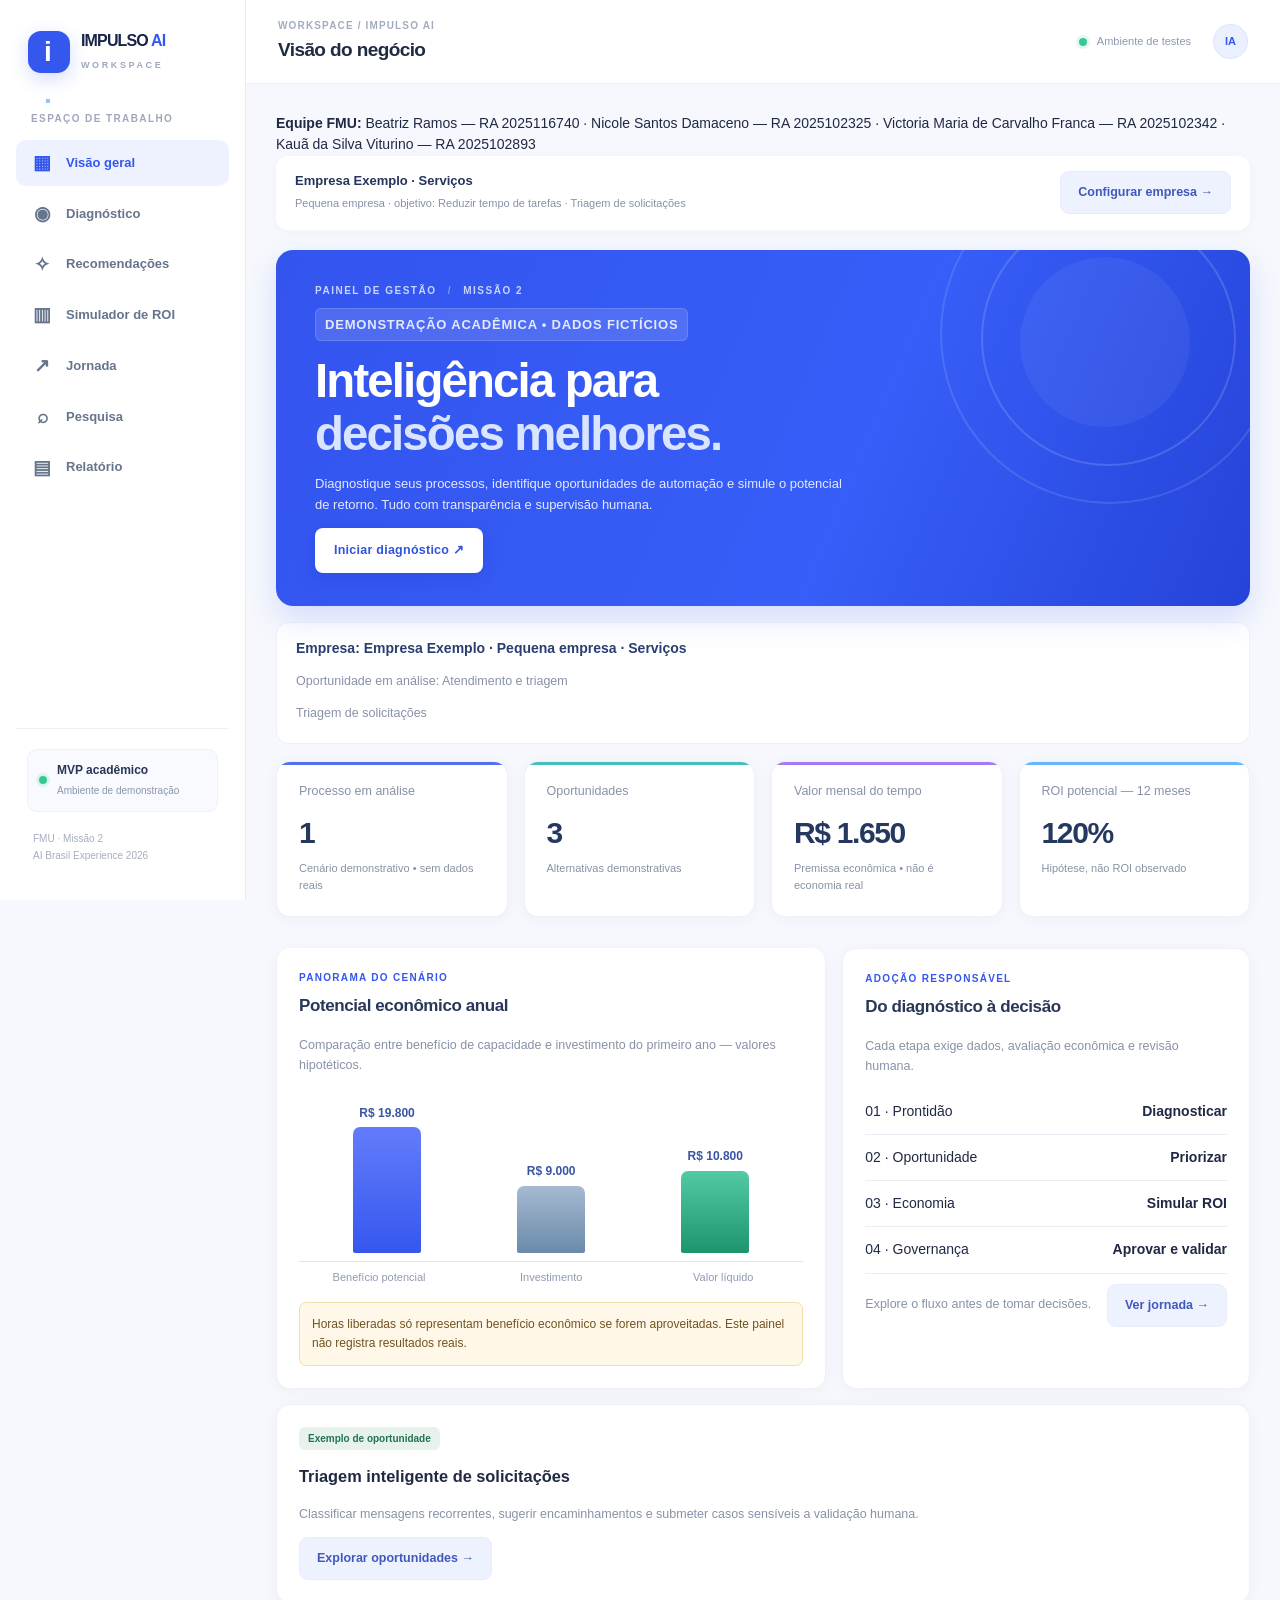
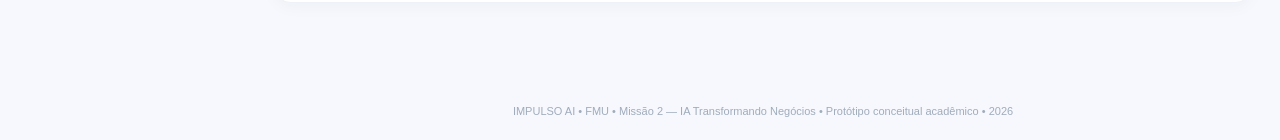
==== index.html @ 7d59ab61 "docs: finaliza RA de Kauã em todos os artefatos" ====
<!doctype html>
<html lang="pt-BR"><head><meta charset="utf-8"><meta name="viewport" content="width=device-width,initial-scale=1"><title>IMPULSO AI — Da intenção à implementação</title><meta name="description" content="MVP conceitual FMU — Missão 2 AI Brasil Experience 2026"><link rel="stylesheet" href="./css/style.css"></head><body>
<div class="app-shell"><aside class="app-sidebar"><div class="sidebar-brand"><div class="brand-symbol" aria-hidden="true">i<span>.</span></div><div class="brand-words"><strong>IMPULSO <span>AI</span></strong><small>WORKSPACE</small></div></div><div class="sidebar-caption">ESPAÇO DE TRABALHO</div><nav aria-label="Navegação principal"><button class="active" data-tab="inicio"><span class="nav-icon" aria-hidden="true">▦</span><span class="nav-label">Visão geral</span></button><button data-tab="diagnostico"><span class="nav-icon" aria-hidden="true">◉</span><span class="nav-label">Diagnóstico</span></button><button data-tab="recomendacoes"><span class="nav-icon" aria-hidden="true">✧</span><span class="nav-label">Recomendações</span></button><button data-tab="roi"><span class="nav-icon" aria-hidden="true">▥</span><span class="nav-label">Simulador de ROI</span></button><button data-tab="jornada"><span class="nav-icon" aria-hidden="true">↗</span><span class="nav-label">Jornada</span></button><button data-tab="pesquisa"><span class="nav-icon" aria-hidden="true">⌕</span><span class="nav-label">Pesquisa</span></button><button data-tab="relatorio"><span class="nav-icon" aria-hidden="true">▤</span><span class="nav-label">Relatório</span></button></nav><div class="sidebar-bottom"><div class="sidebar-status"><span class="status-dot"></span><div><strong>MVP acadêmico</strong><small>Ambiente de demonstração</small></div></div><p>FMU · Missão 2<br>AI Brasil Experience 2026</p></div></aside><div class="app-main"><header class="app-topbar"><div><span class="topbar-kicker">WORKSPACE / IMPULSO AI</span><strong class="topbar-title">Visão do negócio</strong></div><div class="topbar-actions"><span class="topbar-dot"></span><span>Ambiente de testes</span><span class="topbar-avatar" aria-hidden="true">IA</span></div></header>
<main><div class="project-authors"><strong>Equipe FMU:</strong> Beatriz Ramos — RA 2025116740 · Nicole Santos Damaceno — RA 2025102325 · Victoria Maria de Carvalho Franca — RA 2025102342 · Kauã da Silva Viturino — RA 2025102893</div><div class="profile-strip"><div><strong id="profileLabel">Empresa demonstrativa</strong><p class="sub" id="profileSubtitle">Comece informando o contexto do negócio para personalizar as recomendações.</p></div><button class="ghost" data-go="diagnostico">Configurar empresa →</button></div><section class="screen active" id="inicio"><div class="hero"><div class="hero-decoration" aria-hidden="true"><span></span><span></span><span></span></div><div class="eyebrow">PAINEL DE GESTÃO <span class="hero-separator">/</span> MISSÃO 2</div><p class="demo-label">DEMONSTRAÇÃO ACADÊMICA • DADOS FICTÍCIOS</p><h2>Inteligência para<br><em>decisões melhores.</em></h2><p>Diagnostique seus processos, identifique oportunidades de automação e simule o potencial de retorno. Tudo com transparência e supervisão humana.</p><button class="primary" data-go="diagnostico">Iniciar diagnóstico <span aria-hidden="true">↗</span></button></div><div class="ready-summary"><strong id="dashboardContext">Empresa: Empresa Exemplo · Pequena empresa · Serviços</strong><p class="sub" id="dashboardOpportunity">Oportunidade em análise: Atendimento e triagem</p><p class="sub" id="dashboardProcess">Triagem de solicitações</p></div><div class="grid" style="margin-top:17px"><div class="card"><div class="sub">Processo em análise</div><div class="stat" id="kprocess">1</div><div class="sub">Cenário demonstrativo • sem dados reais</div></div><div class="card"><div class="sub">Oportunidades</div><div class="stat">3</div><div class="sub">Alternativas demonstrativas</div></div><div class="card"><div class="sub">Valor mensal do tempo</div><div class="stat" id="kvalue">R$ 1.650</div><div class="sub">Premissa econômica • não é economia real</div></div><div class="card"><div class="sub">ROI potencial — 12 meses</div><div class="stat" id="kroi">120%</div><div class="sub">Hipótese, não ROI observado</div></div></div><div class="analytics-layout"><div class="card"><div class="eyebrow">Panorama do cenário</div><h3>Potencial econômico anual</h3><p class="sub">Comparação entre benefício de capacidade e investimento do primeiro ano — valores hipotéticos.</p><div class="mini-chart" id="dashChart" aria-label="Gráfico de benefício e investimento anual"><div class="bar-col"><strong id="dashBenefit">R$ 19.800</strong><span id="dashBenefitBar" style="height:100%"></span></div><div class="bar-col"><strong id="dashCost">R$ 9.000</strong><span id="dashCostBar" style="height:45%;background:linear-gradient(180deg,#a6bad0,#6a8aab)"></span></div><div class="bar-col"><strong id="dashNet">R$ 10.800</strong><span id="dashNetBar" style="height:55%;background:linear-gradient(180deg,#52caa5,#1e946e)"></span></div></div><div class="mini-chart-labels"><span>Benefício potencial</span><span>Investimento</span><span>Valor líquido</span></div><div class="warning" style="margin-top:17px">Horas liberadas só representam benefício econômico se forem aproveitadas. Este painel não registra resultados reais.</div></div><div class="card"><div class="eyebrow">Adoção responsável</div><h3>Do diagnóstico à decisão</h3><p class="sub">Cada etapa exige dados, avaliação econômica e revisão humana.</p><div class="line"><span>01 · Prontidão</span><strong>Diagnosticar</strong></div><div class="line"><span>02 · Oportunidade</span><strong>Priorizar</strong></div><div class="line"><span>03 · Economia</span><strong>Simular ROI</strong></div><div class="line"><span>04 · Governança</span><strong>Aprovar e validar</strong></div><div class="quick-action"><div class="sub">Explore o fluxo antes de tomar decisões.</div><button class="ghost" data-go="jornada">Ver jornada →</button></div></div></div><div class="card"><span class="tag">Exemplo de oportunidade</span><h3>Triagem inteligente de solicitações</h3><p class="sub">Classificar mensagens recorrentes, sugerir encaminhamentos e submeter casos sensíveis a validação humana.</p><button class="ghost" data-go="recomendacoes">Explorar oportunidades →</button></div></section>
<section class="screen" id="diagnostico"><div class="eyebrow">01 / Prontidão</div><h2 class="title">Diagnóstico empresarial <span class="pill">4 dimensões</span></h2><p class="sub">Avaliação demonstrativa por critérios. Os dados iniciais são fictícios e não são enviados a modelos externos.</p><div class="two"><div class="card"><div class="eyebrow">Etapa 1 · Contexto da empresa</div><div class="profile-grid"><label class="label">Empresa ou projeto<input id="empresaNome" value="Empresa Exemplo" maxlength="80" placeholder="Nome da empresa"></label><label class="label">Setor<select id="empresaSetor"><option value="Serviços" selected>Serviços</option><option value="Comércio">Comércio</option><option value="Indústria">Indústria</option><option value="Educação">Educação</option><option value="Outro">Outro</option></select></label><label class="label">Porte<select id="empresaPorte"><option value="Microempresa">Microempresa</option><option value="Pequena empresa" selected>Pequena empresa</option><option value="Média empresa">Média empresa</option></select></label><label class="label">Objetivo prioritário<select id="empresaObjetivo"><option value="Reduzir tempo de tarefas" selected>Reduzir tempo de tarefas</option><option value="Melhorar atendimento">Melhorar atendimento</option><option value="Organizar dados e documentos">Organizar dados e documentos</option><option value="Aumentar conversão comercial">Aumentar conversão comercial</option></select></label></div><div class="eyebrow" style="margin-top:19px">Etapa 2 · Processo avaliado</div><label class="label">Nome do processo<input id="proc" value="Triagem de solicitações"></label><label class="label">Descrição da atividade<textarea id="desc" rows="4">Nossa equipe lê, classifica e encaminha manualmente mensagens recebidas.</textarea></label><label class="label">Solicitações por dia<input id="vol" type="number" value="40" min="1"></label><label class="label">Qualidade e organização dos dados<select id="dados"><option value="20">Boa</option><option value="10" selected>Parcial</option><option value="0">Insuficiente</option></select></label><label class="label">Preparo dos funcionários<select id="equipe"><option value="20">Preparados</option><option value="10" selected>Parcial</option><option value="0">Sem treinamento</option></select></label><label class="label">Integração com sistemas<select id="integracao"><option value="20">Não necessária</option><option value="10" selected>Planejada</option><option value="0">Não planejada</option></select></label><label class="label">Privacidade e segurança<select id="seguranca"><option value="20">Controles definidos</option><option value="10" selected>Em avaliação</option><option value="0">Sem controles</option></select></label><button class="primary" id="analisar">Gerar diagnóstico ✧</button></div><div class="card"><div class="sub">Índice ilustrativo de prontidão</div><div class="stat" style="font-size:52px"><span id="score">60</span><span style="font-size:17px;color:#99acc1"> / 100</span></div><div class="bar"><div id="progress"></div></div><strong id="nivel">Prontidão intermediária</strong><div class="sub" id="feedback" style="margin-top:18px">Verifique a organização dos dados, a capacitação e os controles de segurança.</div><div style="margin-top:23px;border-top:1px solid var(--line);padding-top:12px"><h3>Prontidão por dimensão</h3><p class="sub">Pontuações qualitativas convertidas para um índice didático; nenhuma nota é certificação.</p><div id="readinessBreakdown" aria-live="polite"></div></div><div id="guardAlert" class="guard-alert" role="status"><b>Verificação de risco:</b> este diagnóstico exige supervisão e controles mínimos de dados.</div><div class="ready-summary"><strong>Plano de ação sugerido</strong><div id="actionPlan" class="action-list"></div></div><div class="warning" style="margin-top:18px">Índice acadêmico ilustrativo. Não é auditoria, certificação ou recomendação profissional.</div><button class="ghost" data-go="recomendacoes" style="margin-top:16px">Ver recomendações →</button></div></div></section>
<section class="screen" id="recomendacoes"><div class="eyebrow">02 / Oportunidades</div><h2 class="title">Recomendações inteligentes</h2><p class="sub">Compare aplicações possíveis, escolha uma oportunidade e avalie os riscos antes de propor um piloto.</p><div class="card"><div class="eyebrow">Comparativo de oportunidades</div><div class="reco-grid" id="opportunityCompare"></div><p class="small-note">Os perfis de complexidade e benefícios são qualitativos, definidos para fins acadêmicos; não são previsões financeiras.</p></div><div id="recitems"></div></section>
<section class="screen" id="roi"><div class="eyebrow">03 / Economia</div><h2 class="title">Simulador de ROI <span class="pill">Cenários em tempo real</span></h2><p class="sub">Insira as premissas de uma empresa para projetar benefícios, custos e prazo de retorno. Os resultados representam capacidade econômica potencial, não lucro comprovado.</p><div class="two"><div class="card"><h3>Parâmetros da simulação</h3><div class="grid" style="grid-template-columns:repeat(2,minmax(0,1fr))"><label class="label">Funcionários<input id="pessoas" type="number" min="1" value="10"></label><label class="label">Min/dia<input id="minutos" type="number" min="0" value="15"></label><label class="label">Custo/hora (R$)<input id="hora" type="number" min="0" value="30"></label><label class="label">Dias úteis/mês<input id="dias" type="number" min="1" max="31" value="22"></label><label class="label">Mensalidade (R$)<input id="mensal" type="number" min="0" value="600"></label><label class="label">Implantação (R$)<input id="implantacao" type="number" min="0" value="1800"></label><label class="label">Custos extras/ano<input id="extras" type="number" min="0" value="0"></label><label class="label">Realização (%)<input id="realizacao" type="number" min="0" max="100" value="100"></label></div><button class="ghost" id="reset">Restaurar cenário</button></div><div class="card"><div class="metric"><small>ROI ECONÔMICO POTENCIAL</small><b id="roiResult">120,0%</b><small>Projeção em 12 meses</small></div><div class="line"><span>Horas liberadas / mês</span><strong id="horasR">55 h</strong></div><div class="line"><span>Benefício anual</span><strong id="beneficioR">R$ 19.800</strong></div><div class="line"><span>Investimento anual</span><strong id="custoR">R$ 9.000</strong></div><div class="line"><span>Benefício líquido potencial</span><strong id="liquidoR">R$ 10.800</strong></div><div class="line"><span>Payback projetado</span><strong id="paybackR">—</strong></div><p class="sub">ROI = (benefício econômico − investimento) ÷ investimento × 100.</p><button class="primary" id="exportar">Exportar resultados (.txt) ↓</button></div></div><div class="card"><div class="eyebrow">Análise de sensibilidade</div><h3>Três cenários de aproveitamento</h3><div class="scenario-grid" id="threeScenarios" aria-live="polite"></div><p class="small-note">Conservador = 25%, moderado = 50%, otimista = 100% da capacidade projetada. O custo anual é mantido constante.</p></div><div class="card"><div class="eyebrow">Comparação visual</div><h3>Benefício e investimento em 12 meses</h3><div id="roiVisual" class="scenario-bars" aria-live="polite"></div><div id="roiInterpretation" class="scenario-summary"></div></div><div class="card"><strong>Sensibilidade do retorno</strong><p class="sub">Estimativa com diferentes níveis de aproveitamento do tempo liberado.</p><div id="sensibilidade"></div><div class="warning" style="margin-top:18px">Os valores são hipóteses acadêmicas. Tempo liberado não corresponde automaticamente a economia de caixa ou lucro.</div></div></section>
<section class="screen" id="jornada"><div class="eyebrow">04 / Supervisão humana</div><h2 class="title">Jornada do usuário</h2><p class="sub">Pontos de contato com IA, cálculos, decisões humanas e indicadores.</p><div id="flow"></div><div class="card" style="max-width:650px;margin:20px auto"><h3>Decisão simulada do gestor</h3><p class="sub">Nenhum sistema externo será ativado. A decisão altera apenas o status da demonstração.</p><button class="ghost" id="revisar">Solicitar revisão</button> <button class="primary" id="aprovar">Aprovar simulação</button><p id="status" class="sub" style="font-weight:750">Aguardando decisão</p><div id="decisionNote" class="small-note"></div></div></section>
<section class="screen" id="pesquisa"><div class="eyebrow">Fundamentação / FMU</div><h2 class="title">Pesquisa das seis empresas</h2><p class="sub">Síntese baseada nos registros do congresso e pesquisa pública complementar.</p><div class="grid" id="companies"></div><div class="warning">Importante: os desafios de Cilia e Leavo AI são análises técnicas plausíveis, não declarações confirmadas das empresas. O ROI da Digibee provém de estudo específico de impacto econômico e não garante resultados idênticos para outros clientes.</div><div class="card" style="margin-top:16px"><h3>Referências iniciais</h3><p class="sub"><a href="https://marketing.digibee.com/forrester-total-economic-impact-report-digibee-2022" target="_blank" rel="noopener noreferrer">Digibee — Estudo Forrester TEI</a></p><p class="sub"><a href="https://www.leavo.ai/" target="_blank" rel="noopener noreferrer">Leavo AI — Site institucional</a></p><p class="sub">Demais relatos: entrevistas e materiais do AI Brasil Experience 2026 (grupo FMU).</p></div></section><section class="screen" id="relatorio"><div class="eyebrow">05 / Síntese executiva</div><h2 class="title">Relatório do diagnóstico</h2><p class="sub">Um resumo local do contexto, das recomendações, do cenário financeiro e dos cuidados de governança.</p><div class="card"><div id="reportPreview"></div><div class="report-actions"><button class="primary" id="printReport">Imprimir / salvar PDF</button><button class="ghost" id="downloadReport">Baixar relatório HTML</button></div><p class="small-note">Este relatório reúne informações desta sessão e dados ilustrativos. Nenhum dado é enviado a servidor externo.</p></div></section></main></div></div><article id="reportPrint" aria-label="Relatório executivo imprimível"></article>
<footer>IMPULSO AI • FMU • Missão 2 — IA Transformando Negócios • Protótipo conceitual acadêmico • 2026</footer>
<script src="./js/app.js" defer></script></body></html>
---- css/style.css ----
:root{--dark:#102743;--blue:#2678df;--light:#f4f7fc;--line:#e5ebf3;--ink:#203850;--muted:#637b94}*{box-sizing:border-box}body{margin:0;font-family:Inter,system-ui,-apple-system,Segoe UI,sans-serif;background:var(--light);color:var(--ink)}button,input,textarea,select{font:inherit}button{cursor:pointer}header{background:var(--dark);color:white;padding:22px max(20px,calc((100vw - 1140px)/2))}header h1{font-size:24px;letter-spacing:-.9px;margin:0}header h1 span{color:#7bbaff}header small{color:#aac4df}nav{display:flex;gap:6px;overflow:auto;margin-top:22px;padding-bottom:2px}nav button{background:transparent;border:0;color:#b5cbe0;border-radius:10px;padding:11px 14px;white-space:nowrap;font-weight:650}nav button.active,nav button:hover{background:#244766;color:white}main{max-width:1140px;margin:auto;padding:26px 20px 70px}.screen{display:none}.screen.active{display:block}.hero{background:linear-gradient(125deg,#163756,#236fbe);color:white;padding:34px;border-radius:20px}.hero h2{font-size:34px;line-height:1.12;letter-spacing:-1px;margin:14px 0}.hero p{color:#d4e9fa;line-height:1.6;max-width:620px}.eyebrow{font-size:11px;letter-spacing:2px;text-transform:uppercase;font-weight:800;color:#247bdc}.hero .eyebrow{color:#a9d5ff}.grid{display:grid;grid-template-columns:repeat(auto-fit,minmax(210px,1fr));gap:15px}.two{display:grid;grid-template-columns:1.1fr 1fr;gap:16px}.card{background:white;border:1px solid var(--line);border-radius:15px;padding:22px;margin-bottom:15px;box-shadow:0 5px 18px #183e6610}.stat{font-size:28px;font-weight:850;color:#173d68;margin:10px 0 2px}.sub{color:var(--muted);font-size:13px;line-height:1.55}.title{font-size:27px;letter-spacing:-.9px;margin:8px 0}.primary{background:var(--blue);color:white;border:0;padding:12px 17px;border-radius:10px;font-weight:750}.ghost{background:#e8f2fe;color:#1e60a9;border:0;padding:12px 17px;border-radius:10px;font-weight:750}.label{display:block;color:#526d88;font-size:12px;font-weight:700;margin:16px 0}input,textarea,select{display:block;width:100%;background:white;color:#19344d;border:1px solid #cfdbeb;padding:11px;border-radius:9px;margin-top:6px}textarea{resize:vertical}.line{display:flex;gap:12px;justify-content:space-between;border-bottom:1px solid var(--line);padding:12px 0;font-size:14px}.line strong{text-align:right}.tag{font-size:11px;background:#e4f6ed;color:#18825a;padding:6px 9px;border-radius:20px;font-weight:750}.pill{font-size:11px;background:#e9f1ff;color:#2365a9;padding:5px 9px;border-radius:20px;font-weight:700}.flow{padding:17px 20px;border:1px solid #dce5f0;border-left:4px solid var(--blue);background:white;border-radius:11px;max-width:650px;margin:auto}.flow p{color:var(--muted);font-size:12px;margin:5px 0 0}.arrow{text-align:center;color:#7d9cba;margin:5px}.bar{height:12px;background:#e5ecf5;border-radius:8px;overflow:hidden;margin:13px 0}.bar>div{height:100%;background:var(--blue);width:60%;transition:width .25s}.warning{background:#fff7e7;padding:12px;border:1px solid #f3dfab;border-radius:10px;color:#715323;font-size:12px;line-height:1.55}.metric{background:#153d69;color:white;border-radius:13px;padding:23px}.metric small{color:#c3d9ef}.metric b{display:block;font-size:34px;margin-top:6px}.company{border-left:3px solid var(--blue)}footer{text-align:center;border-top:1px solid #dce5f0;padding:20px;color:#75879c;font-size:11px}@media(max-width:750px){.two{grid-template-columns:1fr}.hero{padding:22px}.hero h2{font-size:28px}header{padding:17px}nav button{padding:10px}main{padding:18px 14px 40px}.card{padding:17px}} 
/* V2: analytics dashboard, readiness breakdown and ROI scenario visualization */
:root{--focus:#2678df;--good:#19a776;--amber:#d49a35}
button:focus-visible,input:focus-visible,select:focus-visible,textarea:focus-visible{outline:3px solid #7bbaff;outline-offset:2px}
button{transition:transform .18s,box-shadow .18s,background .18s}button:hover{transform:translateY(-1px)}button:active{transform:translateY(0)}
.hero{position:relative;isolation:isolate;overflow:hidden;box-shadow:0 12px 32px #1d5d9f26}.hero:after{content:"";position:absolute;right:-90px;top:-160px;width:480px;height:480px;border-radius:50%;border:70px solid #ffffff12;z-index:-1}
.card{transition:box-shadow .2s,transform .2s}.card:hover{box-shadow:0 12px 24px #183e6618}
.stat{letter-spacing:-1px}.chart-legend{display:flex;gap:15px;flex-wrap:wrap;font-size:12px;color:var(--muted)}.legend-dot{display:inline-block;width:10px;height:10px;border-radius:50%;vertical-align:middle;margin-right:5px}
.analytics-layout{display:grid;grid-template-columns:1.35fr 1fr;gap:16px;margin-top:16px}
.mini-chart{display:flex;gap:12px;align-items:end;height:174px;padding:16px 12px 8px;border-bottom:1px solid #d9e5f1}
.mini-chart .bar-col{flex:1;display:flex;flex-direction:column;align-items:center;justify-content:end;height:100%;min-width:0}
.mini-chart .bar-col strong{font-size:12px;color:#244d76;margin-bottom:5px;white-space:nowrap}.mini-chart .bar-col span{display:block;width:min(68px,85%);border-radius:9px 9px 2px 2px;background:linear-gradient(180deg,#55a7ff,#236bc1);min-height:4px;transition:height .3s}
.mini-chart-labels{display:flex;gap:12px;margin-top:7px}.mini-chart-labels span{flex:1;text-align:center;font-size:11px;color:var(--muted)}
.readiness-row{margin:18px 0}.readiness-head{display:flex;justify-content:space-between;font-size:13px;font-weight:700}.readiness-track{height:8px;border-radius:99px;background:#e9eff7;overflow:hidden;margin-top:7px}.readiness-fill{height:100%;background:linear-gradient(90deg,#2b72c3,#58adff);width:0;transition:width .35s}
.scenario-bars{display:grid;gap:16px;margin:20px 0}.scenario-item>div:first-child{display:flex;justify-content:space-between;gap:10px;font-size:13px;font-weight:700;margin-bottom:7px}.scenario-track{background:#e5edf6;border-radius:8px;overflow:hidden;height:13px}.scenario-track>div{height:100%;background:linear-gradient(90deg,#2975cc,#6cb1fa);transition:width .3s}.scenario-item.cost .scenario-track>div{background:#88a7c6}
.scenario-summary{padding:14px 16px;background:#f0f6fe;border:1px solid #d9e6f8;border-radius:10px;font-size:13px;line-height:1.6}.screen-subtitle{max-width:770px}
.quick-action{display:flex;align-items:center;gap:12px;margin-top:10px}.quick-action>div{flex:1}.quick-action button{white-space:nowrap}
.step-badge{border-radius:30px;background:#e7f0fd;color:#275f9d;font-size:11px;padding:6px 11px;display:inline-block;margin-bottom:8px;font-weight:800}
@media(max-width:750px){.analytics-layout{grid-template-columns:1fr}.quick-action{flex-wrap:wrap}.mini-chart{height:145px}}
@media(prefers-reduced-motion:reduce){*,*:before,*:after{scroll-behavior:auto!important;transition:none!important;animation:none!important}}

/* v3 — integrated SME onboarding, risk gates, economic scenarios and executive output */
.profile-strip{display:flex;justify-content:space-between;gap:14px;align-items:center;background:#edf5ff;border:1px solid #d7e8fa;border-radius:13px;padding:15px 18px;margin-bottom:16px}.profile-strip strong{color:#173f71}.profile-strip .sub{margin:4px 0}
.profile-grid{display:grid;grid-template-columns:repeat(2,minmax(0,1fr));gap:0 16px}.profile-grid .label{margin:10px 0}
.action-list{display:grid;gap:10px;margin-top:16px}.action-item{padding:12px 14px;border:1px solid #d9e5f2;background:#f5f9ff;border-radius:9px;font-size:13px;line-height:1.55}.action-item.warn{background:#fff7e9;border-color:#e9ce93}.action-item b{display:block;color:#214a74;margin-bottom:3px}
.guard-alert{margin-top:16px;padding:16px;border:1px solid #e4b55a;background:#fff6e3;border-left:5px solid #c38625;border-radius:11px;font-size:13px;line-height:1.6}.guard-alert.good{border-color:#a7dcca;border-left-color:#15966d;background:#ecfaf5}
.scenario-grid{display:grid;grid-template-columns:repeat(3,minmax(0,1fr));gap:12px;margin-top:16px}.scenario-card{border:1px solid #d7e4f2;background:#f7faff;border-radius:13px;padding:17px}.scenario-card b{display:block;font-size:13px;color:#58728e}.scenario-card strong{display:block;font-size:27px;letter-spacing:-1px;margin:10px 0 6px;color:#194b80}.scenario-card span{font-size:12px;color:#647a92}.scenario-card.negative strong{color:#bc6b35}.scenario-card.positive strong{color:#16825e}
.reco-grid{display:grid;grid-template-columns:repeat(auto-fit,minmax(225px,1fr));gap:13px}.reco-choice{border:1px solid #d9e4f2;background:#f9fbfe;border-radius:12px;padding:16px}.reco-choice.selected{border:2px solid #2d80d9;background:#ecf5ff;padding:15px}.reco-choice h3{margin:8px 0}.reco-choice .sub{min-height:53px}.reco-choice button{width:100%;margin-top:9px}.reco-choice .pill{display:inline-block}
.small-note{font-size:11px;color:#617d98;line-height:1.6}.ready-summary{margin-top:15px;padding:14px 16px;border:1px solid #e0e9f2;border-radius:9px;background:#f8fbff}
.report-actions{display:flex;flex-wrap:wrap;gap:10px}
#reportPrint{display:none}
@media(max-width:700px){.profile-grid,.scenario-grid{grid-template-columns:1fr}.profile-strip{align-items:flex-start;flex-direction:column}.scenario-card strong{font-size:23px}}
@media print{header,main,footer{display:none!important}body{background:white;color:#203850}#reportPrint{display:block!important;max-width:850px;margin:0 auto;padding:28px;font-family:Arial,sans-serif;font-size:12px;line-height:1.6}#reportPrint h1{font-size:30px;color:#102743}#reportPrint h2{font-size:17px;border-bottom:1px solid #cdddee;padding-bottom:7px;margin-top:26px}#reportPrint .report-warning{padding:12px;background:#fff5e6;border-left:4px solid #c2862d;print-color-adjust:exact}#reportPrint table{width:100%;border-collapse:collapse}#reportPrint td,#reportPrint th{border:1px solid #cad8e8;padding:7px;text-align:left}@page{size:A4;margin:16mm}}

.demo-label{display:inline-block;font-size:10px;letter-spacing:1.1px;font-weight:800;border:1px solid #9dcfff80;border-radius:30px;padding:7px 10px;background:#ffffff13;color:#d8ecff;margin:10px 0 2px}.ready-summary .sub{margin-bottom:4px}.ready-summary strong{color:#17466f}


/* IMPULSO DESIGN SYSTEM — editorial, sober and distinct from generic AI dashboards */
:root{--dark:#111c30;--blue:#245bd7;--light:#f5f4f0;--line:#e5e6e4;--ink:#202b3d;--muted:#657184;--focus:#245bd7;--good:#178366}
body{font-family:"Segoe UI",Arial,Helvetica,sans-serif;background:var(--light);color:var(--ink);font-size:14px;line-height:1.52}
header{background:#111d31;padding-top:22px;padding-bottom:0;border-bottom:1px solid #2a3650}
header h1{font-size:21px;letter-spacing:-.85px;font-weight:760}
header h1 span{color:#91b6fa}header small{font-size:11px;letter-spacing:.04em;color:#b3bfce}
header .brand-mark{display:grid;place-items:center;width:43px;height:43px;background:#e8edfa!important;color:#183e84;border-radius:10px!important;font-family:Georgia,serif;font-weight:bold;font-size:25px!important;padding:0!important}
nav{gap:0;margin-top:17px;padding-bottom:0}nav button{border-radius:0!important;border-bottom:2px solid transparent;padding:13px 17px;color:#b9c5d2;font-size:12px;font-weight:650;letter-spacing:.01em}
nav button.active,nav button:hover{background:transparent!important;color:#fff;border-bottom-color:#91b6fa}nav button:hover{transform:none}
main{max-width:1190px;padding-top:31px}
.hero{background:#142640;border:1px solid #1b3455;border-radius:12px;box-shadow:none;padding:41px 47px;min-height:320px}
.hero:after{content:none}
.hero:before{content:"IMPULSO / 01";position:absolute;right:43px;top:42px;font-size:11px;letter-spacing:.2em;color:#8eadd6}
.hero h2{font-size:clamp(37px,4vw,53px);line-height:1.07;letter-spacing:-2.3px;font-weight:750;margin-top:18px}
.hero p{font-size:14px;line-height:1.8;color:#cad7e8;max-width:620px}
.eyebrow{font-size:10px;letter-spacing:.13em;font-weight:760;color:#3369c7}
.hero .eyebrow{color:#91b6fa}.demo-label{border:0;background:#ffffff10;border-left:2px solid #9fbfff;border-radius:2px;padding:7px 10px;color:#d3dfed;letter-spacing:.08em;font-size:9px}
.card{border:1px solid #e3e5e8;border-radius:10px;box-shadow:none;background:#fff;margin-bottom:15px;padding:23px}
.card:hover{box-shadow:none;transform:none;border-color:#cbd4e3}
.stat{font-size:31px;font-weight:750;letter-spacing:-1.35px;color:#142b4b}
.title{font-size:30px;font-weight:760;letter-spacing:-1.25px}
.sub{color:var(--muted);font-size:12.5px;line-height:1.64}
.primary{background:#1d53bb;border-radius:6px;font-weight:700;font-size:12.5px;letter-spacing:.02em;padding:12px 18px}
.primary:hover{background:#17469f}
.ghost{background:#eef2f8;color:#1b4d9a;border:1px solid #e1e8f3;border-radius:6px;font-size:12.5px;padding:11px 17px}
.ghost:hover{background:#e4ecf8}
button:hover{transform:none}
.profile-strip{background:transparent;border:0;border-bottom:1px solid #dddfe2;border-radius:0;padding:0 1px 18px;margin:0 0 24px}
.profile-strip strong{color:#243750;font-size:13px}
.ready-summary{background:#fff;border:1px solid #e2e5e7;border-radius:9px;padding:15px 19px}
.ready-summary strong{color:#243e63}
.grid{gap:13px}.analytics-layout{gap:13px}
#inicio>.grid>.card{border-top:2px solid #1e4eaa;padding-top:20px}
#inicio>.grid .sub:last-child{font-size:11px}
.metric{background:#142640;border-radius:9px}
.scenario-card,.reco-choice{background:#fff;border-color:#e0e4e8;border-radius:9px}
.reco-choice.selected{background:#f2f6fd;border-color:#315da8}
.pill{background:#ebeff6;color:#345880;border-radius:4px;font-size:10px}
.tag{background:#e7f2ec;color:#237251;border-radius:4px;font-size:10px}
.label{color:#48596f;font-size:12px}
input,textarea,select{border:1px solid #cfd6df;border-radius:6px;color:#243650}
input:focus,textarea:focus,select:focus{border-color:#4072d0}
.flow{border-radius:8px;border-left-width:3px}
.action-item{border-radius:7px;background:#f8f9fa}
.guard-alert,.warning{border-radius:7px}
.bar>div,.readiness-fill,.scenario-track>div,.mini-chart .bar-col span{background:#3163ba}
.mini-chart .bar-col span{border-radius:3px 3px 0 0}
footer{font-size:11px;color:#7b8693}
@media(max-width:750px){header{padding:15px 16px 0}header>div{flex-wrap:wrap}header nav{margin-top:12px}nav button{padding:12px 13px}.hero{padding:28px 25px;min-height:auto}.hero:before{right:24px;top:22px;font-size:9px}.hero h2{font-size:34px;letter-spacing:-1.4px}main{padding-top:21px}.card{padding:18px}.profile-strip{margin-bottom:18px}}


/* IMPULSO AI — dashboard UI kit direction: crisp blue, sidebar, rich data hierarchy */
:root{--blue:#3457ee;--light:#f6f8fd;--dark:#101b3c;--ink:#202943;--muted:#8390a6;--line:#e9edf5}
html{scroll-behavior:smooth}body{background:#f6f8fd;color:var(--ink);font-family:Inter,"Segoe UI",Arial,sans-serif}
.app-shell{min-height:100vh;display:grid;grid-template-columns:246px minmax(0,1fr)}
.app-sidebar{background:#fff;border-right:1px solid #e7ecf5;display:flex;flex-direction:column;position:sticky;top:0;height:100vh;z-index:10;padding:29px 16px 18px}
.sidebar-brand{display:flex;align-items:center;gap:11px;padding:0 12px 36px}
.brand-symbol{width:42px;height:42px;flex:0 0 42px;background:#3457ee;color:#fff;border-radius:13px;display:grid;place-items:center;font-size:28px;letter-spacing:-3px;font-weight:900;padding-right:5px;box-shadow:0 6px 18px #3457ee35}
.brand-symbol span{color:#93c2ff}.brand-words strong{display:block;color:#19244a;letter-spacing:-.85px;font-size:16px;font-weight:830;white-space:nowrap}.brand-words strong span{color:#3457ee}.brand-words small{font-size:9px;letter-spacing:2.6px;color:#9da8bc;font-weight:800}
.sidebar-caption{font-size:10px;letter-spacing:1.4px;color:#9ea8b9;padding:0 15px;margin-bottom:14px;font-weight:800}
.app-sidebar nav{display:flex;flex-direction:column;gap:5px;margin:0;padding:0;overflow:visible}
.app-sidebar nav button{display:flex;align-items:center;gap:13px;width:100%;border:0!important;border-radius:10px!important;text-align:left;color:#66748c;background:transparent!important;padding:13px 15px;font-size:13px;letter-spacing:0;font-weight:650;white-space:normal;transition:background .18s,color .18s}
.app-sidebar nav button:hover{background:#f3f6ff!important;color:#355de0!important}
.app-sidebar nav button.active{background:#eef2ff!important;color:#3457ee!important;font-weight:800}
.nav-icon{width:22px;display:inline-grid;place-items:center;flex:0 0 22px;font-size:19px;line-height:1;color:inherit;font-weight:750}
.sidebar-bottom{margin-top:auto;padding:20px 11px 0;border-top:1px solid #edf0f5}
.sidebar-status{display:flex;gap:10px;align-items:center;padding:11px;background:#f8faff;border:1px solid #ecf1fc;border-radius:10px}
.sidebar-status strong{display:block;color:#273653;font-size:12px}.sidebar-status small{color:#8996aa;font-size:10px}.status-dot,.topbar-dot{width:8px;height:8px;background:#37c995;border-radius:99px;display:block;flex:0 0 8px;box-shadow:0 0 0 3px #37c99524}
.sidebar-bottom>p{color:#a6afbf;font-size:10px;line-height:1.7;padding:8px 6px}
.app-main{min-width:0}
.app-topbar{background:#fff;color:#273653;border-bottom:1px solid #ecf0f6;padding:18px 32px;display:flex;align-items:center;justify-content:space-between;gap:10px;min-height:78px}
.topbar-kicker{display:block;font-size:10px;letter-spacing:1.15px;color:#a1acbd;font-weight:800}.topbar-title{display:block;font-size:19px;letter-spacing:-.6px;color:#202a44;margin-top:3px}
.topbar-actions{display:flex;align-items:center;gap:10px;color:#8c99af;font-size:11px}.topbar-avatar{display:grid;place-items:center;width:35px;height:35px;background:#eaf0ff;border:1px solid #dbe5fe;border-radius:50%;font-size:11px;font-weight:900;color:#3457ee;margin-left:12px}
main{max-width:1350px;margin:0 auto;padding:29px 30px 65px}.profile-strip{border:0;background:#fff;border-radius:12px;padding:14px 19px;margin:0 0 20px;box-shadow:0 2px 10px #182d5c09}
.profile-strip strong{color:#24345b;font-weight:740}.profile-strip .sub{font-size:11px}
.hero{min-height:276px;padding:33px 39px;background:linear-gradient(113deg,#3454ee 0%,#375ef8 60%,#2543d8 100%);border:0;border-radius:17px;box-shadow:0 13px 31px #3457ee2b;position:relative;isolation:isolate;overflow:hidden}
.hero:before,.hero:after{content:none}.hero-decoration{position:absolute;right:-42px;top:-90px;width:440px;height:420px;z-index:-1;pointer-events:none}
.hero-decoration span{position:absolute;display:block;border:2px solid #ffffff1e;border-radius:50%;width:340px;height:340px;top:4px;right:12px}.hero-decoration span:nth-child(2){width:255px;height:255px;top:51px;right:56px;border-color:#ffffff26}.hero-decoration span:nth-child(3){width:170px;height:170px;top:97px;right:102px;background:#ffffff0d;border:0}
.hero .eyebrow{color:#c8d5ff;font-size:10px;letter-spacing:1.5px}.hero-separator{color:#ffffff60;padding:0 7px}.hero h2{font-size:clamp(34px,3.7vw,49px);letter-spacing:-1.85px;line-height:1.11;margin:12px 0 12px;color:#fff;font-weight:800}.hero h2 em{font-style:normal;color:#d9e4ff}
.hero p{max-width:530px;color:#e3e9ff;line-height:1.62;font-size:13px}.demo-label{font-size:9px;letter-spacing:.8px;background:#ffffff21;color:#fff;border:1px solid #ffffff24;border-radius:6px;padding:5px 9px}
.hero .primary{background:#fff;color:#3153dd;border-radius:8px;box-shadow:0 5px 16px #122aa72f;padding:13px 19px}.hero .primary:hover{background:#eaf0ff}
.card{border:1px solid #eef1f7;border-radius:14px;background:#fff;box-shadow:0 3px 17px #19274f0a;padding:22px}.card:hover{border-color:#e1e8fa;box-shadow:0 7px 24px #19274f11}
#inicio>.grid>.card{border-top:1px solid #eef1f7;position:relative;overflow:hidden}
#inicio>.grid>.card:before{content:"";position:absolute;left:0;top:0;height:3px;width:100%;background:#3457ee;opacity:.85}
#inicio>.grid>.card:nth-child(2):before{background:#22b5b0}#inicio>.grid>.card:nth-child(3):before{background:#9266ef}#inicio>.grid>.card:nth-child(4):before{background:#4da8fa}
.stat{color:#253860;font-size:30px;font-weight:800;margin:9px 0 4px}
.sub{color:#8792a6;line-height:1.56}.eyebrow{color:#3457ee}.title{color:#26365b;font-size:29px}
.grid{gap:16px}.analytics-layout{gap:16px}
.ready-summary{background:#fff;border:1px solid #edf0f7;border-radius:12px;margin-top:16px}.ready-summary strong{color:#2a3f70}
#inicio .analytics-layout .card h3{font-size:17px;letter-spacing:-.4px;margin-top:8px;color:#293858}
#inicio .analytics-layout .card:first-child{border-top:0}
.mini-chart .bar-col span{background:linear-gradient(180deg,#647cfb,#3457ee);border-radius:7px 7px 2px 2px}
.mini-chart .bar-col strong{color:#3955a3}.mini-chart-labels span{color:#8e9bb0}
.primary{background:#3457ee;border-radius:9px;color:#fff}.primary:hover{background:#2645cf}
.ghost{border-color:#e7ecfc;background:#eef2ff;color:#3f59bc;border-radius:9px}.ghost:hover{background:#e4ebff}
.pill{background:#eaf0ff;color:#3859bb;border-radius:6px}.tag{border-radius:6px}
.metric{background:linear-gradient(122deg,#3457ee,#2143cc);border-radius:12px}
.scenario-card{border-radius:12px}.reco-choice{border-radius:12px}
input,textarea,select{border-radius:8px}
footer{margin-left:246px;background:#f6f8fd;border:0;color:#a0acbc}
@media(max-width:1100px){.app-shell{grid-template-columns:205px minmax(0,1fr)}.app-sidebar{padding-inline:9px}.sidebar-brand{padding-inline:8px}.app-sidebar nav button{padding:12px 10px;gap:9px}footer{margin-left:205px}main{padding-inline:22px}}
@media(max-width:760px){.app-shell{display:block}.app-sidebar{height:auto;position:sticky;top:0;padding:9px 14px;background:#fff;border-right:0;border-bottom:1px solid #e5ebf5;box-shadow:0 2px 8px #1422490a}.sidebar-brand{padding:2px 0 8px}.brand-symbol{width:34px;height:34px;flex-basis:34px;font-size:22px;border-radius:9px}.brand-words strong{font-size:14px}.brand-words small{font-size:8px}.sidebar-caption,.sidebar-bottom{display:none}.app-sidebar nav{display:flex;flex-direction:row;gap:5px;overflow:auto;scrollbar-width:none}.app-sidebar nav::-webkit-scrollbar{display:none}.app-sidebar nav button{width:auto;min-width:max-content;border-radius:8px!important;padding:10px 12px;gap:6px;font-size:11px}.nav-icon{font-size:15px;width:15px;flex-basis:15px}.app-topbar{min-height:57px;padding:10px 17px}.topbar-title{font-size:15px}.topbar-kicker{font-size:9px}.topbar-actions>span:not(.topbar-avatar){display:none}.topbar-avatar{width:30px;height:30px}main{padding:17px 14px 35px}.profile-strip{padding:12px 14px}.hero{padding:25px 23px;min-height:260px;border-radius:13px}.hero h2{font-size:34px;letter-spacing:-1.1px}.hero-decoration{opacity:.5;right:-240px;top:-65px}.hero p{font-size:12px}.grid{gap:10px}.card{padding:17px}footer{margin-left:0}}
@media print{.app-shell{display:block!important}.app-sidebar,.app-topbar{display:none!important}footer{display:none!important}}
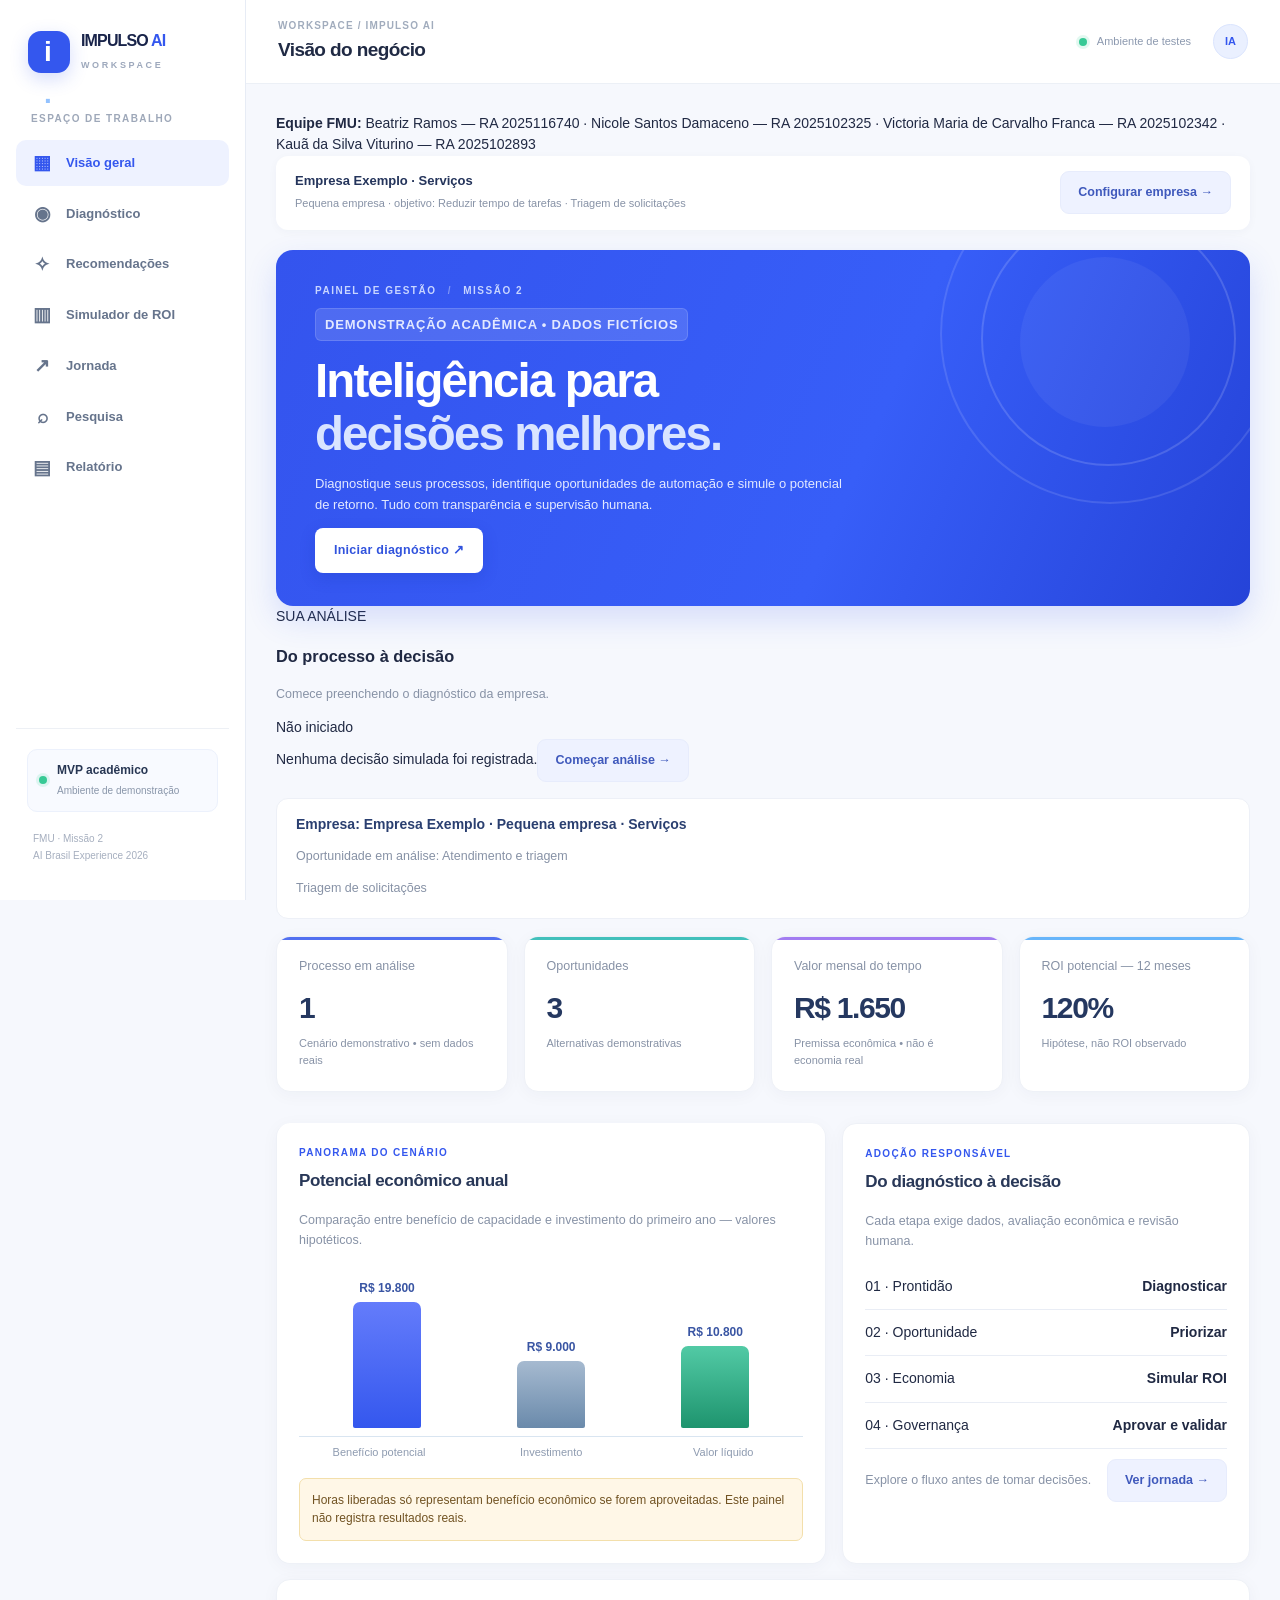
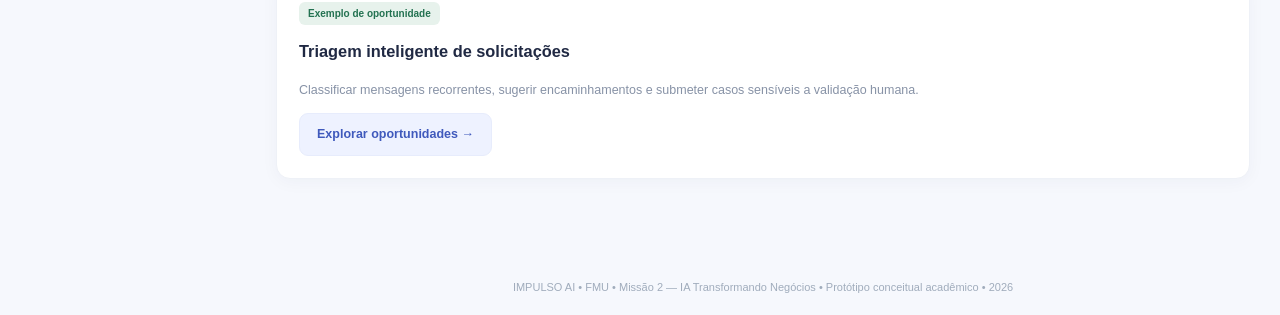
==== commit c1d2b645: "ux: adiciona jornada guiada no dashboard e contexto nas telas de recomendacao e ROI" ====
--- a/index.html
+++ b/index.html
@@ -1,10 +1,10 @@
 <!doctype html>
 <html lang="pt-BR"><head><meta charset="utf-8"><meta name="viewport" content="width=device-width,initial-scale=1"><title>IMPULSO AI — Da intenção à implementação</title><meta name="description" content="MVP conceitual FMU — Missão 2 AI Brasil Experience 2026"><link rel="stylesheet" href="./css/style.css"></head><body>
 <div class="app-shell"><aside class="app-sidebar"><div class="sidebar-brand"><div class="brand-symbol" aria-hidden="true">i<span>.</span></div><div class="brand-words"><strong>IMPULSO <span>AI</span></strong><small>WORKSPACE</small></div></div><div class="sidebar-caption">ESPAÇO DE TRABALHO</div><nav aria-label="Navegação principal"><button class="active" data-tab="inicio"><span class="nav-icon" aria-hidden="true">▦</span><span class="nav-label">Visão geral</span></button><button data-tab="diagnostico"><span class="nav-icon" aria-hidden="true">◉</span><span class="nav-label">Diagnóstico</span></button><button data-tab="recomendacoes"><span class="nav-icon" aria-hidden="true">✧</span><span class="nav-label">Recomendações</span></button><button data-tab="roi"><span class="nav-icon" aria-hidden="true">▥</span><span class="nav-label">Simulador de ROI</span></button><button data-tab="jornada"><span class="nav-icon" aria-hidden="true">↗</span><span class="nav-label">Jornada</span></button><button data-tab="pesquisa"><span class="nav-icon" aria-hidden="true">⌕</span><span class="nav-label">Pesquisa</span></button><button data-tab="relatorio"><span class="nav-icon" aria-hidden="true">▤</span><span class="nav-label">Relatório</span></button></nav><div class="sidebar-bottom"><div class="sidebar-status"><span class="status-dot"></span><div><strong>MVP acadêmico</strong><small>Ambiente de demonstração</small></div></div><p>FMU · Missão 2<br>AI Brasil Experience 2026</p></div></aside><div class="app-main"><header class="app-topbar"><div><span class="topbar-kicker">WORKSPACE / IMPULSO AI</span><strong class="topbar-title">Visão do negócio</strong></div><div class="topbar-actions"><span class="topbar-dot"></span><span>Ambiente de testes</span><span class="topbar-avatar" aria-hidden="true">IA</span></div></header>
-<main><div class="project-authors"><strong>Equipe FMU:</strong> Beatriz Ramos — RA 2025116740 · Nicole Santos Damaceno — RA 2025102325 · Victoria Maria de Carvalho Franca — RA 2025102342 · Kauã da Silva Viturino — RA 2025102893</div><div class="profile-strip"><div><strong id="profileLabel">Empresa demonstrativa</strong><p class="sub" id="profileSubtitle">Comece informando o contexto do negócio para personalizar as recomendações.</p></div><button class="ghost" data-go="diagnostico">Configurar empresa →</button></div><section class="screen active" id="inicio"><div class="hero"><div class="hero-decoration" aria-hidden="true"><span></span><span></span><span></span></div><div class="eyebrow">PAINEL DE GESTÃO <span class="hero-separator">/</span> MISSÃO 2</div><p class="demo-label">DEMONSTRAÇÃO ACADÊMICA • DADOS FICTÍCIOS</p><h2>Inteligência para<br><em>decisões melhores.</em></h2><p>Diagnostique seus processos, identifique oportunidades de automação e simule o potencial de retorno. Tudo com transparência e supervisão humana.</p><button class="primary" data-go="diagnostico">Iniciar diagnóstico <span aria-hidden="true">↗</span></button></div><div class="ready-summary"><strong id="dashboardContext">Empresa: Empresa Exemplo · Pequena empresa · Serviços</strong><p class="sub" id="dashboardOpportunity">Oportunidade em análise: Atendimento e triagem</p><p class="sub" id="dashboardProcess">Triagem de solicitações</p></div><div class="grid" style="margin-top:17px"><div class="card"><div class="sub">Processo em análise</div><div class="stat" id="kprocess">1</div><div class="sub">Cenário demonstrativo • sem dados reais</div></div><div class="card"><div class="sub">Oportunidades</div><div class="stat">3</div><div class="sub">Alternativas demonstrativas</div></div><div class="card"><div class="sub">Valor mensal do tempo</div><div class="stat" id="kvalue">R$ 1.650</div><div class="sub">Premissa econômica • não é economia real</div></div><div class="card"><div class="sub">ROI potencial — 12 meses</div><div class="stat" id="kroi">120%</div><div class="sub">Hipótese, não ROI observado</div></div></div><div class="analytics-layout"><div class="card"><div class="eyebrow">Panorama do cenário</div><h3>Potencial econômico anual</h3><p class="sub">Comparação entre benefício de capacidade e investimento do primeiro ano — valores hipotéticos.</p><div class="mini-chart" id="dashChart" aria-label="Gráfico de benefício e investimento anual"><div class="bar-col"><strong id="dashBenefit">R$ 19.800</strong><span id="dashBenefitBar" style="height:100%"></span></div><div class="bar-col"><strong id="dashCost">R$ 9.000</strong><span id="dashCostBar" style="height:45%;background:linear-gradient(180deg,#a6bad0,#6a8aab)"></span></div><div class="bar-col"><strong id="dashNet">R$ 10.800</strong><span id="dashNetBar" style="height:55%;background:linear-gradient(180deg,#52caa5,#1e946e)"></span></div></div><div class="mini-chart-labels"><span>Benefício potencial</span><span>Investimento</span><span>Valor líquido</span></div><div class="warning" style="margin-top:17px">Horas liberadas só representam benefício econômico se forem aproveitadas. Este painel não registra resultados reais.</div></div><div class="card"><div class="eyebrow">Adoção responsável</div><h3>Do diagnóstico à decisão</h3><p class="sub">Cada etapa exige dados, avaliação econômica e revisão humana.</p><div class="line"><span>01 · Prontidão</span><strong>Diagnosticar</strong></div><div class="line"><span>02 · Oportunidade</span><strong>Priorizar</strong></div><div class="line"><span>03 · Economia</span><strong>Simular ROI</strong></div><div class="line"><span>04 · Governança</span><strong>Aprovar e validar</strong></div><div class="quick-action"><div class="sub">Explore o fluxo antes de tomar decisões.</div><button class="ghost" data-go="jornada">Ver jornada →</button></div></div></div><div class="card"><span class="tag">Exemplo de oportunidade</span><h3>Triagem inteligente de solicitações</h3><p class="sub">Classificar mensagens recorrentes, sugerir encaminhamentos e submeter casos sensíveis a validação humana.</p><button class="ghost" data-go="recomendacoes">Explorar oportunidades →</button></div></section>
+<main><div class="project-authors"><strong>Equipe FMU:</strong> Beatriz Ramos — RA 2025116740 · Nicole Santos Damaceno — RA 2025102325 · Victoria Maria de Carvalho Franca — RA 2025102342 · Kauã da Silva Viturino — RA 2025102893</div><div class="profile-strip"><div><strong id="profileLabel">Empresa demonstrativa</strong><p class="sub" id="profileSubtitle">Comece informando o contexto do negócio para personalizar as recomendações.</p></div><button class="ghost" data-go="diagnostico">Configurar empresa →</button></div><section class="screen active" id="inicio"><div class="hero"><div class="hero-decoration" aria-hidden="true"><span></span><span></span><span></span></div><div class="eyebrow">PAINEL DE GESTÃO <span class="hero-separator">/</span> MISSÃO 2</div><p class="demo-label">DEMONSTRAÇÃO ACADÊMICA • DADOS FICTÍCIOS</p><h2>Inteligência para<br><em>decisões melhores.</em></h2><p>Diagnostique seus processos, identifique oportunidades de automação e simule o potencial de retorno. Tudo com transparência e supervisão humana.</p><button class="primary" data-go="diagnostico">Iniciar diagnóstico <span aria-hidden="true">↗</span></button></div><div class="workflow-panel" aria-label="Progresso da análise"><div class="workflow-heading"><div><span class="section-overline">SUA ANÁLISE</span><h3>Do processo à decisão</h3><p class="sub" id="workflowHint">Comece preenchendo o diagnóstico da empresa.</p></div><span id="workflowBadge" class="workflow-badge">Não iniciado</span></div><div class="workflow-steps" id="workflowSteps" role="group" aria-label="Etapas do processo"></div><div class="workflow-bottom"><span id="workflowLastAction">Nenhuma decisão simulada foi registrada.</span><button class="ghost" id="workflowNext" type="button">Começar análise →</button></div></div><div class="ready-summary"><strong id="dashboardContext">Empresa: Empresa Exemplo · Pequena empresa · Serviços</strong><p class="sub" id="dashboardOpportunity">Oportunidade em análise: Atendimento e triagem</p><p class="sub" id="dashboardProcess">Triagem de solicitações</p></div><div class="grid" style="margin-top:17px"><div class="card"><div class="sub">Processo em análise</div><div class="stat" id="kprocess">1</div><div class="sub">Cenário demonstrativo • sem dados reais</div></div><div class="card"><div class="sub">Oportunidades</div><div class="stat">3</div><div class="sub">Alternativas demonstrativas</div></div><div class="card"><div class="sub">Valor mensal do tempo</div><div class="stat" id="kvalue">R$ 1.650</div><div class="sub">Premissa econômica • não é economia real</div></div><div class="card"><div class="sub">ROI potencial — 12 meses</div><div class="stat" id="kroi">120%</div><div class="sub">Hipótese, não ROI observado</div></div></div><div class="analytics-layout"><div class="card"><div class="eyebrow">Panorama do cenário</div><h3>Potencial econômico anual</h3><p class="sub">Comparação entre benefício de capacidade e investimento do primeiro ano — valores hipotéticos.</p><div class="mini-chart" id="dashChart" aria-label="Gráfico de benefício e investimento anual"><div class="bar-col"><strong id="dashBenefit">R$ 19.800</strong><span id="dashBenefitBar" style="height:100%"></span></div><div class="bar-col"><strong id="dashCost">R$ 9.000</strong><span id="dashCostBar" style="height:45%;background:linear-gradient(180deg,#a6bad0,#6a8aab)"></span></div><div class="bar-col"><strong id="dashNet">R$ 10.800</strong><span id="dashNetBar" style="height:55%;background:linear-gradient(180deg,#52caa5,#1e946e)"></span></div></div><div class="mini-chart-labels"><span>Benefício potencial</span><span>Investimento</span><span>Valor líquido</span></div><div class="warning" style="margin-top:17px">Horas liberadas só representam benefício econômico se forem aproveitadas. Este painel não registra resultados reais.</div></div><div class="card"><div class="eyebrow">Adoção responsável</div><h3>Do diagnóstico à decisão</h3><p class="sub">Cada etapa exige dados, avaliação econômica e revisão humana.</p><div class="line"><span>01 · Prontidão</span><strong>Diagnosticar</strong></div><div class="line"><span>02 · Oportunidade</span><strong>Priorizar</strong></div><div class="line"><span>03 · Economia</span><strong>Simular ROI</strong></div><div class="line"><span>04 · Governança</span><strong>Aprovar e validar</strong></div><div class="quick-action"><div class="sub">Explore o fluxo antes de tomar decisões.</div><button class="ghost" data-go="jornada">Ver jornada →</button></div></div></div><div class="card"><span class="tag">Exemplo de oportunidade</span><h3>Triagem inteligente de solicitações</h3><p class="sub">Classificar mensagens recorrentes, sugerir encaminhamentos e submeter casos sensíveis a validação humana.</p><button class="ghost" data-go="recomendacoes">Explorar oportunidades →</button></div></section>
 <section class="screen" id="diagnostico"><div class="eyebrow">01 / Prontidão</div><h2 class="title">Diagnóstico empresarial <span class="pill">4 dimensões</span></h2><p class="sub">Avaliação demonstrativa por critérios. Os dados iniciais são fictícios e não são enviados a modelos externos.</p><div class="two"><div class="card"><div class="eyebrow">Etapa 1 · Contexto da empresa</div><div class="profile-grid"><label class="label">Empresa ou projeto<input id="empresaNome" value="Empresa Exemplo" maxlength="80" placeholder="Nome da empresa"></label><label class="label">Setor<select id="empresaSetor"><option value="Serviços" selected>Serviços</option><option value="Comércio">Comércio</option><option value="Indústria">Indústria</option><option value="Educação">Educação</option><option value="Outro">Outro</option></select></label><label class="label">Porte<select id="empresaPorte"><option value="Microempresa">Microempresa</option><option value="Pequena empresa" selected>Pequena empresa</option><option value="Média empresa">Média empresa</option></select></label><label class="label">Objetivo prioritário<select id="empresaObjetivo"><option value="Reduzir tempo de tarefas" selected>Reduzir tempo de tarefas</option><option value="Melhorar atendimento">Melhorar atendimento</option><option value="Organizar dados e documentos">Organizar dados e documentos</option><option value="Aumentar conversão comercial">Aumentar conversão comercial</option></select></label></div><div class="eyebrow" style="margin-top:19px">Etapa 2 · Processo avaliado</div><label class="label">Nome do processo<input id="proc" value="Triagem de solicitações"></label><label class="label">Descrição da atividade<textarea id="desc" rows="4">Nossa equipe lê, classifica e encaminha manualmente mensagens recebidas.</textarea></label><label class="label">Solicitações por dia<input id="vol" type="number" value="40" min="1"></label><label class="label">Qualidade e organização dos dados<select id="dados"><option value="20">Boa</option><option value="10" selected>Parcial</option><option value="0">Insuficiente</option></select></label><label class="label">Preparo dos funcionários<select id="equipe"><option value="20">Preparados</option><option value="10" selected>Parcial</option><option value="0">Sem treinamento</option></select></label><label class="label">Integração com sistemas<select id="integracao"><option value="20">Não necessária</option><option value="10" selected>Planejada</option><option value="0">Não planejada</option></select></label><label class="label">Privacidade e segurança<select id="seguranca"><option value="20">Controles definidos</option><option value="10" selected>Em avaliação</option><option value="0">Sem controles</option></select></label><button class="primary" id="analisar">Gerar diagnóstico ✧</button></div><div class="card"><div class="sub">Índice ilustrativo de prontidão</div><div class="stat" style="font-size:52px"><span id="score">60</span><span style="font-size:17px;color:#99acc1"> / 100</span></div><div class="bar"><div id="progress"></div></div><strong id="nivel">Prontidão intermediária</strong><div class="sub" id="feedback" style="margin-top:18px">Verifique a organização dos dados, a capacitação e os controles de segurança.</div><div style="margin-top:23px;border-top:1px solid var(--line);padding-top:12px"><h3>Prontidão por dimensão</h3><p class="sub">Pontuações qualitativas convertidas para um índice didático; nenhuma nota é certificação.</p><div id="readinessBreakdown" aria-live="polite"></div></div><div id="guardAlert" class="guard-alert" role="status"><b>Verificação de risco:</b> este diagnóstico exige supervisão e controles mínimos de dados.</div><div class="ready-summary"><strong>Plano de ação sugerido</strong><div id="actionPlan" class="action-list"></div></div><div class="warning" style="margin-top:18px">Índice acadêmico ilustrativo. Não é auditoria, certificação ou recomendação profissional.</div><button class="ghost" data-go="recomendacoes" style="margin-top:16px">Ver recomendações →</button></div></div></section>
-<section class="screen" id="recomendacoes"><div class="eyebrow">02 / Oportunidades</div><h2 class="title">Recomendações inteligentes</h2><p class="sub">Compare aplicações possíveis, escolha uma oportunidade e avalie os riscos antes de propor um piloto.</p><div class="card"><div class="eyebrow">Comparativo de oportunidades</div><div class="reco-grid" id="opportunityCompare"></div><p class="small-note">Os perfis de complexidade e benefícios são qualitativos, definidos para fins acadêmicos; não são previsões financeiras.</p></div><div id="recitems"></div></section>
-<section class="screen" id="roi"><div class="eyebrow">03 / Economia</div><h2 class="title">Simulador de ROI <span class="pill">Cenários em tempo real</span></h2><p class="sub">Insira as premissas de uma empresa para projetar benefícios, custos e prazo de retorno. Os resultados representam capacidade econômica potencial, não lucro comprovado.</p><div class="two"><div class="card"><h3>Parâmetros da simulação</h3><div class="grid" style="grid-template-columns:repeat(2,minmax(0,1fr))"><label class="label">Funcionários<input id="pessoas" type="number" min="1" value="10"></label><label class="label">Min/dia<input id="minutos" type="number" min="0" value="15"></label><label class="label">Custo/hora (R$)<input id="hora" type="number" min="0" value="30"></label><label class="label">Dias úteis/mês<input id="dias" type="number" min="1" max="31" value="22"></label><label class="label">Mensalidade (R$)<input id="mensal" type="number" min="0" value="600"></label><label class="label">Implantação (R$)<input id="implantacao" type="number" min="0" value="1800"></label><label class="label">Custos extras/ano<input id="extras" type="number" min="0" value="0"></label><label class="label">Realização (%)<input id="realizacao" type="number" min="0" max="100" value="100"></label></div><button class="ghost" id="reset">Restaurar cenário</button></div><div class="card"><div class="metric"><small>ROI ECONÔMICO POTENCIAL</small><b id="roiResult">120,0%</b><small>Projeção em 12 meses</small></div><div class="line"><span>Horas liberadas / mês</span><strong id="horasR">55 h</strong></div><div class="line"><span>Benefício anual</span><strong id="beneficioR">R$ 19.800</strong></div><div class="line"><span>Investimento anual</span><strong id="custoR">R$ 9.000</strong></div><div class="line"><span>Benefício líquido potencial</span><strong id="liquidoR">R$ 10.800</strong></div><div class="line"><span>Payback projetado</span><strong id="paybackR">—</strong></div><p class="sub">ROI = (benefício econômico − investimento) ÷ investimento × 100.</p><button class="primary" id="exportar">Exportar resultados (.txt) ↓</button></div></div><div class="card"><div class="eyebrow">Análise de sensibilidade</div><h3>Três cenários de aproveitamento</h3><div class="scenario-grid" id="threeScenarios" aria-live="polite"></div><p class="small-note">Conservador = 25%, moderado = 50%, otimista = 100% da capacidade projetada. O custo anual é mantido constante.</p></div><div class="card"><div class="eyebrow">Comparação visual</div><h3>Benefício e investimento em 12 meses</h3><div id="roiVisual" class="scenario-bars" aria-live="polite"></div><div id="roiInterpretation" class="scenario-summary"></div></div><div class="card"><strong>Sensibilidade do retorno</strong><p class="sub">Estimativa com diferentes níveis de aproveitamento do tempo liberado.</p><div id="sensibilidade"></div><div class="warning" style="margin-top:18px">Os valores são hipóteses acadêmicas. Tempo liberado não corresponde automaticamente a economia de caixa ou lucro.</div></div></section>
+<section class="screen" id="recomendacoes"><div class="eyebrow">02 / Oportunidades</div><h2 class="title">Recomendações inteligentes</h2><p class="sub">Compare aplicações possíveis, escolha uma oportunidade e avalie os riscos antes de propor um piloto.</p><div class="recommendation-context" id="recommendationContext" aria-live="polite">Recomendações do cenário demonstrativo.</div><div class="card"><div class="eyebrow">Comparativo de oportunidades</div><div class="reco-grid" id="opportunityCompare"></div><p class="small-note">Os perfis de complexidade e benefícios são qualitativos, definidos para fins acadêmicos; não são previsões financeiras.</p></div><div id="recitems"></div></section>
+<section class="screen" id="roi"><div class="eyebrow">03 / Economia</div><h2 class="title">Simulador de ROI <span class="pill">Cenários em tempo real</span></h2><p class="sub">Insira as premissas de uma empresa para projetar benefícios, custos e prazo de retorno. Os resultados representam capacidade econômica potencial, não lucro comprovado.</p><div class="two"><div class="scenario-context" id="scenarioContext">Simulação independente: ajuste valores para representar o processo avaliado.</div><div class="card"><h3>Parâmetros da simulação</h3><div class="grid" style="grid-template-columns:repeat(2,minmax(0,1fr))"><label class="label">Funcionários<input id="pessoas" type="number" min="1" value="10"></label><label class="label">Min/dia<input id="minutos" type="number" min="0" value="15"></label><label class="label">Custo/hora (R$)<input id="hora" type="number" min="0" value="30"></label><label class="label">Dias úteis/mês<input id="dias" type="number" min="1" max="31" value="22"></label><label class="label">Mensalidade (R$)<input id="mensal" type="number" min="0" value="600"></label><label class="label">Implantação (R$)<input id="implantacao" type="number" min="0" value="1800"></label><label class="label">Custos extras/ano<input id="extras" type="number" min="0" value="0"></label><label class="label">Realização (%)<input id="realizacao" type="number" min="0" max="100" value="100"></label></div><button class="ghost" id="reset">Restaurar cenário</button></div><div class="card"><div class="metric"><small>ROI ECONÔMICO POTENCIAL</small><b id="roiResult">120,0%</b><small>Projeção em 12 meses</small></div><div class="line"><span>Horas liberadas / mês</span><strong id="horasR">55 h</strong></div><div class="line"><span>Benefício anual</span><strong id="beneficioR">R$ 19.800</strong></div><div class="line"><span>Investimento anual</span><strong id="custoR">R$ 9.000</strong></div><div class="line"><span>Benefício líquido potencial</span><strong id="liquidoR">R$ 10.800</strong></div><div class="line"><span>Payback projetado</span><strong id="paybackR">—</strong></div><p class="sub">ROI = (benefício econômico − investimento) ÷ investimento × 100.</p><button class="primary" id="exportar">Exportar resultados (.txt) ↓</button></div></div><div class="card"><div class="eyebrow">Análise de sensibilidade</div><h3>Três cenários de aproveitamento</h3><div class="scenario-grid" id="threeScenarios" aria-live="polite"></div><p class="small-note">Conservador = 25%, moderado = 50%, otimista = 100% da capacidade projetada. O custo anual é mantido constante.</p></div><div class="card"><div class="eyebrow">Comparação visual</div><h3>Benefício e investimento em 12 meses</h3><div id="roiVisual" class="scenario-bars" aria-live="polite"></div><div id="roiInterpretation" class="scenario-summary"></div></div><div class="card"><strong>Sensibilidade do retorno</strong><p class="sub">Estimativa com diferentes níveis de aproveitamento do tempo liberado.</p><div id="sensibilidade"></div><div class="warning" style="margin-top:18px">Os valores são hipóteses acadêmicas. Tempo liberado não corresponde automaticamente a economia de caixa ou lucro.</div></div></section>
 <section class="screen" id="jornada"><div class="eyebrow">04 / Supervisão humana</div><h2 class="title">Jornada do usuário</h2><p class="sub">Pontos de contato com IA, cálculos, decisões humanas e indicadores.</p><div id="flow"></div><div class="card" style="max-width:650px;margin:20px auto"><h3>Decisão simulada do gestor</h3><p class="sub">Nenhum sistema externo será ativado. A decisão altera apenas o status da demonstração.</p><button class="ghost" id="revisar">Solicitar revisão</button> <button class="primary" id="aprovar">Aprovar simulação</button><p id="status" class="sub" style="font-weight:750">Aguardando decisão</p><div id="decisionNote" class="small-note"></div></div></section>
 <section class="screen" id="pesquisa"><div class="eyebrow">Fundamentação / FMU</div><h2 class="title">Pesquisa das seis empresas</h2><p class="sub">Síntese baseada nos registros do congresso e pesquisa pública complementar.</p><div class="grid" id="companies"></div><div class="warning">Importante: os desafios de Cilia e Leavo AI são análises técnicas plausíveis, não declarações confirmadas das empresas. O ROI da Digibee provém de estudo específico de impacto econômico e não garante resultados idênticos para outros clientes.</div><div class="card" style="margin-top:16px"><h3>Referências iniciais</h3><p class="sub"><a href="https://marketing.digibee.com/forrester-total-economic-impact-report-digibee-2022" target="_blank" rel="noopener noreferrer">Digibee — Estudo Forrester TEI</a></p><p class="sub"><a href="https://www.leavo.ai/" target="_blank" rel="noopener noreferrer">Leavo AI — Site institucional</a></p><p class="sub">Demais relatos: entrevistas e materiais do AI Brasil Experience 2026 (grupo FMU).</p></div></section><section class="screen" id="relatorio"><div class="eyebrow">05 / Síntese executiva</div><h2 class="title">Relatório do diagnóstico</h2><p class="sub">Um resumo local do contexto, das recomendações, do cenário financeiro e dos cuidados de governança.</p><div class="card"><div id="reportPreview"></div><div class="report-actions"><button class="primary" id="printReport">Imprimir / salvar PDF</button><button class="ghost" id="downloadReport">Baixar relatório HTML</button></div><p class="small-note">Este relatório reúne informações desta sessão e dados ilustrativos. Nenhum dado é enviado a servidor externo.</p></div></section></main></div></div><article id="reportPrint" aria-label="Relatório executivo imprimível"></article>
 <footer>IMPULSO AI • FMU • Missão 2 — IA Transformando Negócios • Protótipo conceitual acadêmico • 2026</footer>
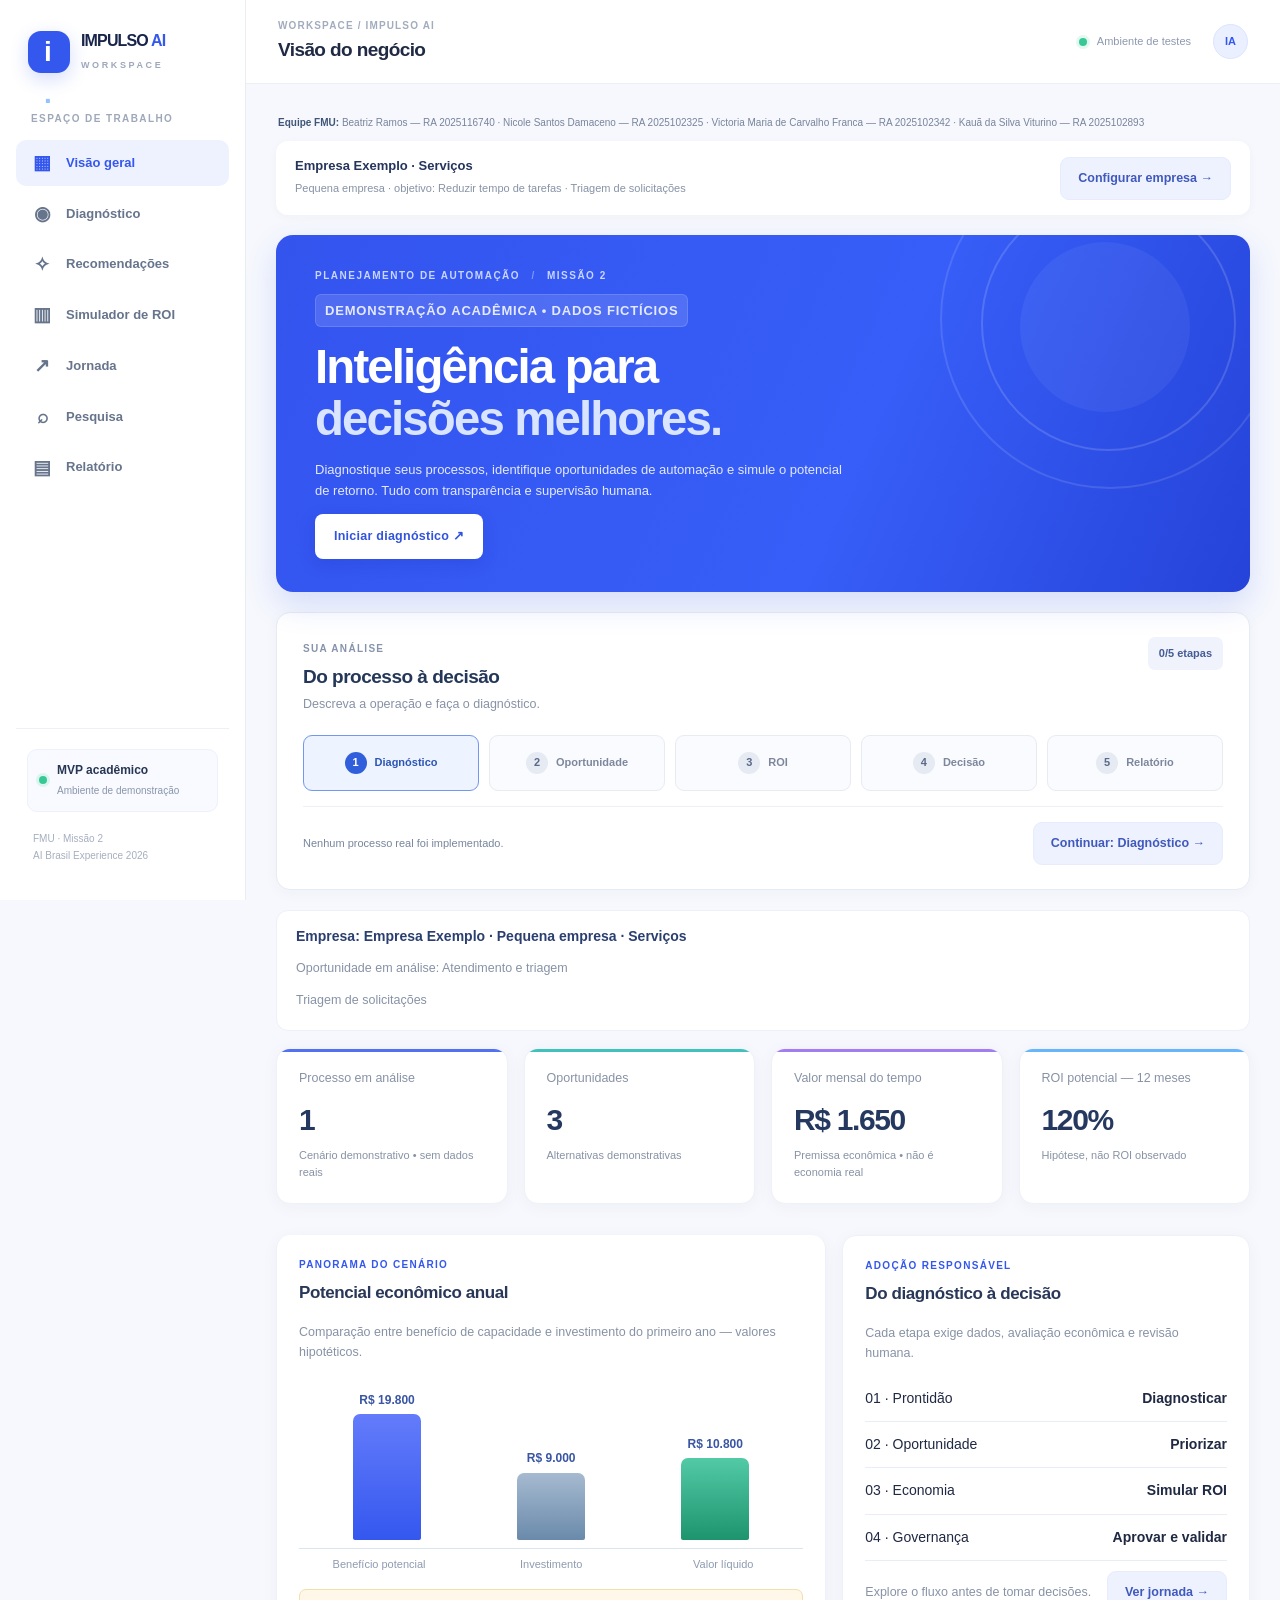
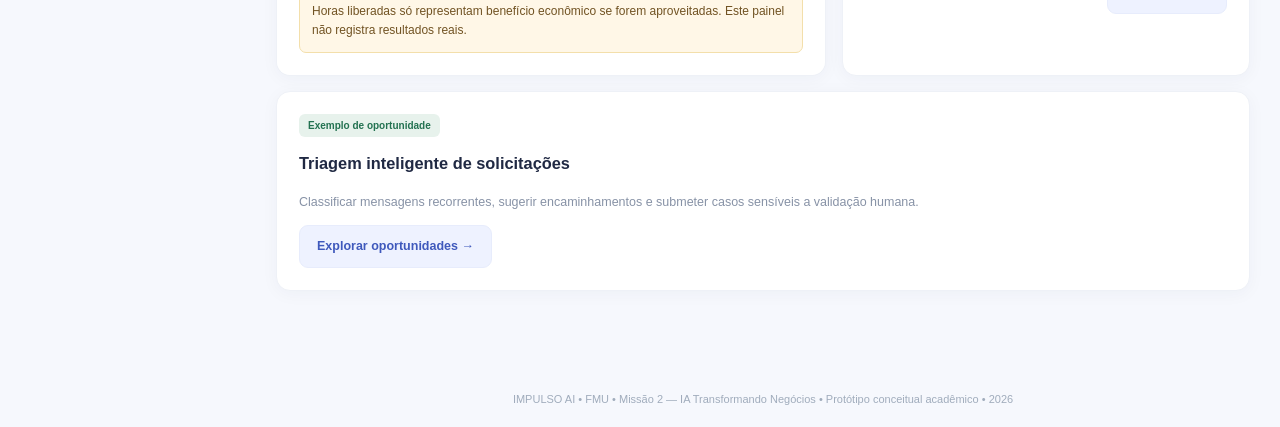
==== commit 14f1352c: "ux: linguagem de produto mais concreta e coerente com MVP sem IA real" ====
--- a/index.html
+++ b/index.html
@@ -1,9 +1,9 @@
 <!doctype html>
 <html lang="pt-BR"><head><meta charset="utf-8"><meta name="viewport" content="width=device-width,initial-scale=1"><title>IMPULSO AI — Da intenção à implementação</title><meta name="description" content="MVP conceitual FMU — Missão 2 AI Brasil Experience 2026"><link rel="stylesheet" href="./css/style.css"></head><body>
 <div class="app-shell"><aside class="app-sidebar"><div class="sidebar-brand"><div class="brand-symbol" aria-hidden="true">i<span>.</span></div><div class="brand-words"><strong>IMPULSO <span>AI</span></strong><small>WORKSPACE</small></div></div><div class="sidebar-caption">ESPAÇO DE TRABALHO</div><nav aria-label="Navegação principal"><button class="active" data-tab="inicio"><span class="nav-icon" aria-hidden="true">▦</span><span class="nav-label">Visão geral</span></button><button data-tab="diagnostico"><span class="nav-icon" aria-hidden="true">◉</span><span class="nav-label">Diagnóstico</span></button><button data-tab="recomendacoes"><span class="nav-icon" aria-hidden="true">✧</span><span class="nav-label">Recomendações</span></button><button data-tab="roi"><span class="nav-icon" aria-hidden="true">▥</span><span class="nav-label">Simulador de ROI</span></button><button data-tab="jornada"><span class="nav-icon" aria-hidden="true">↗</span><span class="nav-label">Jornada</span></button><button data-tab="pesquisa"><span class="nav-icon" aria-hidden="true">⌕</span><span class="nav-label">Pesquisa</span></button><button data-tab="relatorio"><span class="nav-icon" aria-hidden="true">▤</span><span class="nav-label">Relatório</span></button></nav><div class="sidebar-bottom"><div class="sidebar-status"><span class="status-dot"></span><div><strong>MVP acadêmico</strong><small>Ambiente de demonstração</small></div></div><p>FMU · Missão 2<br>AI Brasil Experience 2026</p></div></aside><div class="app-main"><header class="app-topbar"><div><span class="topbar-kicker">WORKSPACE / IMPULSO AI</span><strong class="topbar-title">Visão do negócio</strong></div><div class="topbar-actions"><span class="topbar-dot"></span><span>Ambiente de testes</span><span class="topbar-avatar" aria-hidden="true">IA</span></div></header>
-<main><div class="project-authors"><strong>Equipe FMU:</strong> Beatriz Ramos — RA 2025116740 · Nicole Santos Damaceno — RA 2025102325 · Victoria Maria de Carvalho Franca — RA 2025102342 · Kauã da Silva Viturino — RA 2025102893</div><div class="profile-strip"><div><strong id="profileLabel">Empresa demonstrativa</strong><p class="sub" id="profileSubtitle">Comece informando o contexto do negócio para personalizar as recomendações.</p></div><button class="ghost" data-go="diagnostico">Configurar empresa →</button></div><section class="screen active" id="inicio"><div class="hero"><div class="hero-decoration" aria-hidden="true"><span></span><span></span><span></span></div><div class="eyebrow">PAINEL DE GESTÃO <span class="hero-separator">/</span> MISSÃO 2</div><p class="demo-label">DEMONSTRAÇÃO ACADÊMICA • DADOS FICTÍCIOS</p><h2>Inteligência para<br><em>decisões melhores.</em></h2><p>Diagnostique seus processos, identifique oportunidades de automação e simule o potencial de retorno. Tudo com transparência e supervisão humana.</p><button class="primary" data-go="diagnostico">Iniciar diagnóstico <span aria-hidden="true">↗</span></button></div><div class="workflow-panel" aria-label="Progresso da análise"><div class="workflow-heading"><div><span class="section-overline">SUA ANÁLISE</span><h3>Do processo à decisão</h3><p class="sub" id="workflowHint">Comece preenchendo o diagnóstico da empresa.</p></div><span id="workflowBadge" class="workflow-badge">Não iniciado</span></div><div class="workflow-steps" id="workflowSteps" role="group" aria-label="Etapas do processo"></div><div class="workflow-bottom"><span id="workflowLastAction">Nenhuma decisão simulada foi registrada.</span><button class="ghost" id="workflowNext" type="button">Começar análise →</button></div></div><div class="ready-summary"><strong id="dashboardContext">Empresa: Empresa Exemplo · Pequena empresa · Serviços</strong><p class="sub" id="dashboardOpportunity">Oportunidade em análise: Atendimento e triagem</p><p class="sub" id="dashboardProcess">Triagem de solicitações</p></div><div class="grid" style="margin-top:17px"><div class="card"><div class="sub">Processo em análise</div><div class="stat" id="kprocess">1</div><div class="sub">Cenário demonstrativo • sem dados reais</div></div><div class="card"><div class="sub">Oportunidades</div><div class="stat">3</div><div class="sub">Alternativas demonstrativas</div></div><div class="card"><div class="sub">Valor mensal do tempo</div><div class="stat" id="kvalue">R$ 1.650</div><div class="sub">Premissa econômica • não é economia real</div></div><div class="card"><div class="sub">ROI potencial — 12 meses</div><div class="stat" id="kroi">120%</div><div class="sub">Hipótese, não ROI observado</div></div></div><div class="analytics-layout"><div class="card"><div class="eyebrow">Panorama do cenário</div><h3>Potencial econômico anual</h3><p class="sub">Comparação entre benefício de capacidade e investimento do primeiro ano — valores hipotéticos.</p><div class="mini-chart" id="dashChart" aria-label="Gráfico de benefício e investimento anual"><div class="bar-col"><strong id="dashBenefit">R$ 19.800</strong><span id="dashBenefitBar" style="height:100%"></span></div><div class="bar-col"><strong id="dashCost">R$ 9.000</strong><span id="dashCostBar" style="height:45%;background:linear-gradient(180deg,#a6bad0,#6a8aab)"></span></div><div class="bar-col"><strong id="dashNet">R$ 10.800</strong><span id="dashNetBar" style="height:55%;background:linear-gradient(180deg,#52caa5,#1e946e)"></span></div></div><div class="mini-chart-labels"><span>Benefício potencial</span><span>Investimento</span><span>Valor líquido</span></div><div class="warning" style="margin-top:17px">Horas liberadas só representam benefício econômico se forem aproveitadas. Este painel não registra resultados reais.</div></div><div class="card"><div class="eyebrow">Adoção responsável</div><h3>Do diagnóstico à decisão</h3><p class="sub">Cada etapa exige dados, avaliação econômica e revisão humana.</p><div class="line"><span>01 · Prontidão</span><strong>Diagnosticar</strong></div><div class="line"><span>02 · Oportunidade</span><strong>Priorizar</strong></div><div class="line"><span>03 · Economia</span><strong>Simular ROI</strong></div><div class="line"><span>04 · Governança</span><strong>Aprovar e validar</strong></div><div class="quick-action"><div class="sub">Explore o fluxo antes de tomar decisões.</div><button class="ghost" data-go="jornada">Ver jornada →</button></div></div></div><div class="card"><span class="tag">Exemplo de oportunidade</span><h3>Triagem inteligente de solicitações</h3><p class="sub">Classificar mensagens recorrentes, sugerir encaminhamentos e submeter casos sensíveis a validação humana.</p><button class="ghost" data-go="recomendacoes">Explorar oportunidades →</button></div></section>
-<section class="screen" id="diagnostico"><div class="eyebrow">01 / Prontidão</div><h2 class="title">Diagnóstico empresarial <span class="pill">4 dimensões</span></h2><p class="sub">Avaliação demonstrativa por critérios. Os dados iniciais são fictícios e não são enviados a modelos externos.</p><div class="two"><div class="card"><div class="eyebrow">Etapa 1 · Contexto da empresa</div><div class="profile-grid"><label class="label">Empresa ou projeto<input id="empresaNome" value="Empresa Exemplo" maxlength="80" placeholder="Nome da empresa"></label><label class="label">Setor<select id="empresaSetor"><option value="Serviços" selected>Serviços</option><option value="Comércio">Comércio</option><option value="Indústria">Indústria</option><option value="Educação">Educação</option><option value="Outro">Outro</option></select></label><label class="label">Porte<select id="empresaPorte"><option value="Microempresa">Microempresa</option><option value="Pequena empresa" selected>Pequena empresa</option><option value="Média empresa">Média empresa</option></select></label><label class="label">Objetivo prioritário<select id="empresaObjetivo"><option value="Reduzir tempo de tarefas" selected>Reduzir tempo de tarefas</option><option value="Melhorar atendimento">Melhorar atendimento</option><option value="Organizar dados e documentos">Organizar dados e documentos</option><option value="Aumentar conversão comercial">Aumentar conversão comercial</option></select></label></div><div class="eyebrow" style="margin-top:19px">Etapa 2 · Processo avaliado</div><label class="label">Nome do processo<input id="proc" value="Triagem de solicitações"></label><label class="label">Descrição da atividade<textarea id="desc" rows="4">Nossa equipe lê, classifica e encaminha manualmente mensagens recebidas.</textarea></label><label class="label">Solicitações por dia<input id="vol" type="number" value="40" min="1"></label><label class="label">Qualidade e organização dos dados<select id="dados"><option value="20">Boa</option><option value="10" selected>Parcial</option><option value="0">Insuficiente</option></select></label><label class="label">Preparo dos funcionários<select id="equipe"><option value="20">Preparados</option><option value="10" selected>Parcial</option><option value="0">Sem treinamento</option></select></label><label class="label">Integração com sistemas<select id="integracao"><option value="20">Não necessária</option><option value="10" selected>Planejada</option><option value="0">Não planejada</option></select></label><label class="label">Privacidade e segurança<select id="seguranca"><option value="20">Controles definidos</option><option value="10" selected>Em avaliação</option><option value="0">Sem controles</option></select></label><button class="primary" id="analisar">Gerar diagnóstico ✧</button></div><div class="card"><div class="sub">Índice ilustrativo de prontidão</div><div class="stat" style="font-size:52px"><span id="score">60</span><span style="font-size:17px;color:#99acc1"> / 100</span></div><div class="bar"><div id="progress"></div></div><strong id="nivel">Prontidão intermediária</strong><div class="sub" id="feedback" style="margin-top:18px">Verifique a organização dos dados, a capacitação e os controles de segurança.</div><div style="margin-top:23px;border-top:1px solid var(--line);padding-top:12px"><h3>Prontidão por dimensão</h3><p class="sub">Pontuações qualitativas convertidas para um índice didático; nenhuma nota é certificação.</p><div id="readinessBreakdown" aria-live="polite"></div></div><div id="guardAlert" class="guard-alert" role="status"><b>Verificação de risco:</b> este diagnóstico exige supervisão e controles mínimos de dados.</div><div class="ready-summary"><strong>Plano de ação sugerido</strong><div id="actionPlan" class="action-list"></div></div><div class="warning" style="margin-top:18px">Índice acadêmico ilustrativo. Não é auditoria, certificação ou recomendação profissional.</div><button class="ghost" data-go="recomendacoes" style="margin-top:16px">Ver recomendações →</button></div></div></section>
-<section class="screen" id="recomendacoes"><div class="eyebrow">02 / Oportunidades</div><h2 class="title">Recomendações inteligentes</h2><p class="sub">Compare aplicações possíveis, escolha uma oportunidade e avalie os riscos antes de propor um piloto.</p><div class="recommendation-context" id="recommendationContext" aria-live="polite">Recomendações do cenário demonstrativo.</div><div class="card"><div class="eyebrow">Comparativo de oportunidades</div><div class="reco-grid" id="opportunityCompare"></div><p class="small-note">Os perfis de complexidade e benefícios são qualitativos, definidos para fins acadêmicos; não são previsões financeiras.</p></div><div id="recitems"></div></section>
+<main><div class="project-authors"><strong>Equipe FMU:</strong> Beatriz Ramos — RA 2025116740 · Nicole Santos Damaceno — RA 2025102325 · Victoria Maria de Carvalho Franca — RA 2025102342 · Kauã da Silva Viturino — RA 2025102893</div><div class="profile-strip"><div><strong id="profileLabel">Empresa demonstrativa</strong><p class="sub" id="profileSubtitle">Comece informando o contexto do negócio para personalizar as recomendações.</p></div><button class="ghost" data-go="diagnostico">Configurar empresa →</button></div><section class="screen active" id="inicio"><div class="hero"><div class="hero-decoration" aria-hidden="true"><span></span><span></span><span></span></div><div class="eyebrow">PLANEJAMENTO DE AUTOMAÇÃO <span class="hero-separator">/</span> MISSÃO 2</div><p class="demo-label">DEMONSTRAÇÃO ACADÊMICA • DADOS FICTÍCIOS</p><h2>Inteligência para<br><em>decisões melhores.</em></h2><p>Diagnostique seus processos, identifique oportunidades de automação e simule o potencial de retorno. Tudo com transparência e supervisão humana.</p><button class="primary" data-go="diagnostico">Iniciar diagnóstico <span aria-hidden="true">↗</span></button></div><div class="workflow-panel" aria-label="Progresso da análise"><div class="workflow-heading"><div><span class="section-overline">SUA ANÁLISE</span><h3>Do processo à decisão</h3><p class="sub" id="workflowHint">Comece preenchendo o diagnóstico da empresa.</p></div><span id="workflowBadge" class="workflow-badge">Não iniciado</span></div><div class="workflow-steps" id="workflowSteps" role="group" aria-label="Etapas do processo"></div><div class="workflow-bottom"><span id="workflowLastAction">Nenhuma decisão simulada foi registrada.</span><button class="ghost" id="workflowNext" type="button">Começar análise →</button></div></div><div class="ready-summary"><strong id="dashboardContext">Empresa: Empresa Exemplo · Pequena empresa · Serviços</strong><p class="sub" id="dashboardOpportunity">Oportunidade em análise: Atendimento e triagem</p><p class="sub" id="dashboardProcess">Triagem de solicitações</p></div><div class="grid" style="margin-top:17px"><div class="card"><div class="sub">Processo em análise</div><div class="stat" id="kprocess">1</div><div class="sub">Cenário demonstrativo • sem dados reais</div></div><div class="card"><div class="sub">Oportunidades</div><div class="stat">3</div><div class="sub">Alternativas demonstrativas</div></div><div class="card"><div class="sub">Valor mensal do tempo</div><div class="stat" id="kvalue">R$ 1.650</div><div class="sub">Premissa econômica • não é economia real</div></div><div class="card"><div class="sub">ROI potencial — 12 meses</div><div class="stat" id="kroi">120%</div><div class="sub">Hipótese, não ROI observado</div></div></div><div class="analytics-layout"><div class="card"><div class="eyebrow">Panorama do cenário</div><h3>Potencial econômico anual</h3><p class="sub">Comparação entre benefício de capacidade e investimento do primeiro ano — valores hipotéticos.</p><div class="mini-chart" id="dashChart" aria-label="Gráfico de benefício e investimento anual"><div class="bar-col"><strong id="dashBenefit">R$ 19.800</strong><span id="dashBenefitBar" style="height:100%"></span></div><div class="bar-col"><strong id="dashCost">R$ 9.000</strong><span id="dashCostBar" style="height:45%;background:linear-gradient(180deg,#a6bad0,#6a8aab)"></span></div><div class="bar-col"><strong id="dashNet">R$ 10.800</strong><span id="dashNetBar" style="height:55%;background:linear-gradient(180deg,#52caa5,#1e946e)"></span></div></div><div class="mini-chart-labels"><span>Benefício potencial</span><span>Investimento</span><span>Valor líquido</span></div><div class="warning" style="margin-top:17px">Horas liberadas só representam benefício econômico se forem aproveitadas. Este painel não registra resultados reais.</div></div><div class="card"><div class="eyebrow">Adoção responsável</div><h3>Do diagnóstico à decisão</h3><p class="sub">Cada etapa exige dados, avaliação econômica e revisão humana.</p><div class="line"><span>01 · Prontidão</span><strong>Diagnosticar</strong></div><div class="line"><span>02 · Oportunidade</span><strong>Priorizar</strong></div><div class="line"><span>03 · Economia</span><strong>Simular ROI</strong></div><div class="line"><span>04 · Governança</span><strong>Aprovar e validar</strong></div><div class="quick-action"><div class="sub">Explore o fluxo antes de tomar decisões.</div><button class="ghost" data-go="jornada">Ver jornada →</button></div></div></div><div class="card"><span class="tag">Exemplo de oportunidade</span><h3>Triagem inteligente de solicitações</h3><p class="sub">Classificar mensagens recorrentes, sugerir encaminhamentos e submeter casos sensíveis a validação humana.</p><button class="ghost" data-go="recomendacoes">Explorar oportunidades →</button></div></section>
+<section class="screen" id="diagnostico"><div class="eyebrow">01 / Prontidão</div><h2 class="title">Diagnóstico empresarial <span class="pill">4 dimensões</span></h2><p class="sub">Avaliação demonstrativa por critérios. Os dados iniciais são fictícios e não são enviados a modelos externos.</p><div class="two"><div class="card"><div class="eyebrow">Etapa 1 · Contexto da empresa</div><div class="profile-grid"><label class="label">Empresa ou projeto<input id="empresaNome" value="Empresa Exemplo" maxlength="80" placeholder="Nome da empresa"></label><label class="label">Setor<select id="empresaSetor"><option value="Serviços" selected>Serviços</option><option value="Comércio">Comércio</option><option value="Indústria">Indústria</option><option value="Educação">Educação</option><option value="Outro">Outro</option></select></label><label class="label">Porte<select id="empresaPorte"><option value="Microempresa">Microempresa</option><option value="Pequena empresa" selected>Pequena empresa</option><option value="Média empresa">Média empresa</option></select></label><label class="label">Objetivo prioritário<select id="empresaObjetivo"><option value="Reduzir tempo de tarefas" selected>Reduzir tempo de tarefas</option><option value="Melhorar atendimento">Melhorar atendimento</option><option value="Organizar dados e documentos">Organizar dados e documentos</option><option value="Aumentar conversão comercial">Aumentar conversão comercial</option></select></label></div><div class="eyebrow" style="margin-top:19px">Etapa 2 · Processo avaliado</div><label class="label">Nome do processo<input id="proc" value="Triagem de solicitações"></label><label class="label">Descrição da atividade<textarea id="desc" rows="4">Nossa equipe lê, classifica e encaminha manualmente mensagens recebidas.</textarea></label><label class="label">Solicitações por dia<input id="vol" type="number" value="40" min="1"></label><label class="label">Qualidade e organização dos dados<select id="dados"><option value="20">Boa</option><option value="10" selected>Parcial</option><option value="0">Insuficiente</option></select></label><label class="label">Preparo dos funcionários<select id="equipe"><option value="20">Preparados</option><option value="10" selected>Parcial</option><option value="0">Sem treinamento</option></select></label><label class="label">Integração com sistemas<select id="integracao"><option value="20">Não necessária</option><option value="10" selected>Planejada</option><option value="0">Não planejada</option></select></label><label class="label">Privacidade e segurança<select id="seguranca"><option value="20">Controles definidos</option><option value="10" selected>Em avaliação</option><option value="0">Sem controles</option></select></label><button class="primary" id="analisar">Analisar prontidão</button></div><div class="card"><div class="sub">Índice ilustrativo de prontidão</div><div class="stat" style="font-size:52px"><span id="score">60</span><span style="font-size:17px;color:#99acc1"> / 100</span></div><div class="bar"><div id="progress"></div></div><strong id="nivel">Prontidão intermediária</strong><div class="sub" id="feedback" style="margin-top:18px">Verifique a organização dos dados, a capacitação e os controles de segurança.</div><div style="margin-top:23px;border-top:1px solid var(--line);padding-top:12px"><h3>Prontidão por dimensão</h3><p class="sub">Pontuações qualitativas convertidas para um índice didático; nenhuma nota é certificação.</p><div id="readinessBreakdown" aria-live="polite"></div></div><div id="guardAlert" class="guard-alert" role="status"><b>Verificação de risco:</b> este diagnóstico exige supervisão e controles mínimos de dados.</div><div class="ready-summary"><strong>Plano de ação sugerido</strong><div id="actionPlan" class="action-list"></div></div><div class="warning" style="margin-top:18px">Índice acadêmico ilustrativo. Não é auditoria, certificação ou recomendação profissional.</div><button class="ghost" data-go="recomendacoes" style="margin-top:16px">Ver recomendações →</button></div></div></section>
+<section class="screen" id="recomendacoes"><div class="eyebrow">02 / Oportunidades</div><h2 class="title">Oportunidades para avaliar</h2><p class="sub">Compare aplicações possíveis, escolha uma oportunidade e avalie os riscos antes de propor um piloto.</p><div class="recommendation-context" id="recommendationContext" aria-live="polite">Recomendações do cenário demonstrativo.</div><div class="card"><div class="eyebrow">Comparativo de oportunidades</div><div class="reco-grid" id="opportunityCompare"></div><p class="small-note">Os perfis de complexidade e benefícios são qualitativos, definidos para fins acadêmicos; não são previsões financeiras.</p></div><div id="recitems"></div></section>
 <section class="screen" id="roi"><div class="eyebrow">03 / Economia</div><h2 class="title">Simulador de ROI <span class="pill">Cenários em tempo real</span></h2><p class="sub">Insira as premissas de uma empresa para projetar benefícios, custos e prazo de retorno. Os resultados representam capacidade econômica potencial, não lucro comprovado.</p><div class="two"><div class="scenario-context" id="scenarioContext">Simulação independente: ajuste valores para representar o processo avaliado.</div><div class="card"><h3>Parâmetros da simulação</h3><div class="grid" style="grid-template-columns:repeat(2,minmax(0,1fr))"><label class="label">Funcionários<input id="pessoas" type="number" min="1" value="10"></label><label class="label">Min/dia<input id="minutos" type="number" min="0" value="15"></label><label class="label">Custo/hora (R$)<input id="hora" type="number" min="0" value="30"></label><label class="label">Dias úteis/mês<input id="dias" type="number" min="1" max="31" value="22"></label><label class="label">Mensalidade (R$)<input id="mensal" type="number" min="0" value="600"></label><label class="label">Implantação (R$)<input id="implantacao" type="number" min="0" value="1800"></label><label class="label">Custos extras/ano<input id="extras" type="number" min="0" value="0"></label><label class="label">Realização (%)<input id="realizacao" type="number" min="0" max="100" value="100"></label></div><button class="ghost" id="reset">Restaurar cenário</button></div><div class="card"><div class="metric"><small>ROI ECONÔMICO POTENCIAL</small><b id="roiResult">120,0%</b><small>Projeção em 12 meses</small></div><div class="line"><span>Horas liberadas / mês</span><strong id="horasR">55 h</strong></div><div class="line"><span>Benefício anual</span><strong id="beneficioR">R$ 19.800</strong></div><div class="line"><span>Investimento anual</span><strong id="custoR">R$ 9.000</strong></div><div class="line"><span>Benefício líquido potencial</span><strong id="liquidoR">R$ 10.800</strong></div><div class="line"><span>Payback projetado</span><strong id="paybackR">—</strong></div><p class="sub">ROI = (benefício econômico − investimento) ÷ investimento × 100.</p><button class="primary" id="exportar">Exportar resultados (.txt) ↓</button></div></div><div class="card"><div class="eyebrow">Análise de sensibilidade</div><h3>Três cenários de aproveitamento</h3><div class="scenario-grid" id="threeScenarios" aria-live="polite"></div><p class="small-note">Conservador = 25%, moderado = 50%, otimista = 100% da capacidade projetada. O custo anual é mantido constante.</p></div><div class="card"><div class="eyebrow">Comparação visual</div><h3>Benefício e investimento em 12 meses</h3><div id="roiVisual" class="scenario-bars" aria-live="polite"></div><div id="roiInterpretation" class="scenario-summary"></div></div><div class="card"><strong>Sensibilidade do retorno</strong><p class="sub">Estimativa com diferentes níveis de aproveitamento do tempo liberado.</p><div id="sensibilidade"></div><div class="warning" style="margin-top:18px">Os valores são hipóteses acadêmicas. Tempo liberado não corresponde automaticamente a economia de caixa ou lucro.</div></div></section>
 <section class="screen" id="jornada"><div class="eyebrow">04 / Supervisão humana</div><h2 class="title">Jornada do usuário</h2><p class="sub">Pontos de contato com IA, cálculos, decisões humanas e indicadores.</p><div id="flow"></div><div class="card" style="max-width:650px;margin:20px auto"><h3>Decisão simulada do gestor</h3><p class="sub">Nenhum sistema externo será ativado. A decisão altera apenas o status da demonstração.</p><button class="ghost" id="revisar">Solicitar revisão</button> <button class="primary" id="aprovar">Aprovar simulação</button><p id="status" class="sub" style="font-weight:750">Aguardando decisão</p><div id="decisionNote" class="small-note"></div></div></section>
 <section class="screen" id="pesquisa"><div class="eyebrow">Fundamentação / FMU</div><h2 class="title">Pesquisa das seis empresas</h2><p class="sub">Síntese baseada nos registros do congresso e pesquisa pública complementar.</p><div class="grid" id="companies"></div><div class="warning">Importante: os desafios de Cilia e Leavo AI são análises técnicas plausíveis, não declarações confirmadas das empresas. O ROI da Digibee provém de estudo específico de impacto econômico e não garante resultados idênticos para outros clientes.</div><div class="card" style="margin-top:16px"><h3>Referências iniciais</h3><p class="sub"><a href="https://marketing.digibee.com/forrester-total-economic-impact-report-digibee-2022" target="_blank" rel="noopener noreferrer">Digibee — Estudo Forrester TEI</a></p><p class="sub"><a href="https://www.leavo.ai/" target="_blank" rel="noopener noreferrer">Leavo AI — Site institucional</a></p><p class="sub">Demais relatos: entrevistas e materiais do AI Brasil Experience 2026 (grupo FMU).</p></div></section><section class="screen" id="relatorio"><div class="eyebrow">05 / Síntese executiva</div><h2 class="title">Relatório do diagnóstico</h2><p class="sub">Um resumo local do contexto, das recomendações, do cenário financeiro e dos cuidados de governança.</p><div class="card"><div id="reportPreview"></div><div class="report-actions"><button class="primary" id="printReport">Imprimir / salvar PDF</button><button class="ghost" id="downloadReport">Baixar relatório HTML</button></div><p class="small-note">Este relatório reúne informações desta sessão e dados ilustrativos. Nenhum dado é enviado a servidor externo.</p></div></section></main></div></div><article id="reportPrint" aria-label="Relatório executivo imprimível"></article>
--- a/css/style.css
+++ b/css/style.css
@@ -138,3 +138,26 @@
 @media(max-width:1100px){.app-shell{grid-template-columns:205px minmax(0,1fr)}.app-sidebar{padding-inline:9px}.sidebar-brand{padding-inline:8px}.app-sidebar nav button{padding:12px 10px;gap:9px}footer{margin-left:205px}main{padding-inline:22px}}
 @media(max-width:760px){.app-shell{display:block}.app-sidebar{height:auto;position:sticky;top:0;padding:9px 14px;background:#fff;border-right:0;border-bottom:1px solid #e5ebf5;box-shadow:0 2px 8px #1422490a}.sidebar-brand{padding:2px 0 8px}.brand-symbol{width:34px;height:34px;flex-basis:34px;font-size:22px;border-radius:9px}.brand-words strong{font-size:14px}.brand-words small{font-size:8px}.sidebar-caption,.sidebar-bottom{display:none}.app-sidebar nav{display:flex;flex-direction:row;gap:5px;overflow:auto;scrollbar-width:none}.app-sidebar nav::-webkit-scrollbar{display:none}.app-sidebar nav button{width:auto;min-width:max-content;border-radius:8px!important;padding:10px 12px;gap:6px;font-size:11px}.nav-icon{font-size:15px;width:15px;flex-basis:15px}.app-topbar{min-height:57px;padding:10px 17px}.topbar-title{font-size:15px}.topbar-kicker{font-size:9px}.topbar-actions>span:not(.topbar-avatar){display:none}.topbar-avatar{width:30px;height:30px}main{padding:17px 14px 35px}.profile-strip{padding:12px 14px}.hero{padding:25px 23px;min-height:260px;border-radius:13px}.hero h2{font-size:34px;letter-spacing:-1.1px}.hero-decoration{opacity:.5;right:-240px;top:-65px}.hero p{font-size:12px}.grid{gap:10px}.card{padding:17px}footer{margin-left:0}}
 @media print{.app-shell{display:block!important}.app-sidebar,.app-topbar{display:none!important}footer{display:none!important}}
+
+/* Product experience: clear guided flow and contextual insights, avoiding decorative 'AI' effects */
+.project-authors{font-size:10px;line-height:1.6;color:#78849b;background:transparent;padding:2px 2px 10px}.project-authors strong{color:#405577}
+.workflow-panel{border:1px solid #e7ebf4;background:#fff;border-radius:14px;padding:24px 26px;margin:20px 0;box-shadow:0 3px 15px #152b5009}
+.workflow-heading{display:flex;align-items:flex-start;justify-content:space-between;gap:18px}.workflow-heading h3{font-size:19px;letter-spacing:-.5px;color:#243758;margin:5px 0 3px}.workflow-heading .sub{margin:0}.section-overline{font-size:10px;letter-spacing:1.3px;font-weight:800;color:#8693aa}
+.workflow-badge{font-size:11px;font-weight:800;white-space:nowrap;background:#f0f3fc;color:#435b96;padding:8px 11px;border-radius:7px}
+.workflow-steps{margin:20px 0 15px;display:grid;grid-template-columns:repeat(5,minmax(0,1fr));gap:10px}
+.workflow-step{border:1px solid #e7ebf2;background:#fafbfe;color:#7c879d;border-radius:9px;padding:13px 8px;display:flex;align-items:center;justify-content:center;gap:8px;font-size:11px;font-weight:700;min-height:56px;transition:border-color .15s,background .15s}
+.workflow-step:hover{border-color:#b2c1ea;background:#f5f8ff}.workflow-step.done{border-color:#d7eadf;background:#f1faf5;color:#207c55}.workflow-step.current{border-color:#7296f2;background:#edf3ff;color:#2c55b4}
+.workflow-step-num{width:22px;height:22px;flex:0 0 22px;display:grid;place-items:center;background:#e5eaf3;color:#596987;border-radius:50%;font-size:11px;font-weight:800}.workflow-step.done .workflow-step-num{background:#d9f1e5;color:#17734a}.workflow-step.current .workflow-step-num{background:#315fdb;color:white}
+.workflow-bottom{display:flex;align-items:center;justify-content:space-between;gap:12px;padding-top:15px;border-top:1px solid #edf0f6}.workflow-bottom>span{font-size:11px;color:#77859d;line-height:1.55}.workflow-bottom .ghost{white-space:nowrap}
+.recommendation-context,.scenario-context{background:#f2f5fc;border-left:3px solid #3f62d7;padding:13px 16px;margin:17px 0;border-radius:0 8px 8px 0;color:#4a5c7b;font-size:12px;line-height:1.6}
+@media(max-width:1000px){.workflow-steps{grid-template-columns:repeat(3,minmax(0,1fr))}.workflow-step{justify-content:flex-start;padding-left:12px}}
+@media(max-width:760px){.project-authors{font-size:9px}.workflow-panel{padding:19px 16px;margin:16px 0}.workflow-heading h3{font-size:17px}.workflow-steps{grid-template-columns:repeat(2,minmax(0,1fr));gap:7px}.workflow-step{font-size:10px;min-height:46px}.workflow-bottom{align-items:flex-start;flex-direction:column}.workflow-bottom .ghost{width:100%}}
+
+/* Decision-oriented opportunity comparison */
+.reco-header{display:flex;align-items:center;justify-content:space-between;gap:8px;margin-bottom:12px}
+.reco-rank{font-weight:900;color:#a2aec1;font-size:12px;letter-spacing:1px}
+.reco-detail{padding:13px 0;border-top:1px solid #edf0f6;border-bottom:1px solid #edf0f6;margin-bottom:13px;display:grid;gap:6px;font-size:11px;color:#53627d}
+.reco-detail span:before{content:"•";color:#4566ce;margin-right:7px}
+.reco-choice{display:flex;flex-direction:column;gap:4px}
+.reco-choice button{margin-top:auto}
+.reco-choice .small-note{font-size:10px;line-height:1.5;color:#8895a8}
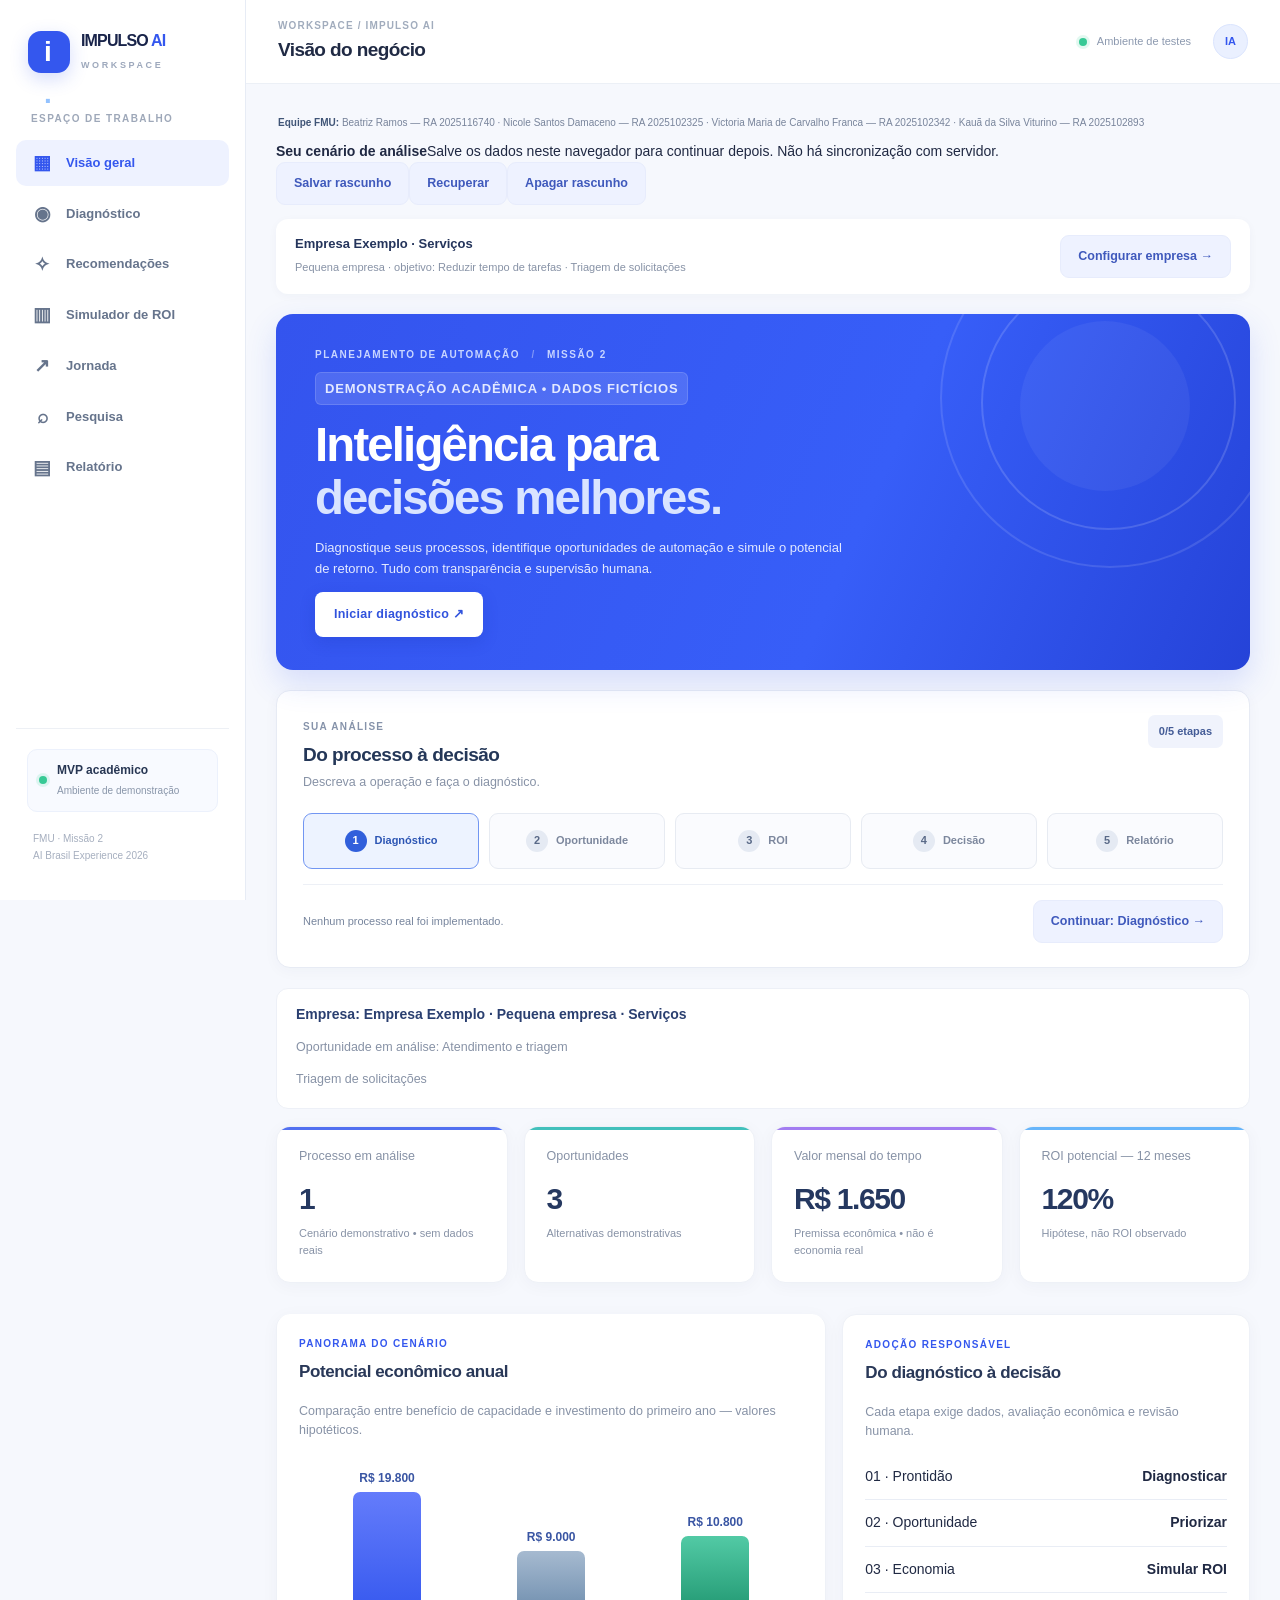
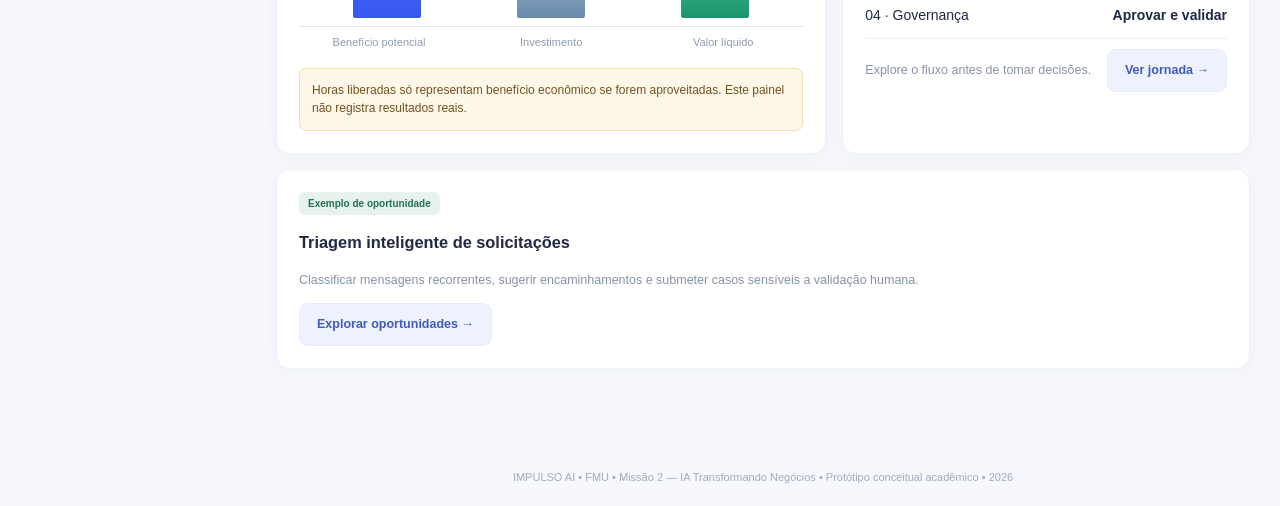
==== commit 5cebb621: "feat: controles visiveis de salvar recuperar e apagar dados locais" ====
--- a/index.html
+++ b/index.html
@@ -1,7 +1,7 @@
 <!doctype html>
 <html lang="pt-BR"><head><meta charset="utf-8"><meta name="viewport" content="width=device-width,initial-scale=1"><title>IMPULSO AI — Da intenção à implementação</title><meta name="description" content="MVP conceitual FMU — Missão 2 AI Brasil Experience 2026"><link rel="stylesheet" href="./css/style.css"></head><body>
 <div class="app-shell"><aside class="app-sidebar"><div class="sidebar-brand"><div class="brand-symbol" aria-hidden="true">i<span>.</span></div><div class="brand-words"><strong>IMPULSO <span>AI</span></strong><small>WORKSPACE</small></div></div><div class="sidebar-caption">ESPAÇO DE TRABALHO</div><nav aria-label="Navegação principal"><button class="active" data-tab="inicio"><span class="nav-icon" aria-hidden="true">▦</span><span class="nav-label">Visão geral</span></button><button data-tab="diagnostico"><span class="nav-icon" aria-hidden="true">◉</span><span class="nav-label">Diagnóstico</span></button><button data-tab="recomendacoes"><span class="nav-icon" aria-hidden="true">✧</span><span class="nav-label">Recomendações</span></button><button data-tab="roi"><span class="nav-icon" aria-hidden="true">▥</span><span class="nav-label">Simulador de ROI</span></button><button data-tab="jornada"><span class="nav-icon" aria-hidden="true">↗</span><span class="nav-label">Jornada</span></button><button data-tab="pesquisa"><span class="nav-icon" aria-hidden="true">⌕</span><span class="nav-label">Pesquisa</span></button><button data-tab="relatorio"><span class="nav-icon" aria-hidden="true">▤</span><span class="nav-label">Relatório</span></button></nav><div class="sidebar-bottom"><div class="sidebar-status"><span class="status-dot"></span><div><strong>MVP acadêmico</strong><small>Ambiente de demonstração</small></div></div><p>FMU · Missão 2<br>AI Brasil Experience 2026</p></div></aside><div class="app-main"><header class="app-topbar"><div><span class="topbar-kicker">WORKSPACE / IMPULSO AI</span><strong class="topbar-title">Visão do negócio</strong></div><div class="topbar-actions"><span class="topbar-dot"></span><span>Ambiente de testes</span><span class="topbar-avatar" aria-hidden="true">IA</span></div></header>
-<main><div class="project-authors"><strong>Equipe FMU:</strong> Beatriz Ramos — RA 2025116740 · Nicole Santos Damaceno — RA 2025102325 · Victoria Maria de Carvalho Franca — RA 2025102342 · Kauã da Silva Viturino — RA 2025102893</div><div class="profile-strip"><div><strong id="profileLabel">Empresa demonstrativa</strong><p class="sub" id="profileSubtitle">Comece informando o contexto do negócio para personalizar as recomendações.</p></div><button class="ghost" data-go="diagnostico">Configurar empresa →</button></div><section class="screen active" id="inicio"><div class="hero"><div class="hero-decoration" aria-hidden="true"><span></span><span></span><span></span></div><div class="eyebrow">PLANEJAMENTO DE AUTOMAÇÃO <span class="hero-separator">/</span> MISSÃO 2</div><p class="demo-label">DEMONSTRAÇÃO ACADÊMICA • DADOS FICTÍCIOS</p><h2>Inteligência para<br><em>decisões melhores.</em></h2><p>Diagnostique seus processos, identifique oportunidades de automação e simule o potencial de retorno. Tudo com transparência e supervisão humana.</p><button class="primary" data-go="diagnostico">Iniciar diagnóstico <span aria-hidden="true">↗</span></button></div><div class="workflow-panel" aria-label="Progresso da análise"><div class="workflow-heading"><div><span class="section-overline">SUA ANÁLISE</span><h3>Do processo à decisão</h3><p class="sub" id="workflowHint">Comece preenchendo o diagnóstico da empresa.</p></div><span id="workflowBadge" class="workflow-badge">Não iniciado</span></div><div class="workflow-steps" id="workflowSteps" role="group" aria-label="Etapas do processo"></div><div class="workflow-bottom"><span id="workflowLastAction">Nenhuma decisão simulada foi registrada.</span><button class="ghost" id="workflowNext" type="button">Começar análise →</button></div></div><div class="ready-summary"><strong id="dashboardContext">Empresa: Empresa Exemplo · Pequena empresa · Serviços</strong><p class="sub" id="dashboardOpportunity">Oportunidade em análise: Atendimento e triagem</p><p class="sub" id="dashboardProcess">Triagem de solicitações</p></div><div class="grid" style="margin-top:17px"><div class="card"><div class="sub">Processo em análise</div><div class="stat" id="kprocess">1</div><div class="sub">Cenário demonstrativo • sem dados reais</div></div><div class="card"><div class="sub">Oportunidades</div><div class="stat">3</div><div class="sub">Alternativas demonstrativas</div></div><div class="card"><div class="sub">Valor mensal do tempo</div><div class="stat" id="kvalue">R$ 1.650</div><div class="sub">Premissa econômica • não é economia real</div></div><div class="card"><div class="sub">ROI potencial — 12 meses</div><div class="stat" id="kroi">120%</div><div class="sub">Hipótese, não ROI observado</div></div></div><div class="analytics-layout"><div class="card"><div class="eyebrow">Panorama do cenário</div><h3>Potencial econômico anual</h3><p class="sub">Comparação entre benefício de capacidade e investimento do primeiro ano — valores hipotéticos.</p><div class="mini-chart" id="dashChart" aria-label="Gráfico de benefício e investimento anual"><div class="bar-col"><strong id="dashBenefit">R$ 19.800</strong><span id="dashBenefitBar" style="height:100%"></span></div><div class="bar-col"><strong id="dashCost">R$ 9.000</strong><span id="dashCostBar" style="height:45%;background:linear-gradient(180deg,#a6bad0,#6a8aab)"></span></div><div class="bar-col"><strong id="dashNet">R$ 10.800</strong><span id="dashNetBar" style="height:55%;background:linear-gradient(180deg,#52caa5,#1e946e)"></span></div></div><div class="mini-chart-labels"><span>Benefício potencial</span><span>Investimento</span><span>Valor líquido</span></div><div class="warning" style="margin-top:17px">Horas liberadas só representam benefício econômico se forem aproveitadas. Este painel não registra resultados reais.</div></div><div class="card"><div class="eyebrow">Adoção responsável</div><h3>Do diagnóstico à decisão</h3><p class="sub">Cada etapa exige dados, avaliação econômica e revisão humana.</p><div class="line"><span>01 · Prontidão</span><strong>Diagnosticar</strong></div><div class="line"><span>02 · Oportunidade</span><strong>Priorizar</strong></div><div class="line"><span>03 · Economia</span><strong>Simular ROI</strong></div><div class="line"><span>04 · Governança</span><strong>Aprovar e validar</strong></div><div class="quick-action"><div class="sub">Explore o fluxo antes de tomar decisões.</div><button class="ghost" data-go="jornada">Ver jornada →</button></div></div></div><div class="card"><span class="tag">Exemplo de oportunidade</span><h3>Triagem inteligente de solicitações</h3><p class="sub">Classificar mensagens recorrentes, sugerir encaminhamentos e submeter casos sensíveis a validação humana.</p><button class="ghost" data-go="recomendacoes">Explorar oportunidades →</button></div></section>
+<main><div class="project-authors"><strong>Equipe FMU:</strong> Beatriz Ramos — RA 2025116740 · Nicole Santos Damaceno — RA 2025102325 · Victoria Maria de Carvalho Franca — RA 2025102342 · Kauã da Silva Viturino — RA 2025102893</div><div class="draft-toolbar" role="group" aria-label="Rascunho local"><div><strong>Seu cenário de análise</strong><span>Salve os dados neste navegador para continuar depois. Não há sincronização com servidor.</span></div><div class="draft-actions"><button id="saveDraft" class="ghost" type="button">Salvar rascunho</button><button id="loadDraft" class="ghost" type="button">Recuperar</button><button id="clearDraft" class="ghost" type="button">Apagar rascunho</button></div><p id="draftMessage" role="status" class="draft-message"></p></div><div class="profile-strip"><div><strong id="profileLabel">Empresa demonstrativa</strong><p class="sub" id="profileSubtitle">Comece informando o contexto do negócio para personalizar as recomendações.</p></div><button class="ghost" data-go="diagnostico">Configurar empresa →</button></div><section class="screen active" id="inicio"><div class="hero"><div class="hero-decoration" aria-hidden="true"><span></span><span></span><span></span></div><div class="eyebrow">PLANEJAMENTO DE AUTOMAÇÃO <span class="hero-separator">/</span> MISSÃO 2</div><p class="demo-label">DEMONSTRAÇÃO ACADÊMICA • DADOS FICTÍCIOS</p><h2>Inteligência para<br><em>decisões melhores.</em></h2><p>Diagnostique seus processos, identifique oportunidades de automação e simule o potencial de retorno. Tudo com transparência e supervisão humana.</p><button class="primary" data-go="diagnostico">Iniciar diagnóstico <span aria-hidden="true">↗</span></button></div><div class="workflow-panel" aria-label="Progresso da análise"><div class="workflow-heading"><div><span class="section-overline">SUA ANÁLISE</span><h3>Do processo à decisão</h3><p class="sub" id="workflowHint">Comece preenchendo o diagnóstico da empresa.</p></div><span id="workflowBadge" class="workflow-badge">Não iniciado</span></div><div class="workflow-steps" id="workflowSteps" role="group" aria-label="Etapas do processo"></div><div class="workflow-bottom"><span id="workflowLastAction">Nenhuma decisão simulada foi registrada.</span><button class="ghost" id="workflowNext" type="button">Começar análise →</button></div></div><div class="ready-summary"><strong id="dashboardContext">Empresa: Empresa Exemplo · Pequena empresa · Serviços</strong><p class="sub" id="dashboardOpportunity">Oportunidade em análise: Atendimento e triagem</p><p class="sub" id="dashboardProcess">Triagem de solicitações</p></div><div class="grid" style="margin-top:17px"><div class="card"><div class="sub">Processo em análise</div><div class="stat" id="kprocess">1</div><div class="sub">Cenário demonstrativo • sem dados reais</div></div><div class="card"><div class="sub">Oportunidades</div><div class="stat">3</div><div class="sub">Alternativas demonstrativas</div></div><div class="card"><div class="sub">Valor mensal do tempo</div><div class="stat" id="kvalue">R$ 1.650</div><div class="sub">Premissa econômica • não é economia real</div></div><div class="card"><div class="sub">ROI potencial — 12 meses</div><div class="stat" id="kroi">120%</div><div class="sub">Hipótese, não ROI observado</div></div></div><div class="analytics-layout"><div class="card"><div class="eyebrow">Panorama do cenário</div><h3>Potencial econômico anual</h3><p class="sub">Comparação entre benefício de capacidade e investimento do primeiro ano — valores hipotéticos.</p><div class="mini-chart" id="dashChart" aria-label="Gráfico de benefício e investimento anual"><div class="bar-col"><strong id="dashBenefit">R$ 19.800</strong><span id="dashBenefitBar" style="height:100%"></span></div><div class="bar-col"><strong id="dashCost">R$ 9.000</strong><span id="dashCostBar" style="height:45%;background:linear-gradient(180deg,#a6bad0,#6a8aab)"></span></div><div class="bar-col"><strong id="dashNet">R$ 10.800</strong><span id="dashNetBar" style="height:55%;background:linear-gradient(180deg,#52caa5,#1e946e)"></span></div></div><div class="mini-chart-labels"><span>Benefício potencial</span><span>Investimento</span><span>Valor líquido</span></div><div class="warning" style="margin-top:17px">Horas liberadas só representam benefício econômico se forem aproveitadas. Este painel não registra resultados reais.</div></div><div class="card"><div class="eyebrow">Adoção responsável</div><h3>Do diagnóstico à decisão</h3><p class="sub">Cada etapa exige dados, avaliação econômica e revisão humana.</p><div class="line"><span>01 · Prontidão</span><strong>Diagnosticar</strong></div><div class="line"><span>02 · Oportunidade</span><strong>Priorizar</strong></div><div class="line"><span>03 · Economia</span><strong>Simular ROI</strong></div><div class="line"><span>04 · Governança</span><strong>Aprovar e validar</strong></div><div class="quick-action"><div class="sub">Explore o fluxo antes de tomar decisões.</div><button class="ghost" data-go="jornada">Ver jornada →</button></div></div></div><div class="card"><span class="tag">Exemplo de oportunidade</span><h3>Triagem inteligente de solicitações</h3><p class="sub">Classificar mensagens recorrentes, sugerir encaminhamentos e submeter casos sensíveis a validação humana.</p><button class="ghost" data-go="recomendacoes">Explorar oportunidades →</button></div></section>
 <section class="screen" id="diagnostico"><div class="eyebrow">01 / Prontidão</div><h2 class="title">Diagnóstico empresarial <span class="pill">4 dimensões</span></h2><p class="sub">Avaliação demonstrativa por critérios. Os dados iniciais são fictícios e não são enviados a modelos externos.</p><div class="two"><div class="card"><div class="eyebrow">Etapa 1 · Contexto da empresa</div><div class="profile-grid"><label class="label">Empresa ou projeto<input id="empresaNome" value="Empresa Exemplo" maxlength="80" placeholder="Nome da empresa"></label><label class="label">Setor<select id="empresaSetor"><option value="Serviços" selected>Serviços</option><option value="Comércio">Comércio</option><option value="Indústria">Indústria</option><option value="Educação">Educação</option><option value="Outro">Outro</option></select></label><label class="label">Porte<select id="empresaPorte"><option value="Microempresa">Microempresa</option><option value="Pequena empresa" selected>Pequena empresa</option><option value="Média empresa">Média empresa</option></select></label><label class="label">Objetivo prioritário<select id="empresaObjetivo"><option value="Reduzir tempo de tarefas" selected>Reduzir tempo de tarefas</option><option value="Melhorar atendimento">Melhorar atendimento</option><option value="Organizar dados e documentos">Organizar dados e documentos</option><option value="Aumentar conversão comercial">Aumentar conversão comercial</option></select></label></div><div class="eyebrow" style="margin-top:19px">Etapa 2 · Processo avaliado</div><label class="label">Nome do processo<input id="proc" value="Triagem de solicitações"></label><label class="label">Descrição da atividade<textarea id="desc" rows="4">Nossa equipe lê, classifica e encaminha manualmente mensagens recebidas.</textarea></label><label class="label">Solicitações por dia<input id="vol" type="number" value="40" min="1"></label><label class="label">Qualidade e organização dos dados<select id="dados"><option value="20">Boa</option><option value="10" selected>Parcial</option><option value="0">Insuficiente</option></select></label><label class="label">Preparo dos funcionários<select id="equipe"><option value="20">Preparados</option><option value="10" selected>Parcial</option><option value="0">Sem treinamento</option></select></label><label class="label">Integração com sistemas<select id="integracao"><option value="20">Não necessária</option><option value="10" selected>Planejada</option><option value="0">Não planejada</option></select></label><label class="label">Privacidade e segurança<select id="seguranca"><option value="20">Controles definidos</option><option value="10" selected>Em avaliação</option><option value="0">Sem controles</option></select></label><button class="primary" id="analisar">Analisar prontidão</button></div><div class="card"><div class="sub">Índice ilustrativo de prontidão</div><div class="stat" style="font-size:52px"><span id="score">60</span><span style="font-size:17px;color:#99acc1"> / 100</span></div><div class="bar"><div id="progress"></div></div><strong id="nivel">Prontidão intermediária</strong><div class="sub" id="feedback" style="margin-top:18px">Verifique a organização dos dados, a capacitação e os controles de segurança.</div><div style="margin-top:23px;border-top:1px solid var(--line);padding-top:12px"><h3>Prontidão por dimensão</h3><p class="sub">Pontuações qualitativas convertidas para um índice didático; nenhuma nota é certificação.</p><div id="readinessBreakdown" aria-live="polite"></div></div><div id="guardAlert" class="guard-alert" role="status"><b>Verificação de risco:</b> este diagnóstico exige supervisão e controles mínimos de dados.</div><div class="ready-summary"><strong>Plano de ação sugerido</strong><div id="actionPlan" class="action-list"></div></div><div class="warning" style="margin-top:18px">Índice acadêmico ilustrativo. Não é auditoria, certificação ou recomendação profissional.</div><button class="ghost" data-go="recomendacoes" style="margin-top:16px">Ver recomendações →</button></div></div></section>
 <section class="screen" id="recomendacoes"><div class="eyebrow">02 / Oportunidades</div><h2 class="title">Oportunidades para avaliar</h2><p class="sub">Compare aplicações possíveis, escolha uma oportunidade e avalie os riscos antes de propor um piloto.</p><div class="recommendation-context" id="recommendationContext" aria-live="polite">Recomendações do cenário demonstrativo.</div><div class="card"><div class="eyebrow">Comparativo de oportunidades</div><div class="reco-grid" id="opportunityCompare"></div><p class="small-note">Os perfis de complexidade e benefícios são qualitativos, definidos para fins acadêmicos; não são previsões financeiras.</p></div><div id="recitems"></div></section>
 <section class="screen" id="roi"><div class="eyebrow">03 / Economia</div><h2 class="title">Simulador de ROI <span class="pill">Cenários em tempo real</span></h2><p class="sub">Insira as premissas de uma empresa para projetar benefícios, custos e prazo de retorno. Os resultados representam capacidade econômica potencial, não lucro comprovado.</p><div class="two"><div class="scenario-context" id="scenarioContext">Simulação independente: ajuste valores para representar o processo avaliado.</div><div class="card"><h3>Parâmetros da simulação</h3><div class="grid" style="grid-template-columns:repeat(2,minmax(0,1fr))"><label class="label">Funcionários<input id="pessoas" type="number" min="1" value="10"></label><label class="label">Min/dia<input id="minutos" type="number" min="0" value="15"></label><label class="label">Custo/hora (R$)<input id="hora" type="number" min="0" value="30"></label><label class="label">Dias úteis/mês<input id="dias" type="number" min="1" max="31" value="22"></label><label class="label">Mensalidade (R$)<input id="mensal" type="number" min="0" value="600"></label><label class="label">Implantação (R$)<input id="implantacao" type="number" min="0" value="1800"></label><label class="label">Custos extras/ano<input id="extras" type="number" min="0" value="0"></label><label class="label">Realização (%)<input id="realizacao" type="number" min="0" max="100" value="100"></label></div><button class="ghost" id="reset">Restaurar cenário</button></div><div class="card"><div class="metric"><small>ROI ECONÔMICO POTENCIAL</small><b id="roiResult">120,0%</b><small>Projeção em 12 meses</small></div><div class="line"><span>Horas liberadas / mês</span><strong id="horasR">55 h</strong></div><div class="line"><span>Benefício anual</span><strong id="beneficioR">R$ 19.800</strong></div><div class="line"><span>Investimento anual</span><strong id="custoR">R$ 9.000</strong></div><div class="line"><span>Benefício líquido potencial</span><strong id="liquidoR">R$ 10.800</strong></div><div class="line"><span>Payback projetado</span><strong id="paybackR">—</strong></div><p class="sub">ROI = (benefício econômico − investimento) ÷ investimento × 100.</p><button class="primary" id="exportar">Exportar resultados (.txt) ↓</button></div></div><div class="card"><div class="eyebrow">Análise de sensibilidade</div><h3>Três cenários de aproveitamento</h3><div class="scenario-grid" id="threeScenarios" aria-live="polite"></div><p class="small-note">Conservador = 25%, moderado = 50%, otimista = 100% da capacidade projetada. O custo anual é mantido constante.</p></div><div class="card"><div class="eyebrow">Comparação visual</div><h3>Benefício e investimento em 12 meses</h3><div id="roiVisual" class="scenario-bars" aria-live="polite"></div><div id="roiInterpretation" class="scenario-summary"></div></div><div class="card"><strong>Sensibilidade do retorno</strong><p class="sub">Estimativa com diferentes níveis de aproveitamento do tempo liberado.</p><div id="sensibilidade"></div><div class="warning" style="margin-top:18px">Os valores são hipóteses acadêmicas. Tempo liberado não corresponde automaticamente a economia de caixa ou lucro.</div></div></section>
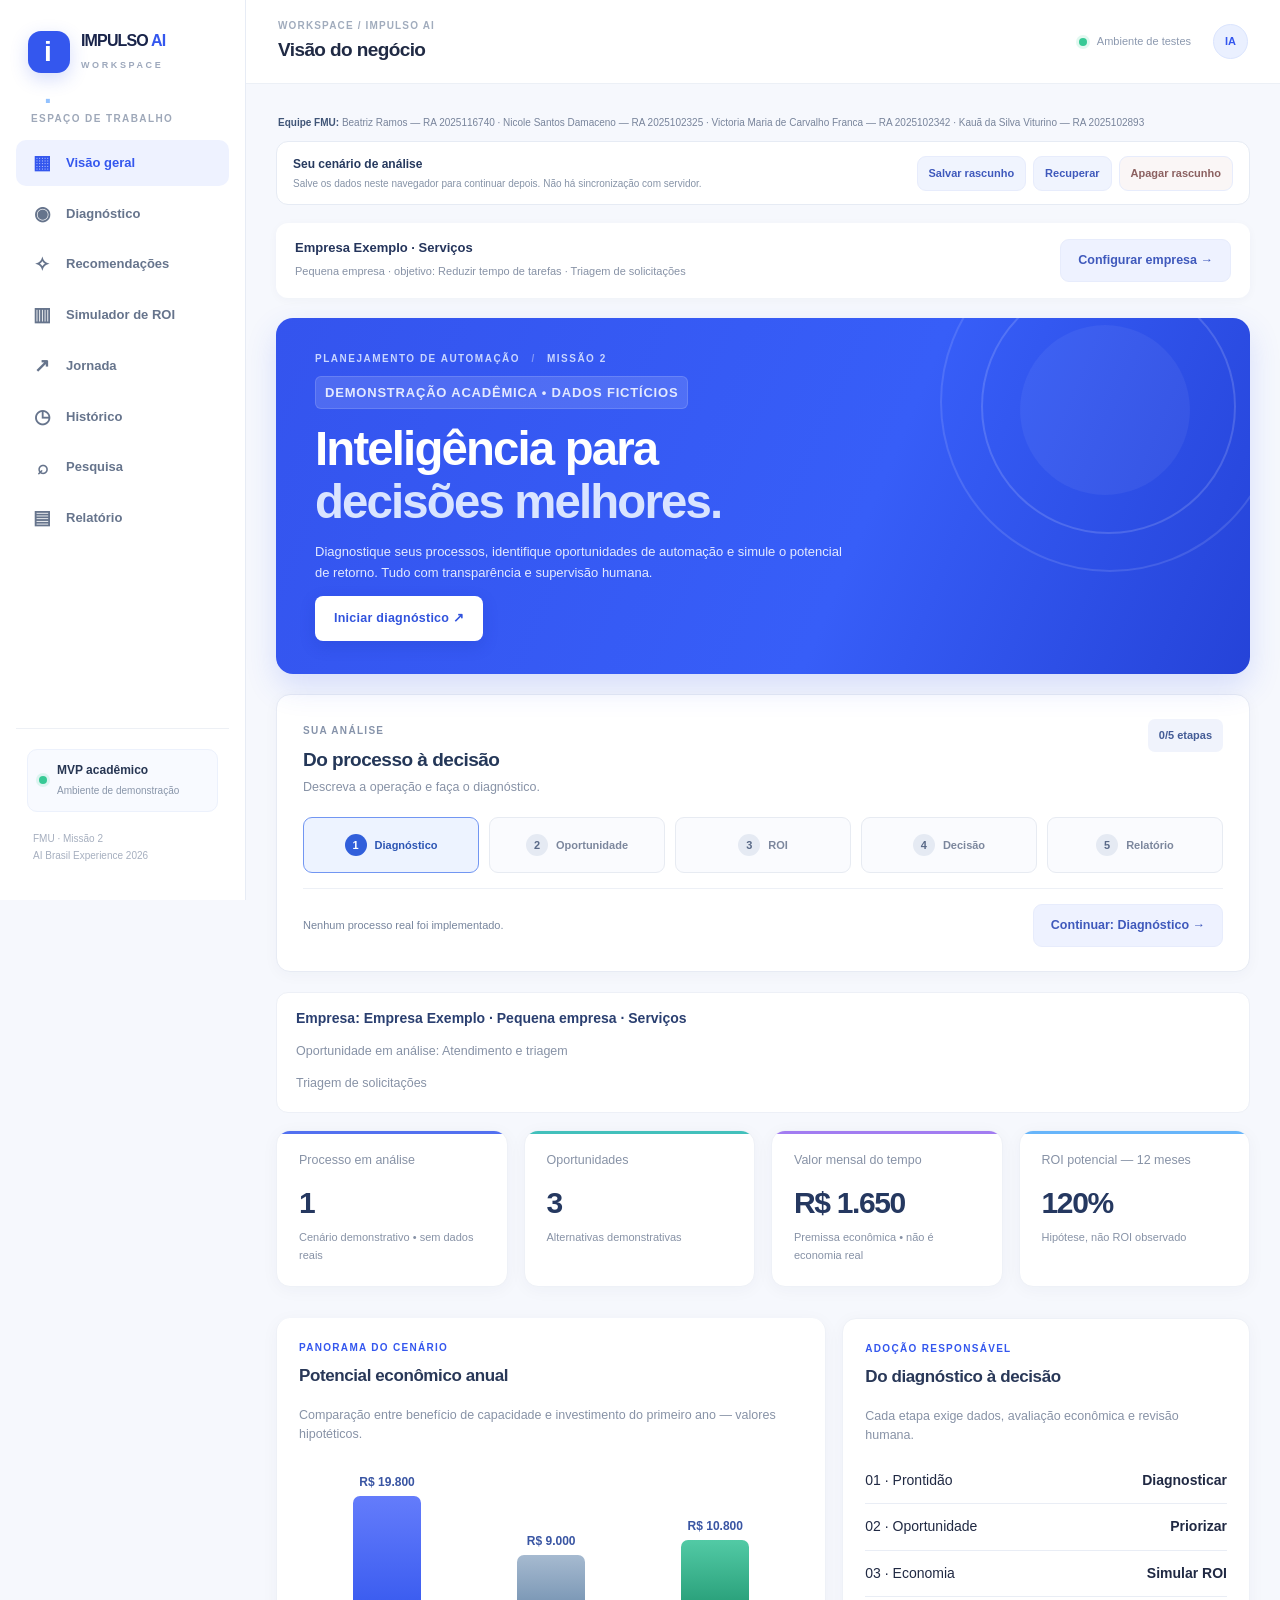
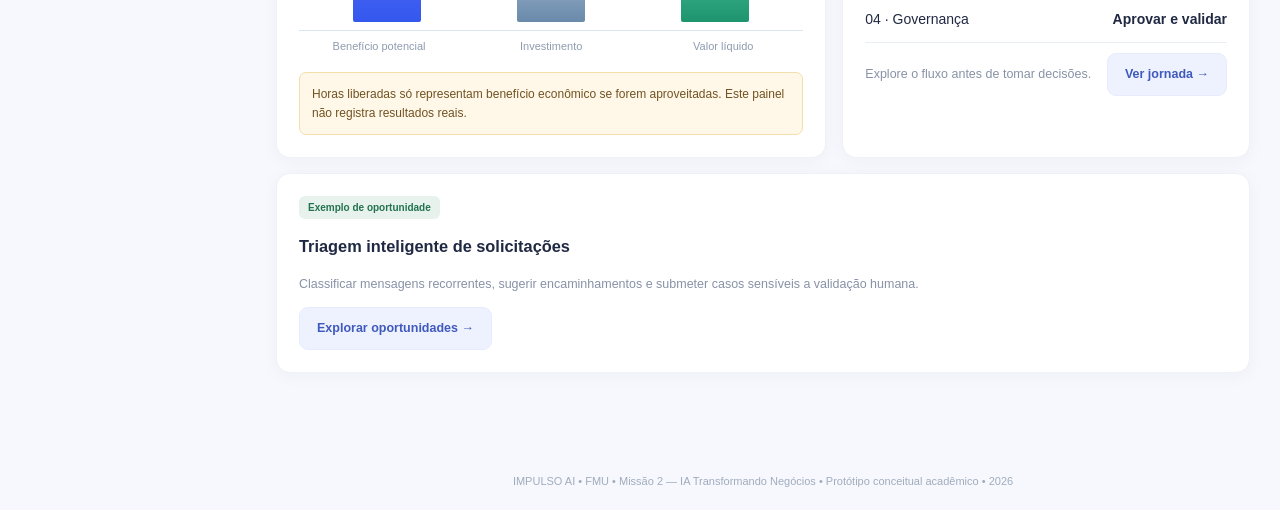
==== commit 41199c27: "feat: modelos prontos, indicadores por volume, historico e relatorio executivo" ====
--- a/index.html
+++ b/index.html
@@ -1,11 +1,11 @@
 <!doctype html>
 <html lang="pt-BR"><head><meta charset="utf-8"><meta name="viewport" content="width=device-width,initial-scale=1"><title>IMPULSO AI — Da intenção à implementação</title><meta name="description" content="MVP conceitual FMU — Missão 2 AI Brasil Experience 2026"><link rel="stylesheet" href="./css/style.css"></head><body>
-<div class="app-shell"><aside class="app-sidebar"><div class="sidebar-brand"><div class="brand-symbol" aria-hidden="true">i<span>.</span></div><div class="brand-words"><strong>IMPULSO <span>AI</span></strong><small>WORKSPACE</small></div></div><div class="sidebar-caption">ESPAÇO DE TRABALHO</div><nav aria-label="Navegação principal"><button class="active" data-tab="inicio"><span class="nav-icon" aria-hidden="true">▦</span><span class="nav-label">Visão geral</span></button><button data-tab="diagnostico"><span class="nav-icon" aria-hidden="true">◉</span><span class="nav-label">Diagnóstico</span></button><button data-tab="recomendacoes"><span class="nav-icon" aria-hidden="true">✧</span><span class="nav-label">Recomendações</span></button><button data-tab="roi"><span class="nav-icon" aria-hidden="true">▥</span><span class="nav-label">Simulador de ROI</span></button><button data-tab="jornada"><span class="nav-icon" aria-hidden="true">↗</span><span class="nav-label">Jornada</span></button><button data-tab="pesquisa"><span class="nav-icon" aria-hidden="true">⌕</span><span class="nav-label">Pesquisa</span></button><button data-tab="relatorio"><span class="nav-icon" aria-hidden="true">▤</span><span class="nav-label">Relatório</span></button></nav><div class="sidebar-bottom"><div class="sidebar-status"><span class="status-dot"></span><div><strong>MVP acadêmico</strong><small>Ambiente de demonstração</small></div></div><p>FMU · Missão 2<br>AI Brasil Experience 2026</p></div></aside><div class="app-main"><header class="app-topbar"><div><span class="topbar-kicker">WORKSPACE / IMPULSO AI</span><strong class="topbar-title">Visão do negócio</strong></div><div class="topbar-actions"><span class="topbar-dot"></span><span>Ambiente de testes</span><span class="topbar-avatar" aria-hidden="true">IA</span></div></header>
+<div class="app-shell"><aside class="app-sidebar"><div class="sidebar-brand"><div class="brand-symbol" aria-hidden="true">i<span>.</span></div><div class="brand-words"><strong>IMPULSO <span>AI</span></strong><small>WORKSPACE</small></div></div><div class="sidebar-caption">ESPAÇO DE TRABALHO</div><nav aria-label="Navegação principal"><button class="active" data-tab="inicio"><span class="nav-icon" aria-hidden="true">▦</span><span class="nav-label">Visão geral</span></button><button data-tab="diagnostico"><span class="nav-icon" aria-hidden="true">◉</span><span class="nav-label">Diagnóstico</span></button><button data-tab="recomendacoes"><span class="nav-icon" aria-hidden="true">✧</span><span class="nav-label">Recomendações</span></button><button data-tab="roi"><span class="nav-icon" aria-hidden="true">▥</span><span class="nav-label">Simulador de ROI</span></button><button data-tab="jornada"><span class="nav-icon" aria-hidden="true">↗</span><span class="nav-label">Jornada</span></button><button data-tab="historico"><span class="nav-icon" aria-hidden="true">◷</span><span class="nav-label">Histórico</span></button><button data-tab="pesquisa"><span class="nav-icon" aria-hidden="true">⌕</span><span class="nav-label">Pesquisa</span></button><button data-tab="relatorio"><span class="nav-icon" aria-hidden="true">▤</span><span class="nav-label">Relatório</span></button></nav><div class="sidebar-bottom"><div class="sidebar-status"><span class="status-dot"></span><div><strong>MVP acadêmico</strong><small>Ambiente de demonstração</small></div></div><p>FMU · Missão 2<br>AI Brasil Experience 2026</p></div></aside><div class="app-main"><header class="app-topbar"><div><span class="topbar-kicker">WORKSPACE / IMPULSO AI</span><strong class="topbar-title">Visão do negócio</strong></div><div class="topbar-actions"><span class="topbar-dot"></span><span>Ambiente de testes</span><span class="topbar-avatar" aria-hidden="true">IA</span></div></header>
 <main><div class="project-authors"><strong>Equipe FMU:</strong> Beatriz Ramos — RA 2025116740 · Nicole Santos Damaceno — RA 2025102325 · Victoria Maria de Carvalho Franca — RA 2025102342 · Kauã da Silva Viturino — RA 2025102893</div><div class="draft-toolbar" role="group" aria-label="Rascunho local"><div><strong>Seu cenário de análise</strong><span>Salve os dados neste navegador para continuar depois. Não há sincronização com servidor.</span></div><div class="draft-actions"><button id="saveDraft" class="ghost" type="button">Salvar rascunho</button><button id="loadDraft" class="ghost" type="button">Recuperar</button><button id="clearDraft" class="ghost" type="button">Apagar rascunho</button></div><p id="draftMessage" role="status" class="draft-message"></p></div><div class="profile-strip"><div><strong id="profileLabel">Empresa demonstrativa</strong><p class="sub" id="profileSubtitle">Comece informando o contexto do negócio para personalizar as recomendações.</p></div><button class="ghost" data-go="diagnostico">Configurar empresa →</button></div><section class="screen active" id="inicio"><div class="hero"><div class="hero-decoration" aria-hidden="true"><span></span><span></span><span></span></div><div class="eyebrow">PLANEJAMENTO DE AUTOMAÇÃO <span class="hero-separator">/</span> MISSÃO 2</div><p class="demo-label">DEMONSTRAÇÃO ACADÊMICA • DADOS FICTÍCIOS</p><h2>Inteligência para<br><em>decisões melhores.</em></h2><p>Diagnostique seus processos, identifique oportunidades de automação e simule o potencial de retorno. Tudo com transparência e supervisão humana.</p><button class="primary" data-go="diagnostico">Iniciar diagnóstico <span aria-hidden="true">↗</span></button></div><div class="workflow-panel" aria-label="Progresso da análise"><div class="workflow-heading"><div><span class="section-overline">SUA ANÁLISE</span><h3>Do processo à decisão</h3><p class="sub" id="workflowHint">Comece preenchendo o diagnóstico da empresa.</p></div><span id="workflowBadge" class="workflow-badge">Não iniciado</span></div><div class="workflow-steps" id="workflowSteps" role="group" aria-label="Etapas do processo"></div><div class="workflow-bottom"><span id="workflowLastAction">Nenhuma decisão simulada foi registrada.</span><button class="ghost" id="workflowNext" type="button">Começar análise →</button></div></div><div class="ready-summary"><strong id="dashboardContext">Empresa: Empresa Exemplo · Pequena empresa · Serviços</strong><p class="sub" id="dashboardOpportunity">Oportunidade em análise: Atendimento e triagem</p><p class="sub" id="dashboardProcess">Triagem de solicitações</p></div><div class="grid" style="margin-top:17px"><div class="card"><div class="sub">Processo em análise</div><div class="stat" id="kprocess">1</div><div class="sub">Cenário demonstrativo • sem dados reais</div></div><div class="card"><div class="sub">Oportunidades</div><div class="stat">3</div><div class="sub">Alternativas demonstrativas</div></div><div class="card"><div class="sub">Valor mensal do tempo</div><div class="stat" id="kvalue">R$ 1.650</div><div class="sub">Premissa econômica • não é economia real</div></div><div class="card"><div class="sub">ROI potencial — 12 meses</div><div class="stat" id="kroi">120%</div><div class="sub">Hipótese, não ROI observado</div></div></div><div class="analytics-layout"><div class="card"><div class="eyebrow">Panorama do cenário</div><h3>Potencial econômico anual</h3><p class="sub">Comparação entre benefício de capacidade e investimento do primeiro ano — valores hipotéticos.</p><div class="mini-chart" id="dashChart" aria-label="Gráfico de benefício e investimento anual"><div class="bar-col"><strong id="dashBenefit">R$ 19.800</strong><span id="dashBenefitBar" style="height:100%"></span></div><div class="bar-col"><strong id="dashCost">R$ 9.000</strong><span id="dashCostBar" style="height:45%;background:linear-gradient(180deg,#a6bad0,#6a8aab)"></span></div><div class="bar-col"><strong id="dashNet">R$ 10.800</strong><span id="dashNetBar" style="height:55%;background:linear-gradient(180deg,#52caa5,#1e946e)"></span></div></div><div class="mini-chart-labels"><span>Benefício potencial</span><span>Investimento</span><span>Valor líquido</span></div><div class="warning" style="margin-top:17px">Horas liberadas só representam benefício econômico se forem aproveitadas. Este painel não registra resultados reais.</div></div><div class="card"><div class="eyebrow">Adoção responsável</div><h3>Do diagnóstico à decisão</h3><p class="sub">Cada etapa exige dados, avaliação econômica e revisão humana.</p><div class="line"><span>01 · Prontidão</span><strong>Diagnosticar</strong></div><div class="line"><span>02 · Oportunidade</span><strong>Priorizar</strong></div><div class="line"><span>03 · Economia</span><strong>Simular ROI</strong></div><div class="line"><span>04 · Governança</span><strong>Aprovar e validar</strong></div><div class="quick-action"><div class="sub">Explore o fluxo antes de tomar decisões.</div><button class="ghost" data-go="jornada">Ver jornada →</button></div></div></div><div class="card"><span class="tag">Exemplo de oportunidade</span><h3>Triagem inteligente de solicitações</h3><p class="sub">Classificar mensagens recorrentes, sugerir encaminhamentos e submeter casos sensíveis a validação humana.</p><button class="ghost" data-go="recomendacoes">Explorar oportunidades →</button></div></section>
-<section class="screen" id="diagnostico"><div class="eyebrow">01 / Prontidão</div><h2 class="title">Diagnóstico empresarial <span class="pill">4 dimensões</span></h2><p class="sub">Avaliação demonstrativa por critérios. Os dados iniciais são fictícios e não são enviados a modelos externos.</p><div class="two"><div class="card"><div class="eyebrow">Etapa 1 · Contexto da empresa</div><div class="profile-grid"><label class="label">Empresa ou projeto<input id="empresaNome" value="Empresa Exemplo" maxlength="80" placeholder="Nome da empresa"></label><label class="label">Setor<select id="empresaSetor"><option value="Serviços" selected>Serviços</option><option value="Comércio">Comércio</option><option value="Indústria">Indústria</option><option value="Educação">Educação</option><option value="Outro">Outro</option></select></label><label class="label">Porte<select id="empresaPorte"><option value="Microempresa">Microempresa</option><option value="Pequena empresa" selected>Pequena empresa</option><option value="Média empresa">Média empresa</option></select></label><label class="label">Objetivo prioritário<select id="empresaObjetivo"><option value="Reduzir tempo de tarefas" selected>Reduzir tempo de tarefas</option><option value="Melhorar atendimento">Melhorar atendimento</option><option value="Organizar dados e documentos">Organizar dados e documentos</option><option value="Aumentar conversão comercial">Aumentar conversão comercial</option></select></label></div><div class="eyebrow" style="margin-top:19px">Etapa 2 · Processo avaliado</div><label class="label">Nome do processo<input id="proc" value="Triagem de solicitações"></label><label class="label">Descrição da atividade<textarea id="desc" rows="4">Nossa equipe lê, classifica e encaminha manualmente mensagens recebidas.</textarea></label><label class="label">Solicitações por dia<input id="vol" type="number" value="40" min="1"></label><label class="label">Qualidade e organização dos dados<select id="dados"><option value="20">Boa</option><option value="10" selected>Parcial</option><option value="0">Insuficiente</option></select></label><label class="label">Preparo dos funcionários<select id="equipe"><option value="20">Preparados</option><option value="10" selected>Parcial</option><option value="0">Sem treinamento</option></select></label><label class="label">Integração com sistemas<select id="integracao"><option value="20">Não necessária</option><option value="10" selected>Planejada</option><option value="0">Não planejada</option></select></label><label class="label">Privacidade e segurança<select id="seguranca"><option value="20">Controles definidos</option><option value="10" selected>Em avaliação</option><option value="0">Sem controles</option></select></label><button class="primary" id="analisar">Analisar prontidão</button></div><div class="card"><div class="sub">Índice ilustrativo de prontidão</div><div class="stat" style="font-size:52px"><span id="score">60</span><span style="font-size:17px;color:#99acc1"> / 100</span></div><div class="bar"><div id="progress"></div></div><strong id="nivel">Prontidão intermediária</strong><div class="sub" id="feedback" style="margin-top:18px">Verifique a organização dos dados, a capacitação e os controles de segurança.</div><div style="margin-top:23px;border-top:1px solid var(--line);padding-top:12px"><h3>Prontidão por dimensão</h3><p class="sub">Pontuações qualitativas convertidas para um índice didático; nenhuma nota é certificação.</p><div id="readinessBreakdown" aria-live="polite"></div></div><div id="guardAlert" class="guard-alert" role="status"><b>Verificação de risco:</b> este diagnóstico exige supervisão e controles mínimos de dados.</div><div class="ready-summary"><strong>Plano de ação sugerido</strong><div id="actionPlan" class="action-list"></div></div><div class="warning" style="margin-top:18px">Índice acadêmico ilustrativo. Não é auditoria, certificação ou recomendação profissional.</div><button class="ghost" data-go="recomendacoes" style="margin-top:16px">Ver recomendações →</button></div></div></section>
+<section class="screen" id="diagnostico"><div class="eyebrow">01 / Prontidão</div><h2 class="title">Diagnóstico empresarial <span class="pill">4 dimensões</span></h2><p class="sub">Avaliação demonstrativa por critérios. Os dados iniciais são fictícios e não são enviados a modelos externos.</p><div class="two"><div class="card"><div class="eyebrow">Etapa 1 · Contexto da empresa</div><div class="template-panel"><div><strong>Comece por um cenário demonstrativo</strong><p class="sub">Preenche empresa, processo e premissas financeiras com dados fictícios; todos os campos podem ser alterados.</p></div><div class="template-actions"><button class="ghost" type="button" data-template="comercio">Comércio</button><button class="ghost" type="button" data-template="servicos">Serviços</button><button class="ghost" type="button" data-template="industria">Indústria</button></div><p id="templateMessage" role="status" class="small-note"></p></div><div class="profile-grid"><label class="label">Empresa ou projeto<input id="empresaNome" value="Empresa Exemplo" maxlength="80" placeholder="Nome da empresa"></label><label class="label">Setor<select id="empresaSetor"><option value="Serviços" selected>Serviços</option><option value="Comércio">Comércio</option><option value="Indústria">Indústria</option><option value="Educação">Educação</option><option value="Outro">Outro</option></select></label><label class="label">Porte<select id="empresaPorte"><option value="Microempresa">Microempresa</option><option value="Pequena empresa" selected>Pequena empresa</option><option value="Média empresa">Média empresa</option></select></label><label class="label">Objetivo prioritário<select id="empresaObjetivo"><option value="Reduzir tempo de tarefas" selected>Reduzir tempo de tarefas</option><option value="Melhorar atendimento">Melhorar atendimento</option><option value="Organizar dados e documentos">Organizar dados e documentos</option><option value="Aumentar conversão comercial">Aumentar conversão comercial</option></select></label></div><div class="eyebrow" style="margin-top:19px">Etapa 2 · Processo avaliado</div><label class="label">Nome do processo<input id="proc" value="Triagem de solicitações"></label><label class="label">Descrição da atividade<textarea id="desc" rows="4">Nossa equipe lê, classifica e encaminha manualmente mensagens recebidas.</textarea></label><label class="label">Solicitações por dia<input id="vol" type="number" value="40" min="1"></label><label class="label">Qualidade e organização dos dados<select id="dados"><option value="20">Boa</option><option value="10" selected>Parcial</option><option value="0">Insuficiente</option></select></label><label class="label">Preparo dos funcionários<select id="equipe"><option value="20">Preparados</option><option value="10" selected>Parcial</option><option value="0">Sem treinamento</option></select></label><label class="label">Integração com sistemas<select id="integracao"><option value="20">Não necessária</option><option value="10" selected>Planejada</option><option value="0">Não planejada</option></select></label><label class="label">Privacidade e segurança<select id="seguranca"><option value="20">Controles definidos</option><option value="10" selected>Em avaliação</option><option value="0">Sem controles</option></select></label><button class="primary" id="analisar">Analisar prontidão</button></div><div class="card"><div class="sub">Índice ilustrativo de prontidão</div><div class="stat" style="font-size:52px"><span id="score">60</span><span style="font-size:17px;color:#99acc1"> / 100</span></div><div class="bar"><div id="progress"></div></div><strong id="nivel">Prontidão intermediária</strong><div class="sub" id="feedback" style="margin-top:18px">Verifique a organização dos dados, a capacitação e os controles de segurança.</div><div style="margin-top:23px;border-top:1px solid var(--line);padding-top:12px"><h3>Prontidão por dimensão</h3><p class="sub">Pontuações qualitativas convertidas para um índice didático; nenhuma nota é certificação.</p><div id="readinessBreakdown" aria-live="polite"></div></div><div id="guardAlert" class="guard-alert" role="status"><b>Verificação de risco:</b> este diagnóstico exige supervisão e controles mínimos de dados.</div><div class="ready-summary"><strong>Plano de ação sugerido</strong><div id="actionPlan" class="action-list"></div></div><div class="warning" style="margin-top:18px">Índice acadêmico ilustrativo. Não é auditoria, certificação ou recomendação profissional.</div><button class="ghost" data-go="recomendacoes" style="margin-top:16px">Ver recomendações →</button></div></div></section>
 <section class="screen" id="recomendacoes"><div class="eyebrow">02 / Oportunidades</div><h2 class="title">Oportunidades para avaliar</h2><p class="sub">Compare aplicações possíveis, escolha uma oportunidade e avalie os riscos antes de propor um piloto.</p><div class="recommendation-context" id="recommendationContext" aria-live="polite">Recomendações do cenário demonstrativo.</div><div class="card"><div class="eyebrow">Comparativo de oportunidades</div><div class="reco-grid" id="opportunityCompare"></div><p class="small-note">Os perfis de complexidade e benefícios são qualitativos, definidos para fins acadêmicos; não são previsões financeiras.</p></div><div id="recitems"></div></section>
-<section class="screen" id="roi"><div class="eyebrow">03 / Economia</div><h2 class="title">Simulador de ROI <span class="pill">Cenários em tempo real</span></h2><p class="sub">Insira as premissas de uma empresa para projetar benefícios, custos e prazo de retorno. Os resultados representam capacidade econômica potencial, não lucro comprovado.</p><div class="two"><div class="scenario-context" id="scenarioContext">Simulação independente: ajuste valores para representar o processo avaliado.</div><div class="card"><h3>Parâmetros da simulação</h3><div class="grid" style="grid-template-columns:repeat(2,minmax(0,1fr))"><label class="label">Funcionários<input id="pessoas" type="number" min="1" value="10"></label><label class="label">Min/dia<input id="minutos" type="number" min="0" value="15"></label><label class="label">Custo/hora (R$)<input id="hora" type="number" min="0" value="30"></label><label class="label">Dias úteis/mês<input id="dias" type="number" min="1" max="31" value="22"></label><label class="label">Mensalidade (R$)<input id="mensal" type="number" min="0" value="600"></label><label class="label">Implantação (R$)<input id="implantacao" type="number" min="0" value="1800"></label><label class="label">Custos extras/ano<input id="extras" type="number" min="0" value="0"></label><label class="label">Realização (%)<input id="realizacao" type="number" min="0" max="100" value="100"></label></div><button class="ghost" id="reset">Restaurar cenário</button></div><div class="card"><div class="metric"><small>ROI ECONÔMICO POTENCIAL</small><b id="roiResult">120,0%</b><small>Projeção em 12 meses</small></div><div class="line"><span>Horas liberadas / mês</span><strong id="horasR">55 h</strong></div><div class="line"><span>Benefício anual</span><strong id="beneficioR">R$ 19.800</strong></div><div class="line"><span>Investimento anual</span><strong id="custoR">R$ 9.000</strong></div><div class="line"><span>Benefício líquido potencial</span><strong id="liquidoR">R$ 10.800</strong></div><div class="line"><span>Payback projetado</span><strong id="paybackR">—</strong></div><p class="sub">ROI = (benefício econômico − investimento) ÷ investimento × 100.</p><button class="primary" id="exportar">Exportar resultados (.txt) ↓</button></div></div><div class="card"><div class="eyebrow">Análise de sensibilidade</div><h3>Três cenários de aproveitamento</h3><div class="scenario-grid" id="threeScenarios" aria-live="polite"></div><p class="small-note">Conservador = 25%, moderado = 50%, otimista = 100% da capacidade projetada. O custo anual é mantido constante.</p></div><div class="card"><div class="eyebrow">Comparação visual</div><h3>Benefício e investimento em 12 meses</h3><div id="roiVisual" class="scenario-bars" aria-live="polite"></div><div id="roiInterpretation" class="scenario-summary"></div></div><div class="card"><strong>Sensibilidade do retorno</strong><p class="sub">Estimativa com diferentes níveis de aproveitamento do tempo liberado.</p><div id="sensibilidade"></div><div class="warning" style="margin-top:18px">Os valores são hipóteses acadêmicas. Tempo liberado não corresponde automaticamente a economia de caixa ou lucro.</div></div></section>
+<section class="screen" id="roi"><div class="eyebrow">03 / Economia</div><h2 class="title">Simulador de ROI <span class="pill">Cenários em tempo real</span></h2><p class="sub">Insira as premissas de uma empresa para projetar benefícios, custos e prazo de retorno. Os resultados representam capacidade econômica potencial, não lucro comprovado.</p><div class="scenario-context" id="scenarioContext">Simulação independente: ajuste valores para representar o processo avaliado.</div><div class="process-metrics" id="processMetrics" aria-live="polite"></div><div class="two"><div class="card"><h3>Parâmetros da simulação</h3><div class="grid" style="grid-template-columns:repeat(2,minmax(0,1fr))"><label class="label">Funcionários<input id="pessoas" type="number" min="1" value="10"></label><label class="label">Min/dia por pessoa<input id="minutos" type="number" min="0" step="0.01" value="15" readonly title="Calculado a partir do volume diário e dos minutos poupados por solicitação; escolha modo manual para editar"></label><label class="label">Minutos poupados por solicitação<input id="minutosPorCaso" type="number" min="0" max="600" step="0.25" value="3.75"></label><label class="label">Cálculo do tempo<select id="metodoTempo"><option value="volume" selected>Baseado no volume de solicitações</option><option value="manual">Manual (minutos por pessoa/dia)</option></select></label><label class="label">Custo/hora (R$)<input id="hora" type="number" min="0" value="30"></label><label class="label">Dias úteis/mês<input id="dias" type="number" min="1" max="31" value="22"></label><label class="label">Mensalidade (R$)<input id="mensal" type="number" min="0" value="600"></label><label class="label">Implantação (R$)<input id="implantacao" type="number" min="0" value="1800"></label><label class="label">Custos extras/ano<input id="extras" type="number" min="0" value="0"></label><label class="label">Realização (%)<input id="realizacao" type="number" min="0" max="100" value="100"></label></div><button class="ghost" id="reset">Restaurar cenário</button></div><div class="card"><div class="metric"><small>ROI ECONÔMICO POTENCIAL</small><b id="roiResult">120,0%</b><small>Projeção em 12 meses</small></div><div class="line"><span>Solicitações/mês</span><strong id="solicitacoesMes">880</strong></div><div class="line"><span>Minutos poupados por solicitação</span><strong id="minutosCasoResumo">3,75 min</strong></div><div class="line"><span>Horas liberadas / mês</span><strong id="horasR">55 h</strong></div><div class="line"><span>Benefício anual</span><strong id="beneficioR">R$ 19.800</strong></div><div class="line"><span>Investimento anual</span><strong id="custoR">R$ 9.000</strong></div><div class="line"><span>Benefício líquido potencial</span><strong id="liquidoR">R$ 10.800</strong></div><div class="line"><span>Payback projetado</span><strong id="paybackR">—</strong></div><p class="sub">ROI = (benefício econômico − investimento) ÷ investimento × 100.</p><button class="primary" id="exportar">Exportar resultados (.txt) ↓</button></div></div><div class="card roi-save-panel"><div><strong>Guardar esta análise</strong><p class="sub">Registre cenários no histórico deste dispositivo para comparar mudanças de prontidão, custos e retorno.</p></div><button id="saveAnalysis" class="primary" type="button">Salvar análise no histórico</button><span id="saveAnalysisStatus" role="status" class="small-note"></span></div><div class="card"><div class="eyebrow">Análise de sensibilidade</div><h3>Três cenários de aproveitamento</h3><div class="scenario-grid" id="threeScenarios" aria-live="polite"></div><p class="small-note">Conservador = 25%, moderado = 50%, otimista = 100% da capacidade projetada. O custo anual é mantido constante.</p></div><div class="card"><div class="eyebrow">Comparação visual</div><h3>Benefício e investimento em 12 meses</h3><div id="roiVisual" class="scenario-bars" aria-live="polite"></div><div id="roiInterpretation" class="scenario-summary"></div></div><div class="card"><strong>Sensibilidade do retorno</strong><p class="sub">Estimativa com diferentes níveis de aproveitamento do tempo liberado.</p><div id="sensibilidade"></div><div class="warning" style="margin-top:18px">Os valores são hipóteses acadêmicas. Tempo liberado não corresponde automaticamente a economia de caixa ou lucro.</div></div></section>
 <section class="screen" id="jornada"><div class="eyebrow">04 / Supervisão humana</div><h2 class="title">Jornada do usuário</h2><p class="sub">Pontos de contato com IA, cálculos, decisões humanas e indicadores.</p><div id="flow"></div><div class="card" style="max-width:650px;margin:20px auto"><h3>Decisão simulada do gestor</h3><p class="sub">Nenhum sistema externo será ativado. A decisão altera apenas o status da demonstração.</p><button class="ghost" id="revisar">Solicitar revisão</button> <button class="primary" id="aprovar">Aprovar simulação</button><p id="status" class="sub" style="font-weight:750">Aguardando decisão</p><div id="decisionNote" class="small-note"></div></div></section>
-<section class="screen" id="pesquisa"><div class="eyebrow">Fundamentação / FMU</div><h2 class="title">Pesquisa das seis empresas</h2><p class="sub">Síntese baseada nos registros do congresso e pesquisa pública complementar.</p><div class="grid" id="companies"></div><div class="warning">Importante: os desafios de Cilia e Leavo AI são análises técnicas plausíveis, não declarações confirmadas das empresas. O ROI da Digibee provém de estudo específico de impacto econômico e não garante resultados idênticos para outros clientes.</div><div class="card" style="margin-top:16px"><h3>Referências iniciais</h3><p class="sub"><a href="https://marketing.digibee.com/forrester-total-economic-impact-report-digibee-2022" target="_blank" rel="noopener noreferrer">Digibee — Estudo Forrester TEI</a></p><p class="sub"><a href="https://www.leavo.ai/" target="_blank" rel="noopener noreferrer">Leavo AI — Site institucional</a></p><p class="sub">Demais relatos: entrevistas e materiais do AI Brasil Experience 2026 (grupo FMU).</p></div></section><section class="screen" id="relatorio"><div class="eyebrow">05 / Síntese executiva</div><h2 class="title">Relatório do diagnóstico</h2><p class="sub">Um resumo local do contexto, das recomendações, do cenário financeiro e dos cuidados de governança.</p><div class="card"><div id="reportPreview"></div><div class="report-actions"><button class="primary" id="printReport">Imprimir / salvar PDF</button><button class="ghost" id="downloadReport">Baixar relatório HTML</button></div><p class="small-note">Este relatório reúne informações desta sessão e dados ilustrativos. Nenhum dado é enviado a servidor externo.</p></div></section></main></div></div><article id="reportPrint" aria-label="Relatório executivo imprimível"></article>
+<section class="screen" id="historico"><div class="eyebrow">06 / Comparação</div><h2 class="title">Histórico local de análises</h2><p class="sub">Até 12 cenários salvos neste dispositivo, sem conta ou servidor. Ao recuperar uma análise, as aprovações precisam ser refeitas.</p><div class="card"><div class="history-top"><strong>Análises registradas</strong><button class="ghost" type="button" id="clearHistory">Apagar histórico</button></div><div id="historyList" aria-live="polite"></div></div><div class="card"><h3>Comparar dois cenários</h3><p class="sub">Escolha duas análises diferentes para visualizar mudanças de prontidão, benefício, custo e ROI.</p><div class="history-compare-fields"><label class="label">Cenário A<select id="compareA"></select></label><label class="label">Cenário B<select id="compareB"></select></label></div><div id="compareResults" aria-live="polite"></div></div></section><section class="screen" id="pesquisa"><div class="eyebrow">Fundamentação / FMU</div><h2 class="title">Pesquisa das seis empresas</h2><p class="sub">Síntese baseada nos registros do congresso e pesquisa pública complementar.</p><div class="grid" id="companies"></div><div class="warning">Importante: os desafios de Cilia e Leavo AI são análises técnicas plausíveis, não declarações confirmadas das empresas. O ROI da Digibee provém de estudo específico de impacto econômico e não garante resultados idênticos para outros clientes.</div><div class="card" style="margin-top:16px"><h3>Referências iniciais</h3><p class="sub"><a href="https://marketing.digibee.com/forrester-total-economic-impact-report-digibee-2022" target="_blank" rel="noopener noreferrer">Digibee — Estudo Forrester TEI</a></p><p class="sub"><a href="https://www.leavo.ai/" target="_blank" rel="noopener noreferrer">Leavo AI — Site institucional</a></p><p class="sub">Demais relatos: entrevistas e materiais do AI Brasil Experience 2026 (grupo FMU).</p></div></section><section class="screen" id="relatorio"><div class="eyebrow">05 / Síntese executiva</div><h2 class="title">Relatório do diagnóstico</h2><p class="sub">Um resumo local do contexto, das recomendações, do cenário financeiro e dos cuidados de governança.</p><div class="card"><div id="reportPreview"></div><div class="report-actions"><button class="primary" id="printReport">Gerar PDF (imprimir / salvar)</button><button class="ghost" id="downloadReport">Baixar relatório HTML</button></div><p class="small-note">Este relatório reúne informações desta sessão e dados ilustrativos. Nenhum dado é enviado a servidor externo.</p></div></section></main></div></div><article id="reportPrint" aria-label="Relatório executivo imprimível"></article>
 <footer>IMPULSO AI • FMU • Missão 2 — IA Transformando Negócios • Protótipo conceitual acadêmico • 2026</footer>
 <script src="./js/app.js" defer></script></body></html>
--- a/css/style.css
+++ b/css/style.css
@@ -161,3 +161,14 @@
 .reco-choice{display:flex;flex-direction:column;gap:4px}
 .reco-choice button{margin-top:auto}
 .reco-choice .small-note{font-size:10px;line-height:1.5;color:#8895a8}
+
+/* Local draft actions */
+.draft-toolbar{display:flex;flex-wrap:wrap;align-items:center;justify-content:space-between;gap:8px 16px;margin:0 0 18px;padding:13px 16px;background:#fff;border:1px solid #e6ebf4;border-radius:12px}
+.draft-toolbar>div:first-child{display:grid;gap:3px}.draft-toolbar>div:first-child strong{color:#26395e;font-size:12px}
+.draft-toolbar>div:first-child span{font-size:10px;color:#8693a7}
+.draft-actions{display:flex;align-items:center;gap:7px;flex-wrap:wrap}
+.draft-actions .ghost{font-size:11px;font-weight:700;padding:8px 11px;background:#f0f4fe}
+.draft-actions #clearDraft{background:#faf6f6;color:#8b6060}
+.draft-message{font-size:11px;color:#236c56;line-height:1.4;margin:0;flex-basis:100%;empty-cells:hide}
+.draft-message:empty{display:none}
+@media(max-width:760px){.draft-toolbar{padding:11px 12px}.draft-actions{width:100%}.draft-actions .ghost{flex:1;min-width:90px}}
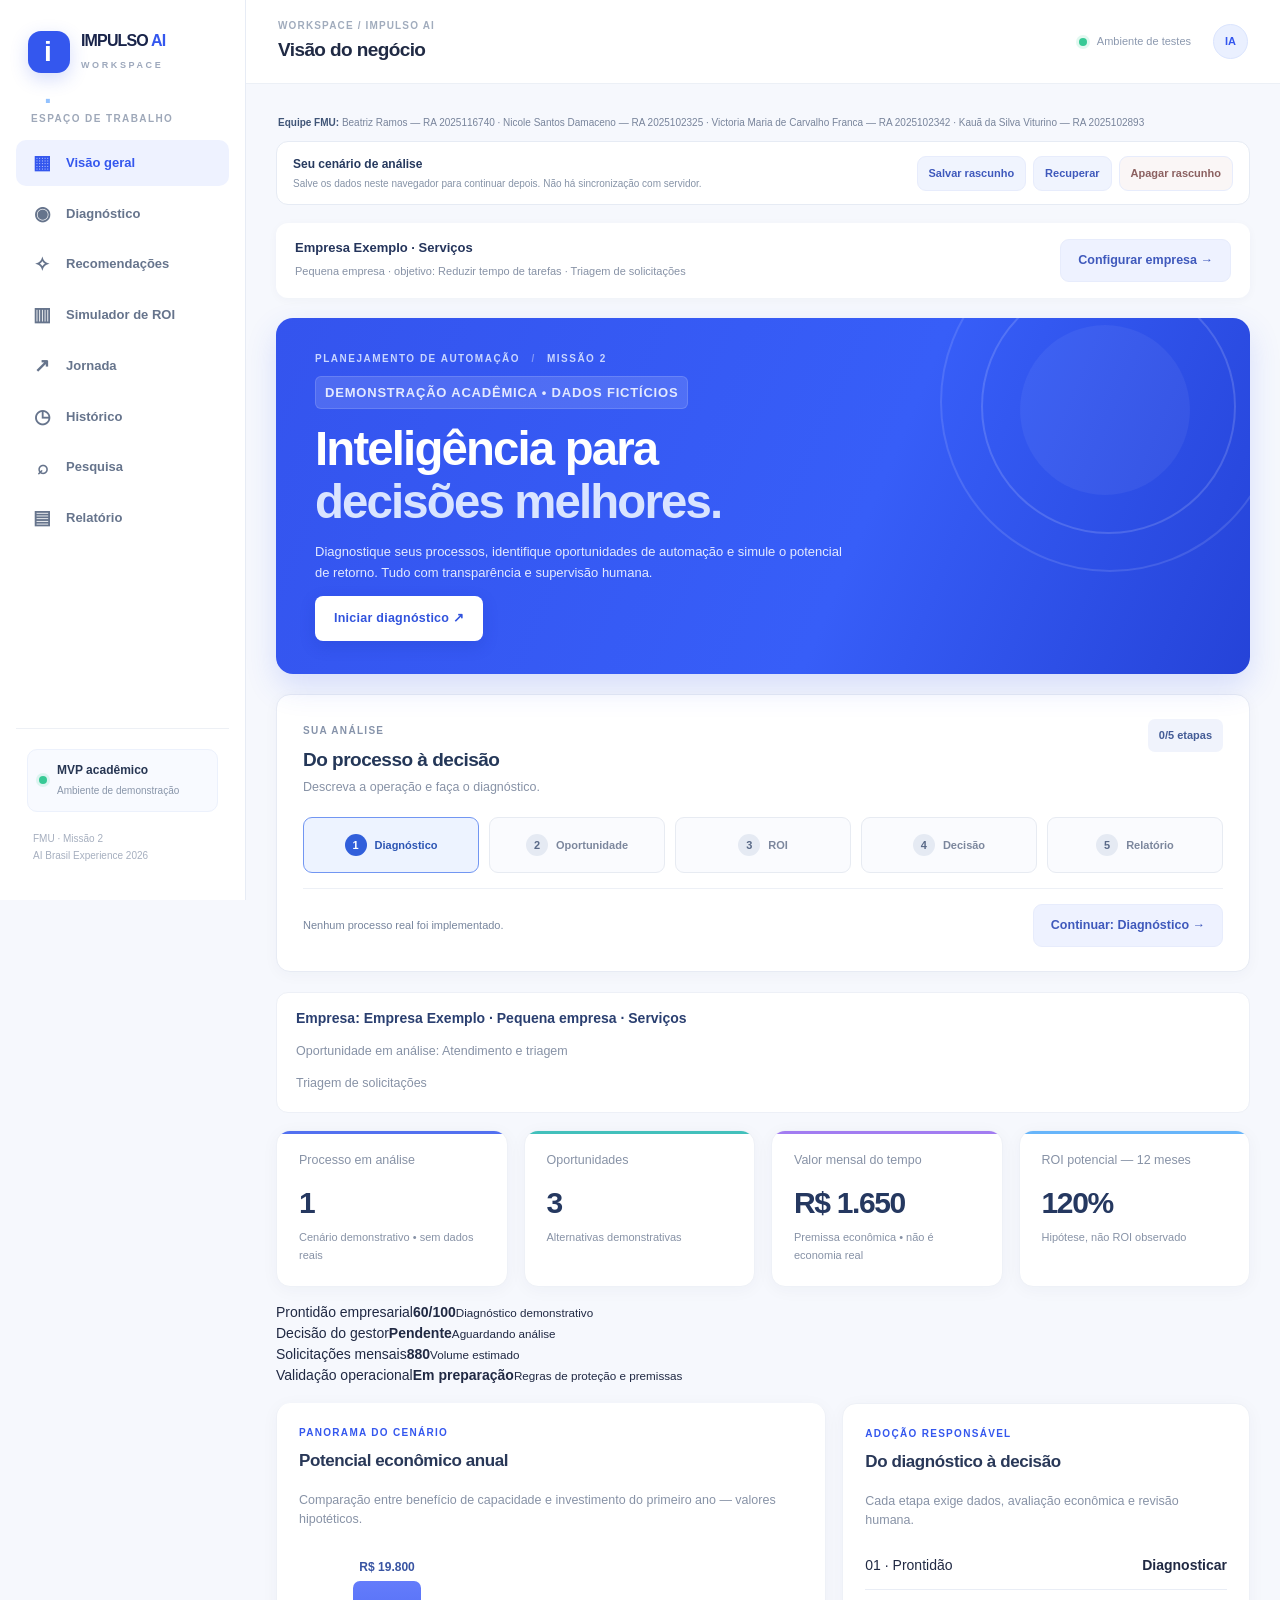
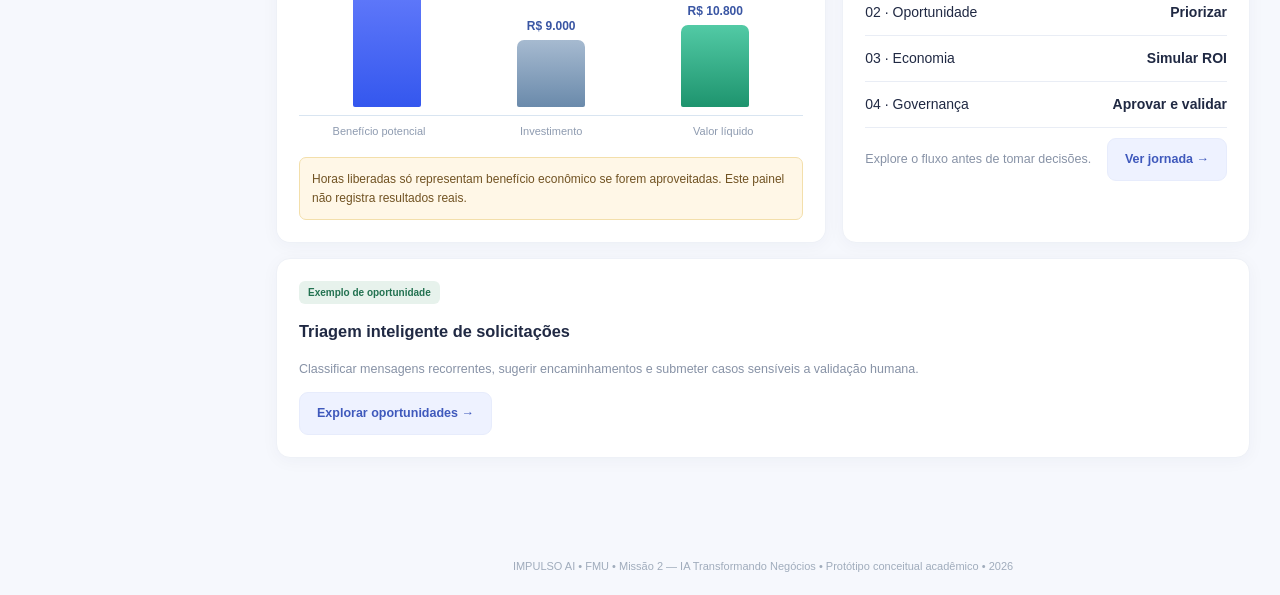
==== commit d76a926f: "feat: painel decisorio, validacao, economia de caixa, metas de piloto e historico portavel" ====
--- a/index.html
+++ b/index.html
@@ -1,11 +1,11 @@
 <!doctype html>
 <html lang="pt-BR"><head><meta charset="utf-8"><meta name="viewport" content="width=device-width,initial-scale=1"><title>IMPULSO AI — Da intenção à implementação</title><meta name="description" content="MVP conceitual FMU — Missão 2 AI Brasil Experience 2026"><link rel="stylesheet" href="./css/style.css"></head><body>
 <div class="app-shell"><aside class="app-sidebar"><div class="sidebar-brand"><div class="brand-symbol" aria-hidden="true">i<span>.</span></div><div class="brand-words"><strong>IMPULSO <span>AI</span></strong><small>WORKSPACE</small></div></div><div class="sidebar-caption">ESPAÇO DE TRABALHO</div><nav aria-label="Navegação principal"><button class="active" data-tab="inicio"><span class="nav-icon" aria-hidden="true">▦</span><span class="nav-label">Visão geral</span></button><button data-tab="diagnostico"><span class="nav-icon" aria-hidden="true">◉</span><span class="nav-label">Diagnóstico</span></button><button data-tab="recomendacoes"><span class="nav-icon" aria-hidden="true">✧</span><span class="nav-label">Recomendações</span></button><button data-tab="roi"><span class="nav-icon" aria-hidden="true">▥</span><span class="nav-label">Simulador de ROI</span></button><button data-tab="jornada"><span class="nav-icon" aria-hidden="true">↗</span><span class="nav-label">Jornada</span></button><button data-tab="historico"><span class="nav-icon" aria-hidden="true">◷</span><span class="nav-label">Histórico</span></button><button data-tab="pesquisa"><span class="nav-icon" aria-hidden="true">⌕</span><span class="nav-label">Pesquisa</span></button><button data-tab="relatorio"><span class="nav-icon" aria-hidden="true">▤</span><span class="nav-label">Relatório</span></button></nav><div class="sidebar-bottom"><div class="sidebar-status"><span class="status-dot"></span><div><strong>MVP acadêmico</strong><small>Ambiente de demonstração</small></div></div><p>FMU · Missão 2<br>AI Brasil Experience 2026</p></div></aside><div class="app-main"><header class="app-topbar"><div><span class="topbar-kicker">WORKSPACE / IMPULSO AI</span><strong class="topbar-title">Visão do negócio</strong></div><div class="topbar-actions"><span class="topbar-dot"></span><span>Ambiente de testes</span><span class="topbar-avatar" aria-hidden="true">IA</span></div></header>
-<main><div class="project-authors"><strong>Equipe FMU:</strong> Beatriz Ramos — RA 2025116740 · Nicole Santos Damaceno — RA 2025102325 · Victoria Maria de Carvalho Franca — RA 2025102342 · Kauã da Silva Viturino — RA 2025102893</div><div class="draft-toolbar" role="group" aria-label="Rascunho local"><div><strong>Seu cenário de análise</strong><span>Salve os dados neste navegador para continuar depois. Não há sincronização com servidor.</span></div><div class="draft-actions"><button id="saveDraft" class="ghost" type="button">Salvar rascunho</button><button id="loadDraft" class="ghost" type="button">Recuperar</button><button id="clearDraft" class="ghost" type="button">Apagar rascunho</button></div><p id="draftMessage" role="status" class="draft-message"></p></div><div class="profile-strip"><div><strong id="profileLabel">Empresa demonstrativa</strong><p class="sub" id="profileSubtitle">Comece informando o contexto do negócio para personalizar as recomendações.</p></div><button class="ghost" data-go="diagnostico">Configurar empresa →</button></div><section class="screen active" id="inicio"><div class="hero"><div class="hero-decoration" aria-hidden="true"><span></span><span></span><span></span></div><div class="eyebrow">PLANEJAMENTO DE AUTOMAÇÃO <span class="hero-separator">/</span> MISSÃO 2</div><p class="demo-label">DEMONSTRAÇÃO ACADÊMICA • DADOS FICTÍCIOS</p><h2>Inteligência para<br><em>decisões melhores.</em></h2><p>Diagnostique seus processos, identifique oportunidades de automação e simule o potencial de retorno. Tudo com transparência e supervisão humana.</p><button class="primary" data-go="diagnostico">Iniciar diagnóstico <span aria-hidden="true">↗</span></button></div><div class="workflow-panel" aria-label="Progresso da análise"><div class="workflow-heading"><div><span class="section-overline">SUA ANÁLISE</span><h3>Do processo à decisão</h3><p class="sub" id="workflowHint">Comece preenchendo o diagnóstico da empresa.</p></div><span id="workflowBadge" class="workflow-badge">Não iniciado</span></div><div class="workflow-steps" id="workflowSteps" role="group" aria-label="Etapas do processo"></div><div class="workflow-bottom"><span id="workflowLastAction">Nenhuma decisão simulada foi registrada.</span><button class="ghost" id="workflowNext" type="button">Começar análise →</button></div></div><div class="ready-summary"><strong id="dashboardContext">Empresa: Empresa Exemplo · Pequena empresa · Serviços</strong><p class="sub" id="dashboardOpportunity">Oportunidade em análise: Atendimento e triagem</p><p class="sub" id="dashboardProcess">Triagem de solicitações</p></div><div class="grid" style="margin-top:17px"><div class="card"><div class="sub">Processo em análise</div><div class="stat" id="kprocess">1</div><div class="sub">Cenário demonstrativo • sem dados reais</div></div><div class="card"><div class="sub">Oportunidades</div><div class="stat">3</div><div class="sub">Alternativas demonstrativas</div></div><div class="card"><div class="sub">Valor mensal do tempo</div><div class="stat" id="kvalue">R$ 1.650</div><div class="sub">Premissa econômica • não é economia real</div></div><div class="card"><div class="sub">ROI potencial — 12 meses</div><div class="stat" id="kroi">120%</div><div class="sub">Hipótese, não ROI observado</div></div></div><div class="analytics-layout"><div class="card"><div class="eyebrow">Panorama do cenário</div><h3>Potencial econômico anual</h3><p class="sub">Comparação entre benefício de capacidade e investimento do primeiro ano — valores hipotéticos.</p><div class="mini-chart" id="dashChart" aria-label="Gráfico de benefício e investimento anual"><div class="bar-col"><strong id="dashBenefit">R$ 19.800</strong><span id="dashBenefitBar" style="height:100%"></span></div><div class="bar-col"><strong id="dashCost">R$ 9.000</strong><span id="dashCostBar" style="height:45%;background:linear-gradient(180deg,#a6bad0,#6a8aab)"></span></div><div class="bar-col"><strong id="dashNet">R$ 10.800</strong><span id="dashNetBar" style="height:55%;background:linear-gradient(180deg,#52caa5,#1e946e)"></span></div></div><div class="mini-chart-labels"><span>Benefício potencial</span><span>Investimento</span><span>Valor líquido</span></div><div class="warning" style="margin-top:17px">Horas liberadas só representam benefício econômico se forem aproveitadas. Este painel não registra resultados reais.</div></div><div class="card"><div class="eyebrow">Adoção responsável</div><h3>Do diagnóstico à decisão</h3><p class="sub">Cada etapa exige dados, avaliação econômica e revisão humana.</p><div class="line"><span>01 · Prontidão</span><strong>Diagnosticar</strong></div><div class="line"><span>02 · Oportunidade</span><strong>Priorizar</strong></div><div class="line"><span>03 · Economia</span><strong>Simular ROI</strong></div><div class="line"><span>04 · Governança</span><strong>Aprovar e validar</strong></div><div class="quick-action"><div class="sub">Explore o fluxo antes de tomar decisões.</div><button class="ghost" data-go="jornada">Ver jornada →</button></div></div></div><div class="card"><span class="tag">Exemplo de oportunidade</span><h3>Triagem inteligente de solicitações</h3><p class="sub">Classificar mensagens recorrentes, sugerir encaminhamentos e submeter casos sensíveis a validação humana.</p><button class="ghost" data-go="recomendacoes">Explorar oportunidades →</button></div></section>
-<section class="screen" id="diagnostico"><div class="eyebrow">01 / Prontidão</div><h2 class="title">Diagnóstico empresarial <span class="pill">4 dimensões</span></h2><p class="sub">Avaliação demonstrativa por critérios. Os dados iniciais são fictícios e não são enviados a modelos externos.</p><div class="two"><div class="card"><div class="eyebrow">Etapa 1 · Contexto da empresa</div><div class="template-panel"><div><strong>Comece por um cenário demonstrativo</strong><p class="sub">Preenche empresa, processo e premissas financeiras com dados fictícios; todos os campos podem ser alterados.</p></div><div class="template-actions"><button class="ghost" type="button" data-template="comercio">Comércio</button><button class="ghost" type="button" data-template="servicos">Serviços</button><button class="ghost" type="button" data-template="industria">Indústria</button></div><p id="templateMessage" role="status" class="small-note"></p></div><div class="profile-grid"><label class="label">Empresa ou projeto<input id="empresaNome" value="Empresa Exemplo" maxlength="80" placeholder="Nome da empresa"></label><label class="label">Setor<select id="empresaSetor"><option value="Serviços" selected>Serviços</option><option value="Comércio">Comércio</option><option value="Indústria">Indústria</option><option value="Educação">Educação</option><option value="Outro">Outro</option></select></label><label class="label">Porte<select id="empresaPorte"><option value="Microempresa">Microempresa</option><option value="Pequena empresa" selected>Pequena empresa</option><option value="Média empresa">Média empresa</option></select></label><label class="label">Objetivo prioritário<select id="empresaObjetivo"><option value="Reduzir tempo de tarefas" selected>Reduzir tempo de tarefas</option><option value="Melhorar atendimento">Melhorar atendimento</option><option value="Organizar dados e documentos">Organizar dados e documentos</option><option value="Aumentar conversão comercial">Aumentar conversão comercial</option></select></label></div><div class="eyebrow" style="margin-top:19px">Etapa 2 · Processo avaliado</div><label class="label">Nome do processo<input id="proc" value="Triagem de solicitações"></label><label class="label">Descrição da atividade<textarea id="desc" rows="4">Nossa equipe lê, classifica e encaminha manualmente mensagens recebidas.</textarea></label><label class="label">Solicitações por dia<input id="vol" type="number" value="40" min="1"></label><label class="label">Qualidade e organização dos dados<select id="dados"><option value="20">Boa</option><option value="10" selected>Parcial</option><option value="0">Insuficiente</option></select></label><label class="label">Preparo dos funcionários<select id="equipe"><option value="20">Preparados</option><option value="10" selected>Parcial</option><option value="0">Sem treinamento</option></select></label><label class="label">Integração com sistemas<select id="integracao"><option value="20">Não necessária</option><option value="10" selected>Planejada</option><option value="0">Não planejada</option></select></label><label class="label">Privacidade e segurança<select id="seguranca"><option value="20">Controles definidos</option><option value="10" selected>Em avaliação</option><option value="0">Sem controles</option></select></label><button class="primary" id="analisar">Analisar prontidão</button></div><div class="card"><div class="sub">Índice ilustrativo de prontidão</div><div class="stat" style="font-size:52px"><span id="score">60</span><span style="font-size:17px;color:#99acc1"> / 100</span></div><div class="bar"><div id="progress"></div></div><strong id="nivel">Prontidão intermediária</strong><div class="sub" id="feedback" style="margin-top:18px">Verifique a organização dos dados, a capacitação e os controles de segurança.</div><div style="margin-top:23px;border-top:1px solid var(--line);padding-top:12px"><h3>Prontidão por dimensão</h3><p class="sub">Pontuações qualitativas convertidas para um índice didático; nenhuma nota é certificação.</p><div id="readinessBreakdown" aria-live="polite"></div></div><div id="guardAlert" class="guard-alert" role="status"><b>Verificação de risco:</b> este diagnóstico exige supervisão e controles mínimos de dados.</div><div class="ready-summary"><strong>Plano de ação sugerido</strong><div id="actionPlan" class="action-list"></div></div><div class="warning" style="margin-top:18px">Índice acadêmico ilustrativo. Não é auditoria, certificação ou recomendação profissional.</div><button class="ghost" data-go="recomendacoes" style="margin-top:16px">Ver recomendações →</button></div></div></section>
+<main><div class="project-authors"><strong>Equipe FMU:</strong> Beatriz Ramos — RA 2025116740 · Nicole Santos Damaceno — RA 2025102325 · Victoria Maria de Carvalho Franca — RA 2025102342 · Kauã da Silva Viturino — RA 2025102893</div><div class="draft-toolbar" role="group" aria-label="Rascunho local"><div><strong>Seu cenário de análise</strong><span>Salve os dados neste navegador para continuar depois. Não há sincronização com servidor.</span></div><div class="draft-actions"><button id="saveDraft" class="ghost" type="button">Salvar rascunho</button><button id="loadDraft" class="ghost" type="button">Recuperar</button><button id="clearDraft" class="ghost" type="button">Apagar rascunho</button></div><p id="draftMessage" role="status" class="draft-message"></p></div><div class="profile-strip"><div><strong id="profileLabel">Empresa demonstrativa</strong><p class="sub" id="profileSubtitle">Comece informando o contexto do negócio para personalizar as recomendações.</p></div><button class="ghost" data-go="diagnostico">Configurar empresa →</button></div><section class="screen active" id="inicio"><div class="hero"><div class="hero-decoration" aria-hidden="true"><span></span><span></span><span></span></div><div class="eyebrow">PLANEJAMENTO DE AUTOMAÇÃO <span class="hero-separator">/</span> MISSÃO 2</div><p class="demo-label">DEMONSTRAÇÃO ACADÊMICA • DADOS FICTÍCIOS</p><h2>Inteligência para<br><em>decisões melhores.</em></h2><p>Diagnostique seus processos, identifique oportunidades de automação e simule o potencial de retorno. Tudo com transparência e supervisão humana.</p><button class="primary" data-go="diagnostico">Iniciar diagnóstico <span aria-hidden="true">↗</span></button></div><div class="workflow-panel" aria-label="Progresso da análise"><div class="workflow-heading"><div><span class="section-overline">SUA ANÁLISE</span><h3>Do processo à decisão</h3><p class="sub" id="workflowHint">Comece preenchendo o diagnóstico da empresa.</p></div><span id="workflowBadge" class="workflow-badge">Não iniciado</span></div><div class="workflow-steps" id="workflowSteps" role="group" aria-label="Etapas do processo"></div><div class="workflow-bottom"><span id="workflowLastAction">Nenhuma decisão simulada foi registrada.</span><button class="ghost" id="workflowNext" type="button">Começar análise →</button></div></div><div class="ready-summary"><strong id="dashboardContext">Empresa: Empresa Exemplo · Pequena empresa · Serviços</strong><p class="sub" id="dashboardOpportunity">Oportunidade em análise: Atendimento e triagem</p><p class="sub" id="dashboardProcess">Triagem de solicitações</p></div><div class="grid" style="margin-top:17px"><div class="card"><div class="sub">Processo em análise</div><div class="stat" id="kprocess">1</div><div class="sub">Cenário demonstrativo • sem dados reais</div></div><div class="card"><div class="sub">Oportunidades</div><div class="stat">3</div><div class="sub">Alternativas demonstrativas</div></div><div class="card"><div class="sub">Valor mensal do tempo</div><div class="stat" id="kvalue">R$ 1.650</div><div class="sub">Premissa econômica • não é economia real</div></div><div class="card"><div class="sub">ROI potencial — 12 meses</div><div class="stat" id="kroi">120%</div><div class="sub">Hipótese, não ROI observado</div></div></div><div class="decision-overview" aria-label="Situação do projeto"><div class="decision-item"><span>Prontidão empresarial</span><strong id="dashReadiness">60/100</strong><small id="dashReadinessDetail">Diagnóstico demonstrativo</small></div><div class="decision-item"><span>Decisão do gestor</span><strong id="dashDecision">Pendente</strong><small id="dashDecisionDetail">Aguardando análise</small></div><div class="decision-item"><span>Solicitações mensais</span><strong id="dashVolume">880</strong><small id="dashVolumeDetail">Volume estimado</small></div><div class="decision-item"><span>Validação operacional</span><strong id="dashChecks">Em preparação</strong><small id="dashChecksDetail">Regras de proteção e premissas</small></div></div><div class="analytics-layout"><div class="card"><div class="eyebrow">Panorama do cenário</div><h3>Potencial econômico anual</h3><p class="sub">Comparação entre benefício de capacidade e investimento do primeiro ano — valores hipotéticos.</p><div class="mini-chart" id="dashChart" aria-label="Gráfico de benefício e investimento anual"><div class="bar-col"><strong id="dashBenefit">R$ 19.800</strong><span id="dashBenefitBar" style="height:100%"></span></div><div class="bar-col"><strong id="dashCost">R$ 9.000</strong><span id="dashCostBar" style="height:45%;background:linear-gradient(180deg,#a6bad0,#6a8aab)"></span></div><div class="bar-col"><strong id="dashNet">R$ 10.800</strong><span id="dashNetBar" style="height:55%;background:linear-gradient(180deg,#52caa5,#1e946e)"></span></div></div><div class="mini-chart-labels"><span>Benefício potencial</span><span>Investimento</span><span>Valor líquido</span></div><div class="warning" style="margin-top:17px">Horas liberadas só representam benefício econômico se forem aproveitadas. Este painel não registra resultados reais.</div></div><div class="card"><div class="eyebrow">Adoção responsável</div><h3>Do diagnóstico à decisão</h3><p class="sub">Cada etapa exige dados, avaliação econômica e revisão humana.</p><div class="line"><span>01 · Prontidão</span><strong>Diagnosticar</strong></div><div class="line"><span>02 · Oportunidade</span><strong>Priorizar</strong></div><div class="line"><span>03 · Economia</span><strong>Simular ROI</strong></div><div class="line"><span>04 · Governança</span><strong>Aprovar e validar</strong></div><div class="quick-action"><div class="sub">Explore o fluxo antes de tomar decisões.</div><button class="ghost" data-go="jornada">Ver jornada →</button></div></div></div><div class="card"><span class="tag">Exemplo de oportunidade</span><h3>Triagem inteligente de solicitações</h3><p class="sub">Classificar mensagens recorrentes, sugerir encaminhamentos e submeter casos sensíveis a validação humana.</p><button class="ghost" data-go="recomendacoes">Explorar oportunidades →</button></div></section>
+<section class="screen" id="diagnostico"><div class="eyebrow">01 / Prontidão</div><h2 class="title">Diagnóstico empresarial <span class="pill">4 dimensões</span></h2><p class="sub">Avaliação demonstrativa por critérios. Os dados iniciais são fictícios e não são enviados a modelos externos.</p><div class="two"><div class="card"><div class="eyebrow">Etapa 1 · Contexto da empresa</div><div class="template-panel"><div><strong>Comece por um cenário demonstrativo</strong><p class="sub">Preenche empresa, processo e premissas financeiras com dados fictícios; todos os campos podem ser alterados.</p></div><div class="template-actions"><button class="ghost" type="button" data-template="comercio">Comércio</button><button class="ghost" type="button" data-template="servicos">Serviços</button><button class="ghost" type="button" data-template="industria">Indústria</button></div><p id="templateMessage" role="status" class="small-note"></p></div><div class="profile-grid"><label class="label">Empresa ou projeto<input id="empresaNome" value="Empresa Exemplo" maxlength="80" placeholder="Nome da empresa"></label><label class="label">Setor<select id="empresaSetor"><option value="Serviços" selected>Serviços</option><option value="Comércio">Comércio</option><option value="Indústria">Indústria</option><option value="Educação">Educação</option><option value="Outro">Outro</option></select></label><label class="label">Porte<select id="empresaPorte"><option value="Microempresa">Microempresa</option><option value="Pequena empresa" selected>Pequena empresa</option><option value="Média empresa">Média empresa</option></select></label><label class="label">Objetivo prioritário<select id="empresaObjetivo"><option value="Reduzir tempo de tarefas" selected>Reduzir tempo de tarefas</option><option value="Melhorar atendimento">Melhorar atendimento</option><option value="Organizar dados e documentos">Organizar dados e documentos</option><option value="Aumentar conversão comercial">Aumentar conversão comercial</option></select></label></div><div class="eyebrow" style="margin-top:19px">Etapa 2 · Processo avaliado</div><label class="label">Nome do processo<input id="proc" value="Triagem de solicitações"></label><label class="label">Descrição da atividade<textarea id="desc" rows="4">Nossa equipe lê, classifica e encaminha manualmente mensagens recebidas.</textarea></label><label class="label">Solicitações por dia<input id="vol" type="number" value="40" min="1"></label><label class="label">Qualidade e organização dos dados<select id="dados"><option value="20">Boa</option><option value="10" selected>Parcial</option><option value="0">Insuficiente</option></select></label><label class="label">Preparo dos funcionários<select id="equipe"><option value="20">Preparados</option><option value="10" selected>Parcial</option><option value="0">Sem treinamento</option></select></label><label class="label">Integração com sistemas<select id="integracao"><option value="20">Não necessária</option><option value="10" selected>Planejada</option><option value="0">Não planejada</option></select></label><label class="label">Privacidade e segurança<select id="seguranca"><option value="20">Controles definidos</option><option value="10" selected>Em avaliação</option><option value="0">Sem controles</option></select></label><div id="diagnosticValidation" class="validation-feedback" role="alert" aria-live="polite"></div><button class="primary" id="analisar">Analisar prontidão</button></div><div class="card"><div class="sub">Índice ilustrativo de prontidão</div><div class="stat" style="font-size:52px"><span id="score">60</span><span style="font-size:17px;color:#99acc1"> / 100</span></div><div class="bar"><div id="progress"></div></div><strong id="nivel">Prontidão intermediária</strong><div class="sub" id="feedback" style="margin-top:18px">Verifique a organização dos dados, a capacitação e os controles de segurança.</div><div style="margin-top:23px;border-top:1px solid var(--line);padding-top:12px"><h3>Prontidão por dimensão</h3><p class="sub">Pontuações qualitativas convertidas para um índice didático; nenhuma nota é certificação.</p><div id="readinessBreakdown" aria-live="polite"></div></div><div id="guardAlert" class="guard-alert" role="status"><b>Verificação de risco:</b> este diagnóstico exige supervisão e controles mínimos de dados.</div><div class="ready-summary"><strong>Plano de ação sugerido</strong><div id="actionPlan" class="action-list"></div></div><div class="warning" style="margin-top:18px">Índice acadêmico ilustrativo. Não é auditoria, certificação ou recomendação profissional.</div><button class="ghost" data-go="recomendacoes" style="margin-top:16px">Ver recomendações →</button></div></div></section>
 <section class="screen" id="recomendacoes"><div class="eyebrow">02 / Oportunidades</div><h2 class="title">Oportunidades para avaliar</h2><p class="sub">Compare aplicações possíveis, escolha uma oportunidade e avalie os riscos antes de propor um piloto.</p><div class="recommendation-context" id="recommendationContext" aria-live="polite">Recomendações do cenário demonstrativo.</div><div class="card"><div class="eyebrow">Comparativo de oportunidades</div><div class="reco-grid" id="opportunityCompare"></div><p class="small-note">Os perfis de complexidade e benefícios são qualitativos, definidos para fins acadêmicos; não são previsões financeiras.</p></div><div id="recitems"></div></section>
-<section class="screen" id="roi"><div class="eyebrow">03 / Economia</div><h2 class="title">Simulador de ROI <span class="pill">Cenários em tempo real</span></h2><p class="sub">Insira as premissas de uma empresa para projetar benefícios, custos e prazo de retorno. Os resultados representam capacidade econômica potencial, não lucro comprovado.</p><div class="scenario-context" id="scenarioContext">Simulação independente: ajuste valores para representar o processo avaliado.</div><div class="process-metrics" id="processMetrics" aria-live="polite"></div><div class="two"><div class="card"><h3>Parâmetros da simulação</h3><div class="grid" style="grid-template-columns:repeat(2,minmax(0,1fr))"><label class="label">Funcionários<input id="pessoas" type="number" min="1" value="10"></label><label class="label">Min/dia por pessoa<input id="minutos" type="number" min="0" step="0.01" value="15" readonly title="Calculado a partir do volume diário e dos minutos poupados por solicitação; escolha modo manual para editar"></label><label class="label">Minutos poupados por solicitação<input id="minutosPorCaso" type="number" min="0" max="600" step="0.25" value="3.75"></label><label class="label">Cálculo do tempo<select id="metodoTempo"><option value="volume" selected>Baseado no volume de solicitações</option><option value="manual">Manual (minutos por pessoa/dia)</option></select></label><label class="label">Custo/hora (R$)<input id="hora" type="number" min="0" value="30"></label><label class="label">Dias úteis/mês<input id="dias" type="number" min="1" max="31" value="22"></label><label class="label">Mensalidade (R$)<input id="mensal" type="number" min="0" value="600"></label><label class="label">Implantação (R$)<input id="implantacao" type="number" min="0" value="1800"></label><label class="label">Custos extras/ano<input id="extras" type="number" min="0" value="0"></label><label class="label">Realização (%)<input id="realizacao" type="number" min="0" max="100" value="100"></label></div><button class="ghost" id="reset">Restaurar cenário</button></div><div class="card"><div class="metric"><small>ROI ECONÔMICO POTENCIAL</small><b id="roiResult">120,0%</b><small>Projeção em 12 meses</small></div><div class="line"><span>Solicitações/mês</span><strong id="solicitacoesMes">880</strong></div><div class="line"><span>Minutos poupados por solicitação</span><strong id="minutosCasoResumo">3,75 min</strong></div><div class="line"><span>Horas liberadas / mês</span><strong id="horasR">55 h</strong></div><div class="line"><span>Benefício anual</span><strong id="beneficioR">R$ 19.800</strong></div><div class="line"><span>Investimento anual</span><strong id="custoR">R$ 9.000</strong></div><div class="line"><span>Benefício líquido potencial</span><strong id="liquidoR">R$ 10.800</strong></div><div class="line"><span>Payback projetado</span><strong id="paybackR">—</strong></div><p class="sub">ROI = (benefício econômico − investimento) ÷ investimento × 100.</p><button class="primary" id="exportar">Exportar resultados (.txt) ↓</button></div></div><div class="card roi-save-panel"><div><strong>Guardar esta análise</strong><p class="sub">Registre cenários no histórico deste dispositivo para comparar mudanças de prontidão, custos e retorno.</p></div><button id="saveAnalysis" class="primary" type="button">Salvar análise no histórico</button><span id="saveAnalysisStatus" role="status" class="small-note"></span></div><div class="card"><div class="eyebrow">Análise de sensibilidade</div><h3>Três cenários de aproveitamento</h3><div class="scenario-grid" id="threeScenarios" aria-live="polite"></div><p class="small-note">Conservador = 25%, moderado = 50%, otimista = 100% da capacidade projetada. O custo anual é mantido constante.</p></div><div class="card"><div class="eyebrow">Comparação visual</div><h3>Benefício e investimento em 12 meses</h3><div id="roiVisual" class="scenario-bars" aria-live="polite"></div><div id="roiInterpretation" class="scenario-summary"></div></div><div class="card"><strong>Sensibilidade do retorno</strong><p class="sub">Estimativa com diferentes níveis de aproveitamento do tempo liberado.</p><div id="sensibilidade"></div><div class="warning" style="margin-top:18px">Os valores são hipóteses acadêmicas. Tempo liberado não corresponde automaticamente a economia de caixa ou lucro.</div></div></section>
+<section class="screen" id="roi"><div class="eyebrow">03 / Economia</div><h2 class="title">Simulador de ROI <span class="pill">Cenários em tempo real</span></h2><p class="sub">Insira as premissas de uma empresa para projetar benefícios, custos e prazo de retorno. Os resultados representam capacidade econômica potencial, não lucro comprovado.</p><div class="scenario-context" id="scenarioContext">Simulação independente: ajuste valores para representar o processo avaliado.</div><div class="process-metrics" id="processMetrics" aria-live="polite"></div><div class="two"><div class="card"><h3>Parâmetros da simulação</h3><div class="grid" style="grid-template-columns:repeat(2,minmax(0,1fr))"><label class="label">Funcionários<input id="pessoas" type="number" min="1" value="10"></label><label class="label">Min/dia por pessoa<input id="minutos" type="number" min="0" step="0.01" value="15" readonly title="Calculado a partir do volume diário e dos minutos poupados por solicitação; escolha modo manual para editar"></label><label class="label">Minutos poupados por solicitação<input id="minutosPorCaso" type="number" min="0" max="600" step="0.25" value="3.75"></label><label class="label">Cálculo do tempo<select id="metodoTempo"><option value="volume" selected>Baseado no volume de solicitações</option><option value="manual">Manual (minutos por pessoa/dia)</option></select></label><label class="label">Custo/hora (R$)<input id="hora" type="number" min="0" value="30"></label><label class="label">Dias úteis/mês<input id="dias" type="number" min="1" max="31" value="22"></label><label class="label">Mensalidade (R$)<input id="mensal" type="number" min="0" value="600"></label><label class="label">Implantação (R$)<input id="implantacao" type="number" min="0" value="1800"></label><label class="label">Custos extras/ano<input id="extras" type="number" min="0" value="0"></label><label class="label">Realização (%)<input id="realizacao" type="number" min="0" max="100" value="100"></label><label class="label">Economia comprovável em caixa/ano (R$)<input id="economiaCaixa" type="number" min="0" step="10" value="0"></label></div><div id="roiValidation" class="validation-feedback" role="alert" aria-live="polite"></div><button class="ghost" id="reset">Restaurar cenário</button></div><div class="card"><div class="metric"><small>ROI ECONÔMICO POTENCIAL</small><b id="roiResult">120,0%</b><small>Projeção em 12 meses</small></div><div class="line"><span>Solicitações/mês</span><strong id="solicitacoesMes">880</strong></div><div class="line"><span>Minutos poupados por solicitação</span><strong id="minutosCasoResumo">3,75 min</strong></div><div class="line"><span>Horas liberadas / mês</span><strong id="horasR">55 h</strong></div><div class="line"><span>Benefício anual</span><strong id="beneficioR">R$ 19.800</strong></div><div class="line"><span>Investimento anual</span><strong id="custoR">R$ 9.000</strong></div><div class="line"><span>Benefício líquido potencial</span><strong id="liquidoR">R$ 10.800</strong></div><div class="cash-separation"><div><span>Valor de capacidade liberada / ano</span><strong id="capacityValue">R$ 19.800</strong><small>Valor do tempo disponível, não economia de caixa</small></div><div><span>Economia em caixa informada / ano</span><strong id="cashValue">R$ 0</strong><small>Premissa independente, não somada automaticamente ao ROI econômico</small></div><div><span>Saldo financeiro em caixa / ano</span><strong id="cashNet">-R$ 9.000</strong><small>Economia de caixa menos custos, sem contar capacidade</small></div></div><div class="line"><span>Payback projetado</span><strong id="paybackR">—</strong></div><p class="sub">ROI = (benefício econômico − investimento) ÷ investimento × 100.</p><button class="primary" id="exportar">Exportar resultados (.txt) ↓</button></div></div><div class="card roi-save-panel"><div><strong>Guardar esta análise</strong><p class="sub">Registre cenários no histórico deste dispositivo para comparar mudanças de prontidão, custos e retorno.</p></div><button id="saveAnalysis" class="primary" type="button">Salvar análise no histórico</button><span id="saveAnalysisStatus" role="status" class="small-note"></span></div><div class="card"><div class="eyebrow">Análise de sensibilidade</div><h3>Três cenários de aproveitamento</h3><div class="scenario-grid" id="threeScenarios" aria-live="polite"></div><p class="small-note">Conservador = 25%, moderado = 50%, otimista = 100% da capacidade projetada. O custo anual é mantido constante.</p></div><div class="card"><div class="eyebrow">Comparação visual</div><h3>Benefício e investimento em 12 meses</h3><div id="roiVisual" class="scenario-bars" aria-live="polite"></div><div id="roiInterpretation" class="scenario-summary"></div></div><div class="card"><div class="eyebrow">Metas e indicadores de piloto</div><h3>O que medir antes e depois da automação?</h3><p class="sub">Preencha os indicadores de base e as metas do piloto. São metas propostas, não resultados observados.</p><div class="pilot-grid"><label class="label">Tempo atual por solicitação (min)<input id="pilotTempoAtual" type="number" min="0.1" max="600" step="0.1" value="10"></label><label class="label">Meta de tempo por solicitação (min)<input id="pilotTempoMeta" type="number" min="0.1" max="600" step="0.1" value="6"></label><label class="label">Taxa atual de retrabalho (%)<input id="pilotErroAtual" type="number" min="0" max="100" value="15"></label><label class="label">Meta de retrabalho (%)<input id="pilotErroMeta" type="number" min="0" max="100" value="7"></label><label class="label">Período do piloto (dias úteis)<input id="pilotDias" type="number" min="1" max="180" value="20"></label></div><div id="pilotResults" class="pilot-results" aria-live="polite"></div></div><div class="card"><strong>Sensibilidade do retorno</strong><p class="sub">Estimativa com diferentes níveis de aproveitamento do tempo liberado.</p><div id="sensibilidade"></div><div class="warning" style="margin-top:18px">Os valores são hipóteses acadêmicas. Tempo liberado não corresponde automaticamente a economia de caixa ou lucro.</div></div></section>
 <section class="screen" id="jornada"><div class="eyebrow">04 / Supervisão humana</div><h2 class="title">Jornada do usuário</h2><p class="sub">Pontos de contato com IA, cálculos, decisões humanas e indicadores.</p><div id="flow"></div><div class="card" style="max-width:650px;margin:20px auto"><h3>Decisão simulada do gestor</h3><p class="sub">Nenhum sistema externo será ativado. A decisão altera apenas o status da demonstração.</p><button class="ghost" id="revisar">Solicitar revisão</button> <button class="primary" id="aprovar">Aprovar simulação</button><p id="status" class="sub" style="font-weight:750">Aguardando decisão</p><div id="decisionNote" class="small-note"></div></div></section>
-<section class="screen" id="historico"><div class="eyebrow">06 / Comparação</div><h2 class="title">Histórico local de análises</h2><p class="sub">Até 12 cenários salvos neste dispositivo, sem conta ou servidor. Ao recuperar uma análise, as aprovações precisam ser refeitas.</p><div class="card"><div class="history-top"><strong>Análises registradas</strong><button class="ghost" type="button" id="clearHistory">Apagar histórico</button></div><div id="historyList" aria-live="polite"></div></div><div class="card"><h3>Comparar dois cenários</h3><p class="sub">Escolha duas análises diferentes para visualizar mudanças de prontidão, benefício, custo e ROI.</p><div class="history-compare-fields"><label class="label">Cenário A<select id="compareA"></select></label><label class="label">Cenário B<select id="compareB"></select></label></div><div id="compareResults" aria-live="polite"></div></div></section><section class="screen" id="pesquisa"><div class="eyebrow">Fundamentação / FMU</div><h2 class="title">Pesquisa das seis empresas</h2><p class="sub">Síntese baseada nos registros do congresso e pesquisa pública complementar.</p><div class="grid" id="companies"></div><div class="warning">Importante: os desafios de Cilia e Leavo AI são análises técnicas plausíveis, não declarações confirmadas das empresas. O ROI da Digibee provém de estudo específico de impacto econômico e não garante resultados idênticos para outros clientes.</div><div class="card" style="margin-top:16px"><h3>Referências iniciais</h3><p class="sub"><a href="https://marketing.digibee.com/forrester-total-economic-impact-report-digibee-2022" target="_blank" rel="noopener noreferrer">Digibee — Estudo Forrester TEI</a></p><p class="sub"><a href="https://www.leavo.ai/" target="_blank" rel="noopener noreferrer">Leavo AI — Site institucional</a></p><p class="sub">Demais relatos: entrevistas e materiais do AI Brasil Experience 2026 (grupo FMU).</p></div></section><section class="screen" id="relatorio"><div class="eyebrow">05 / Síntese executiva</div><h2 class="title">Relatório do diagnóstico</h2><p class="sub">Um resumo local do contexto, das recomendações, do cenário financeiro e dos cuidados de governança.</p><div class="card"><div id="reportPreview"></div><div class="report-actions"><button class="primary" id="printReport">Gerar PDF (imprimir / salvar)</button><button class="ghost" id="downloadReport">Baixar relatório HTML</button></div><p class="small-note">Este relatório reúne informações desta sessão e dados ilustrativos. Nenhum dado é enviado a servidor externo.</p></div></section></main></div></div><article id="reportPrint" aria-label="Relatório executivo imprimível"></article>
+<section class="screen" id="historico"><div class="eyebrow">06 / Comparação</div><h2 class="title">Histórico local de análises</h2><p class="sub">Até 12 cenários salvos neste dispositivo, sem conta ou servidor. Ao recuperar uma análise, as aprovações precisam ser refeitas.</p><div class="card"><div class="history-top"><strong>Análises registradas</strong><div class="history-toolbar"><button class="ghost" type="button" id="exportHistory">Exportar JSON</button><button class="ghost" type="button" id="importHistory">Importar JSON</button><input type="file" accept="application/json,.json" id="importHistoryFile" hidden><button class="ghost" type="button" id="clearHistory">Apagar histórico</button></div></div><label class="label">Buscar por empresa, processo ou nome da análise<input id="historySearch" type="search" placeholder="Pesquisar análises salvas"></label><p class="small-note" id="historyFeedback" role="status"></p><div id="historyList" aria-live="polite"></div></div><div class="card"><h3>Comparar dois cenários</h3><p class="sub">Escolha duas análises diferentes para visualizar mudanças de prontidão, benefício, custo e ROI.</p><div class="history-compare-fields"><label class="label">Cenário A<select id="compareA"></select></label><label class="label">Cenário B<select id="compareB"></select></label></div><div id="compareResults" aria-live="polite"></div></div></section><section class="screen" id="pesquisa"><div class="eyebrow">Fundamentação / FMU</div><h2 class="title">Pesquisa das seis empresas</h2><p class="sub">Síntese baseada nos registros do congresso e pesquisa pública complementar.</p><div class="grid" id="companies"></div><div class="warning">Importante: os desafios de Cilia e Leavo AI são análises técnicas plausíveis, não declarações confirmadas das empresas. O ROI da Digibee provém de estudo específico de impacto econômico e não garante resultados idênticos para outros clientes.</div><div class="card" style="margin-top:16px"><h3>Referências iniciais</h3><p class="sub"><a href="https://marketing.digibee.com/forrester-total-economic-impact-report-digibee-2022" target="_blank" rel="noopener noreferrer">Digibee — Estudo Forrester TEI</a></p><p class="sub"><a href="https://www.leavo.ai/" target="_blank" rel="noopener noreferrer">Leavo AI — Site institucional</a></p><p class="sub">Demais relatos: entrevistas e materiais do AI Brasil Experience 2026 (grupo FMU).</p></div></section><section class="screen" id="relatorio"><div class="eyebrow">05 / Síntese executiva</div><h2 class="title">Relatório do diagnóstico</h2><p class="sub">Um resumo local do contexto, das recomendações, do cenário financeiro e dos cuidados de governança.</p><div class="card"><p class="small-note">Relatório de demonstração datado, com indicadores, riscos, cenário econômico e metas do piloto. Para PDF, escolha “Salvar como PDF” na impressão.</p><div id="reportPreview"></div><div class="report-actions"><button class="primary" id="printReport">Gerar PDF (imprimir / salvar)</button><button class="ghost" id="downloadReport">Baixar relatório HTML</button></div><p class="small-note">Para obter o PDF, clique em <b>Gerar PDF</b> e selecione <b>Salvar como PDF</b> na janela de impressão. Os dados são desta sessão e não são enviados a servidor externo.</p></div></section></main></div></div><article id="reportPrint" aria-label="Relatório executivo imprimível"></article>
 <footer>IMPULSO AI • FMU • Missão 2 — IA Transformando Negócios • Protótipo conceitual acadêmico • 2026</footer>
 <script src="./js/app.js" defer></script></body></html>
--- a/css/style.css
+++ b/css/style.css
@@ -172,3 +172,69 @@
 .draft-message{font-size:11px;color:#236c56;line-height:1.4;margin:0;flex-basis:100%;empty-cells:hide}
 .draft-message:empty{display:none}
 @media(max-width:760px){.draft-toolbar{padding:11px 12px}.draft-actions{width:100%}.draft-actions .ghost{flex:1;min-width:90px}}
+
+/* IMPULSO AI — case templates, volume metrics, local history and executive report */
+.template-panel{padding:16px 18px;margin:0 0 18px;background:#f4f7ff;border:1px solid #dfe7fb;border-radius:12px}
+.template-panel strong{color:#2a3d68;font-size:13px}.template-panel .sub{font-size:11px;margin:4px 0 13px}.template-actions{display:flex;gap:9px;flex-wrap:wrap}
+.template-actions button{background:#fff;color:#2f55b9;border:1px solid #dce4f9;border-radius:8px;padding:9px 16px}
+.template-panel .small-note:empty{display:none}.template-panel .small-note{margin:9px 0 0;color:#2d6b55}
+.process-metrics{display:grid;grid-template-columns:repeat(4,minmax(0,1fr));gap:11px;margin:0 0 17px}
+.process-metric{border:1px solid #e9edf6;background:#fff;border-radius:11px;padding:15px;display:flex;flex-direction:column;gap:6px}
+.process-metric span{font-size:10px;color:#8491a6}.process-metric strong{font-size:16px;color:#263d68;font-weight:800;line-height:1.3}
+.metrics-note{grid-column:1/-1;margin:0;color:#6f7e96;font-size:11px;line-height:1.45}
+#minutos[readonly]{background:#f0f4fc;color:#5b6d8c}
+.roi-save-panel{display:flex;align-items:center;justify-content:space-between;flex-wrap:wrap;gap:14px}
+.roi-save-panel .sub{max-width:600px;margin-bottom:0}
+.roi-save-panel #saveAnalysisStatus{flex-basis:100%;font-size:11px;color:#277357}
+.history-top{display:flex;align-items:center;justify-content:space-between;gap:10px;margin-bottom:18px}
+.history-row{padding:14px 0;border-bottom:1px solid #edf0f5;display:flex;justify-content:space-between;align-items:center;gap:15px}
+.history-row:last-child{border-bottom:0}
+.history-row>div:first-child{min-width:0}.history-row b{display:block;color:#2e4065;font-size:13px}.history-row small{display:block;margin-top:4px;color:#8492a7;font-size:11px}
+.history-row-actions{display:flex;gap:6px;flex-shrink:0}.history-row-actions .ghost{padding:7px 10px;font-size:11px}
+.history-row-actions [data-delete]{background:#fff2f1;color:#97564e}
+.history-empty{font-size:12px;color:#8492a7;padding:18px 0}
+.history-compare-fields{display:grid;grid-template-columns:1fr 1fr;gap:15px}
+.history-comparison{border:1px solid #e6ebf4;border-radius:10px;overflow:hidden;margin:14px 0}
+.compare-heading,.compare-line{display:grid;grid-template-columns:1.3fr repeat(3,1fr);gap:8px;align-items:center;padding:12px 14px;font-size:12px}
+.compare-heading{font-size:10px;text-transform:uppercase;color:#8491a4;background:#f5f7fc;font-weight:800}
+.compare-line{border-top:1px solid #ecf0f6}.compare-line strong{font-size:12px;color:#2d426b;font-weight:700;overflow-wrap:anywhere}
+.compare-line .delta-pos{color:#248056}.compare-line .delta-neg{color:#b14a52}
+/* Visual report is rendered identically on screen and in the print-only article */
+.report-document{max-width:930px;margin:0 auto;color:#253854;font:13px/1.56 "Segoe UI",Arial,sans-serif;background:#fff}
+.report-cover{background:#1b3770;color:white;border-radius:10px 10px 0 0;padding:32px 35px 28px}
+.report-brand{font-size:11px;letter-spacing:1.5px;font-weight:800;color:#d7e3ff}.report-brand span{color:#9dc5ff}
+.report-cover h1{color:white!important;font-size:29px!important;line-height:1.13;margin:13px 0 8px;border:0!important}.report-cover p{color:#dbe6fa;margin:0;font-size:12px}
+.report-company{display:inline-block;margin-top:18px;background:#ffffff1f;border:1px solid #ffffff40;border-radius:6px;padding:6px 10px;font-size:11px}
+.report-body{padding:26px 32px 30px}
+.report-kpi-grid{display:grid;grid-template-columns:repeat(4,minmax(0,1fr));gap:9px}
+.report-kpi{background:#eff4fc;border:1px solid #e1e9f7;border-radius:8px;padding:12px 13px}
+.report-kpi span{display:block;font-size:10px;color:#6d7e9c}.report-kpi strong{display:block;margin-top:5px;font-size:18px;color:#1f4c9c;font-weight:800}
+.report-body h2{font-size:17px;color:#233e73;border-bottom:1px solid #dae4f1;padding-bottom:7px;margin:23px 0 10px}
+.report-body h3{font-size:13px;color:#2c4571;margin:14px 0 7px}.report-body p{margin:8px 0}
+.report-body ul,.report-body ol{padding-left:22px;margin:8px 0 14px}
+.report-body li{margin:4px 0}.report-body table{width:100%;border-collapse:collapse;font-size:12px}
+.report-body th,.report-body td{padding:8px 11px;text-align:left;border:1px solid #e0e7f1}
+.report-body th{background:#f2f5fb;color:#496081}
+.report-chart{padding:15px;border:1px solid #e2e9f5;border-radius:9px;margin:12px 0 14px}
+.report-chart-title{font-size:12px;font-weight:800;color:#345182;margin-bottom:12px}
+.report-bar-line{display:grid;grid-template-columns:130px minmax(60px,1fr) 105px;align-items:center;gap:10px;margin:10px 0;font-size:11px}
+.report-bar-line>b{text-align:right;font-size:11px;color:#233d6b}
+.report-bar-track{height:14px;background:#edf2fa;border-radius:4px;overflow:hidden}
+.report-bar-fill{height:100%;background:#375ddd}.report-bar-fill.cost{background:#90a4c8}.report-bar-fill.balance{background:#39a38d}
+.report-warning{background:#fff8e9;border-left:4px solid #d6a445;padding:14px;margin-top:19px;color:#66522d;font-size:11px}
+.report-credits{padding-top:15px;border-top:1px solid #e6ecf4;font-size:10px;color:#70819a}
+@media(max-width:950px){.process-metrics{grid-template-columns:repeat(2,minmax(0,1fr))}}
+@media(max-width:760px){.template-actions button{flex:1;min-width:90px}.history-row{align-items:flex-start;flex-direction:column}.history-row-actions{width:100%}.history-compare-fields{grid-template-columns:1fr}.compare-heading,.compare-line{grid-template-columns:1fr repeat(3,minmax(0,1fr));padding:10px 7px;font-size:10px;gap:5px}.compare-line strong{font-size:10px}.report-cover{padding:24px 20px}.report-body{padding:20px 15px}.report-kpi-grid{grid-template-columns:repeat(2,minmax(0,1fr))}.report-bar-line{grid-template-columns:94px minmax(30px,1fr) 75px;gap:5px;font-size:9px}}
+@media print{
+ @page{size:A4;margin:12mm}
+ html,body{background:#fff!important}
+ .app-shell,.app-main,header,main,footer{display:none!important}
+ #reportPrint{display:block!important;max-width:none!important;margin:0!important;padding:0!important}
+ #reportPrint .report-cover{border-radius:0}
+ #reportPrint .report-cover,#reportPrint .report-bar-fill,#reportPrint .report-kpi{print-color-adjust:exact;-webkit-print-color-adjust:exact}
+ #reportPrint .report-cover h1{color:white!important}
+ #reportPrint .report-body{padding:18px 10px 10px}
+ #reportPrint .report-kpi-grid,#reportPrint .report-chart,#reportPrint .report-bar-line,#reportPrint table tr,#reportPrint .report-warning{break-inside:avoid;page-break-inside:avoid}
+ #reportPrint .report-body h2{break-after:avoid;page-break-after:avoid}
+ #reportPrint .report-credits{font-size:9px}
+}
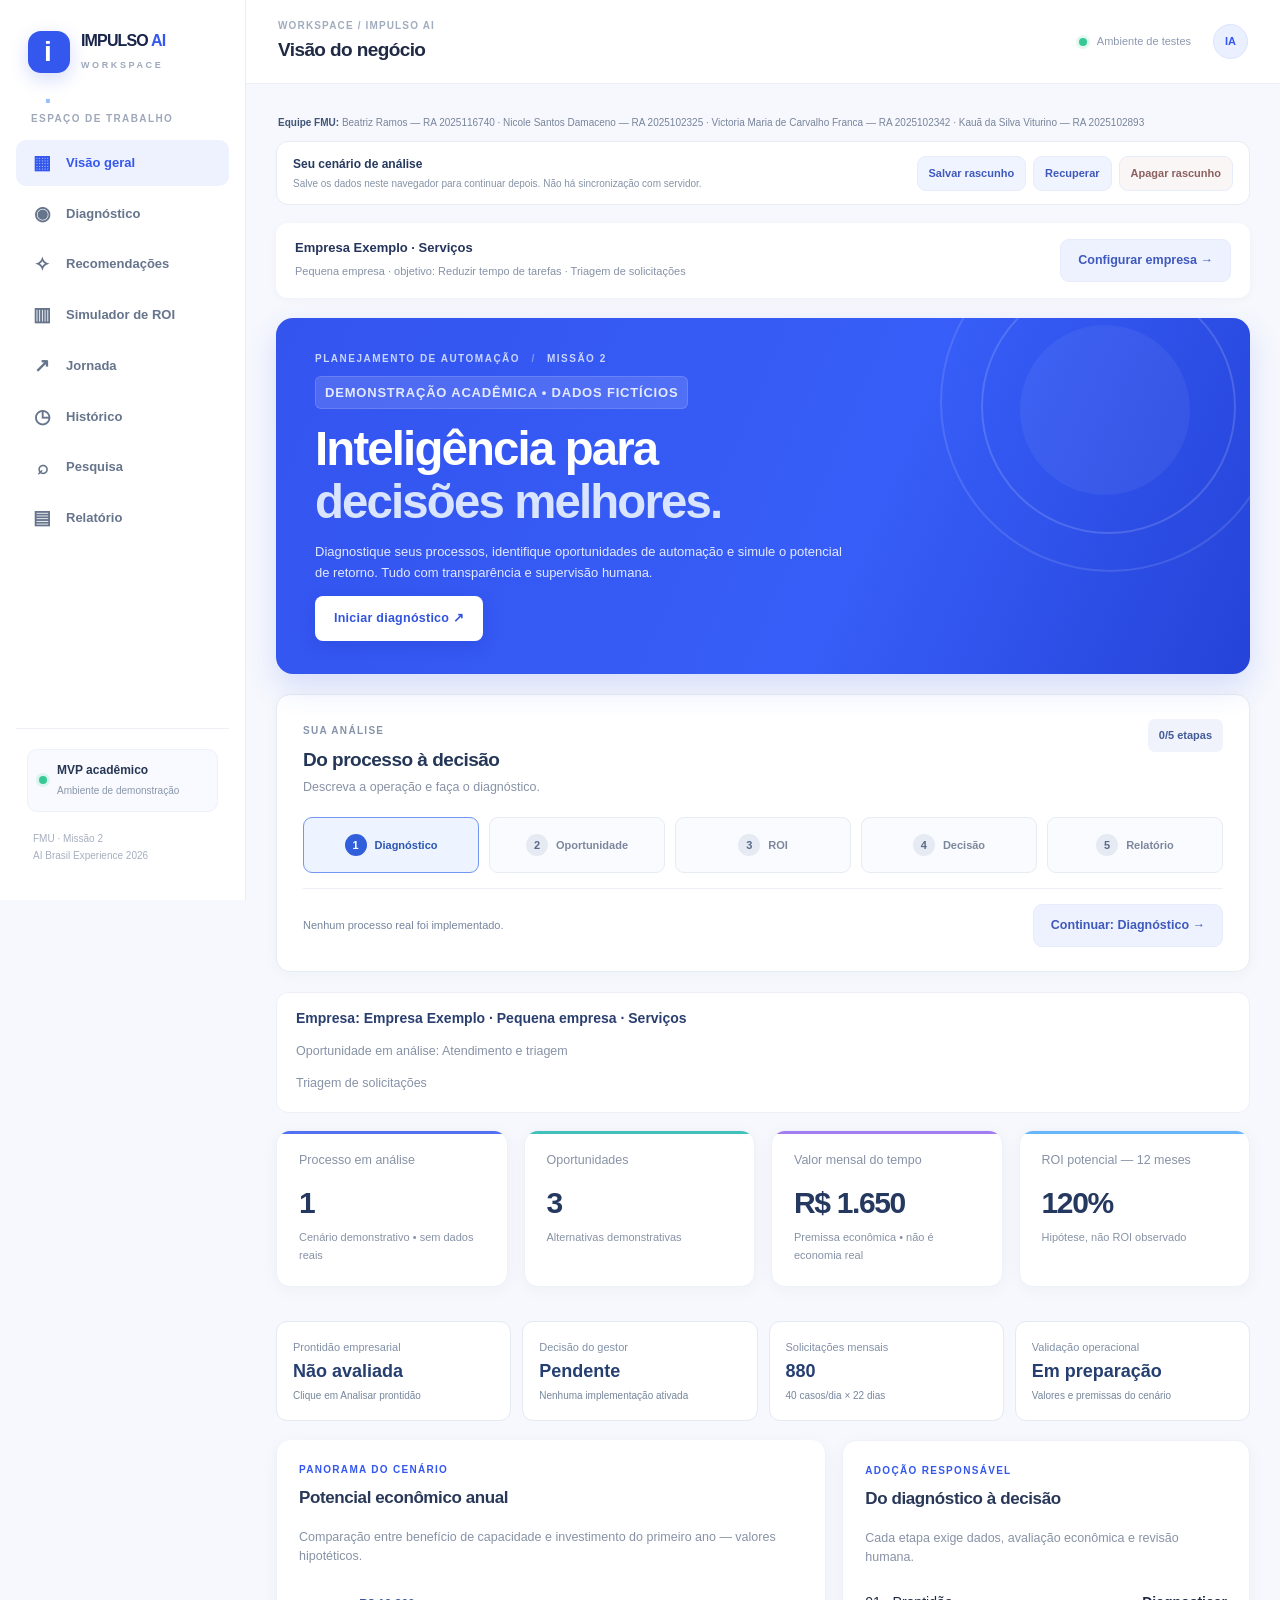
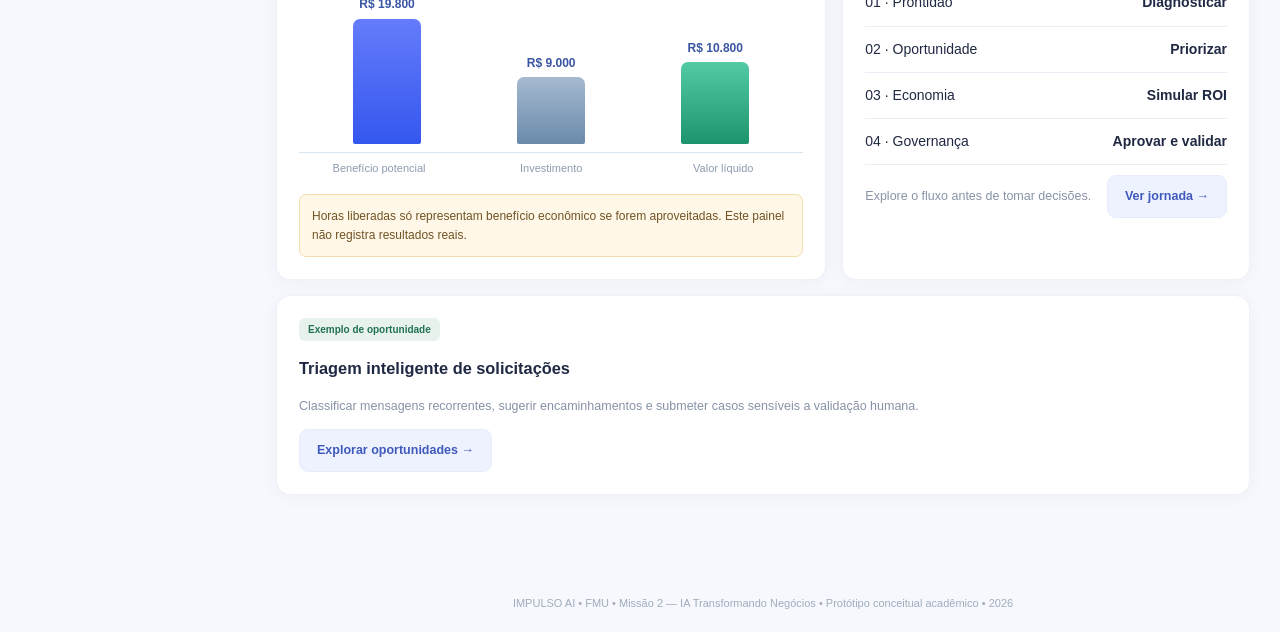
==== commit f7ccfe8b: "ux: mostra ROI financeiro de caixa e ponto de equilibrio economico" ====
--- a/index.html
+++ b/index.html
@@ -4,7 +4,7 @@
 <main><div class="project-authors"><strong>Equipe FMU:</strong> Beatriz Ramos — RA 2025116740 · Nicole Santos Damaceno — RA 2025102325 · Victoria Maria de Carvalho Franca — RA 2025102342 · Kauã da Silva Viturino — RA 2025102893</div><div class="draft-toolbar" role="group" aria-label="Rascunho local"><div><strong>Seu cenário de análise</strong><span>Salve os dados neste navegador para continuar depois. Não há sincronização com servidor.</span></div><div class="draft-actions"><button id="saveDraft" class="ghost" type="button">Salvar rascunho</button><button id="loadDraft" class="ghost" type="button">Recuperar</button><button id="clearDraft" class="ghost" type="button">Apagar rascunho</button></div><p id="draftMessage" role="status" class="draft-message"></p></div><div class="profile-strip"><div><strong id="profileLabel">Empresa demonstrativa</strong><p class="sub" id="profileSubtitle">Comece informando o contexto do negócio para personalizar as recomendações.</p></div><button class="ghost" data-go="diagnostico">Configurar empresa →</button></div><section class="screen active" id="inicio"><div class="hero"><div class="hero-decoration" aria-hidden="true"><span></span><span></span><span></span></div><div class="eyebrow">PLANEJAMENTO DE AUTOMAÇÃO <span class="hero-separator">/</span> MISSÃO 2</div><p class="demo-label">DEMONSTRAÇÃO ACADÊMICA • DADOS FICTÍCIOS</p><h2>Inteligência para<br><em>decisões melhores.</em></h2><p>Diagnostique seus processos, identifique oportunidades de automação e simule o potencial de retorno. Tudo com transparência e supervisão humana.</p><button class="primary" data-go="diagnostico">Iniciar diagnóstico <span aria-hidden="true">↗</span></button></div><div class="workflow-panel" aria-label="Progresso da análise"><div class="workflow-heading"><div><span class="section-overline">SUA ANÁLISE</span><h3>Do processo à decisão</h3><p class="sub" id="workflowHint">Comece preenchendo o diagnóstico da empresa.</p></div><span id="workflowBadge" class="workflow-badge">Não iniciado</span></div><div class="workflow-steps" id="workflowSteps" role="group" aria-label="Etapas do processo"></div><div class="workflow-bottom"><span id="workflowLastAction">Nenhuma decisão simulada foi registrada.</span><button class="ghost" id="workflowNext" type="button">Começar análise →</button></div></div><div class="ready-summary"><strong id="dashboardContext">Empresa: Empresa Exemplo · Pequena empresa · Serviços</strong><p class="sub" id="dashboardOpportunity">Oportunidade em análise: Atendimento e triagem</p><p class="sub" id="dashboardProcess">Triagem de solicitações</p></div><div class="grid" style="margin-top:17px"><div class="card"><div class="sub">Processo em análise</div><div class="stat" id="kprocess">1</div><div class="sub">Cenário demonstrativo • sem dados reais</div></div><div class="card"><div class="sub">Oportunidades</div><div class="stat">3</div><div class="sub">Alternativas demonstrativas</div></div><div class="card"><div class="sub">Valor mensal do tempo</div><div class="stat" id="kvalue">R$ 1.650</div><div class="sub">Premissa econômica • não é economia real</div></div><div class="card"><div class="sub">ROI potencial — 12 meses</div><div class="stat" id="kroi">120%</div><div class="sub">Hipótese, não ROI observado</div></div></div><div class="decision-overview" aria-label="Situação do projeto"><div class="decision-item"><span>Prontidão empresarial</span><strong id="dashReadiness">60/100</strong><small id="dashReadinessDetail">Diagnóstico demonstrativo</small></div><div class="decision-item"><span>Decisão do gestor</span><strong id="dashDecision">Pendente</strong><small id="dashDecisionDetail">Aguardando análise</small></div><div class="decision-item"><span>Solicitações mensais</span><strong id="dashVolume">880</strong><small id="dashVolumeDetail">Volume estimado</small></div><div class="decision-item"><span>Validação operacional</span><strong id="dashChecks">Em preparação</strong><small id="dashChecksDetail">Regras de proteção e premissas</small></div></div><div class="analytics-layout"><div class="card"><div class="eyebrow">Panorama do cenário</div><h3>Potencial econômico anual</h3><p class="sub">Comparação entre benefício de capacidade e investimento do primeiro ano — valores hipotéticos.</p><div class="mini-chart" id="dashChart" aria-label="Gráfico de benefício e investimento anual"><div class="bar-col"><strong id="dashBenefit">R$ 19.800</strong><span id="dashBenefitBar" style="height:100%"></span></div><div class="bar-col"><strong id="dashCost">R$ 9.000</strong><span id="dashCostBar" style="height:45%;background:linear-gradient(180deg,#a6bad0,#6a8aab)"></span></div><div class="bar-col"><strong id="dashNet">R$ 10.800</strong><span id="dashNetBar" style="height:55%;background:linear-gradient(180deg,#52caa5,#1e946e)"></span></div></div><div class="mini-chart-labels"><span>Benefício potencial</span><span>Investimento</span><span>Valor líquido</span></div><div class="warning" style="margin-top:17px">Horas liberadas só representam benefício econômico se forem aproveitadas. Este painel não registra resultados reais.</div></div><div class="card"><div class="eyebrow">Adoção responsável</div><h3>Do diagnóstico à decisão</h3><p class="sub">Cada etapa exige dados, avaliação econômica e revisão humana.</p><div class="line"><span>01 · Prontidão</span><strong>Diagnosticar</strong></div><div class="line"><span>02 · Oportunidade</span><strong>Priorizar</strong></div><div class="line"><span>03 · Economia</span><strong>Simular ROI</strong></div><div class="line"><span>04 · Governança</span><strong>Aprovar e validar</strong></div><div class="quick-action"><div class="sub">Explore o fluxo antes de tomar decisões.</div><button class="ghost" data-go="jornada">Ver jornada →</button></div></div></div><div class="card"><span class="tag">Exemplo de oportunidade</span><h3>Triagem inteligente de solicitações</h3><p class="sub">Classificar mensagens recorrentes, sugerir encaminhamentos e submeter casos sensíveis a validação humana.</p><button class="ghost" data-go="recomendacoes">Explorar oportunidades →</button></div></section>
 <section class="screen" id="diagnostico"><div class="eyebrow">01 / Prontidão</div><h2 class="title">Diagnóstico empresarial <span class="pill">4 dimensões</span></h2><p class="sub">Avaliação demonstrativa por critérios. Os dados iniciais são fictícios e não são enviados a modelos externos.</p><div class="two"><div class="card"><div class="eyebrow">Etapa 1 · Contexto da empresa</div><div class="template-panel"><div><strong>Comece por um cenário demonstrativo</strong><p class="sub">Preenche empresa, processo e premissas financeiras com dados fictícios; todos os campos podem ser alterados.</p></div><div class="template-actions"><button class="ghost" type="button" data-template="comercio">Comércio</button><button class="ghost" type="button" data-template="servicos">Serviços</button><button class="ghost" type="button" data-template="industria">Indústria</button></div><p id="templateMessage" role="status" class="small-note"></p></div><div class="profile-grid"><label class="label">Empresa ou projeto<input id="empresaNome" value="Empresa Exemplo" maxlength="80" placeholder="Nome da empresa"></label><label class="label">Setor<select id="empresaSetor"><option value="Serviços" selected>Serviços</option><option value="Comércio">Comércio</option><option value="Indústria">Indústria</option><option value="Educação">Educação</option><option value="Outro">Outro</option></select></label><label class="label">Porte<select id="empresaPorte"><option value="Microempresa">Microempresa</option><option value="Pequena empresa" selected>Pequena empresa</option><option value="Média empresa">Média empresa</option></select></label><label class="label">Objetivo prioritário<select id="empresaObjetivo"><option value="Reduzir tempo de tarefas" selected>Reduzir tempo de tarefas</option><option value="Melhorar atendimento">Melhorar atendimento</option><option value="Organizar dados e documentos">Organizar dados e documentos</option><option value="Aumentar conversão comercial">Aumentar conversão comercial</option></select></label></div><div class="eyebrow" style="margin-top:19px">Etapa 2 · Processo avaliado</div><label class="label">Nome do processo<input id="proc" value="Triagem de solicitações"></label><label class="label">Descrição da atividade<textarea id="desc" rows="4">Nossa equipe lê, classifica e encaminha manualmente mensagens recebidas.</textarea></label><label class="label">Solicitações por dia<input id="vol" type="number" value="40" min="1"></label><label class="label">Qualidade e organização dos dados<select id="dados"><option value="20">Boa</option><option value="10" selected>Parcial</option><option value="0">Insuficiente</option></select></label><label class="label">Preparo dos funcionários<select id="equipe"><option value="20">Preparados</option><option value="10" selected>Parcial</option><option value="0">Sem treinamento</option></select></label><label class="label">Integração com sistemas<select id="integracao"><option value="20">Não necessária</option><option value="10" selected>Planejada</option><option value="0">Não planejada</option></select></label><label class="label">Privacidade e segurança<select id="seguranca"><option value="20">Controles definidos</option><option value="10" selected>Em avaliação</option><option value="0">Sem controles</option></select></label><div id="diagnosticValidation" class="validation-feedback" role="alert" aria-live="polite"></div><button class="primary" id="analisar">Analisar prontidão</button></div><div class="card"><div class="sub">Índice ilustrativo de prontidão</div><div class="stat" style="font-size:52px"><span id="score">60</span><span style="font-size:17px;color:#99acc1"> / 100</span></div><div class="bar"><div id="progress"></div></div><strong id="nivel">Prontidão intermediária</strong><div class="sub" id="feedback" style="margin-top:18px">Verifique a organização dos dados, a capacitação e os controles de segurança.</div><div style="margin-top:23px;border-top:1px solid var(--line);padding-top:12px"><h3>Prontidão por dimensão</h3><p class="sub">Pontuações qualitativas convertidas para um índice didático; nenhuma nota é certificação.</p><div id="readinessBreakdown" aria-live="polite"></div></div><div id="guardAlert" class="guard-alert" role="status"><b>Verificação de risco:</b> este diagnóstico exige supervisão e controles mínimos de dados.</div><div class="ready-summary"><strong>Plano de ação sugerido</strong><div id="actionPlan" class="action-list"></div></div><div class="warning" style="margin-top:18px">Índice acadêmico ilustrativo. Não é auditoria, certificação ou recomendação profissional.</div><button class="ghost" data-go="recomendacoes" style="margin-top:16px">Ver recomendações →</button></div></div></section>
 <section class="screen" id="recomendacoes"><div class="eyebrow">02 / Oportunidades</div><h2 class="title">Oportunidades para avaliar</h2><p class="sub">Compare aplicações possíveis, escolha uma oportunidade e avalie os riscos antes de propor um piloto.</p><div class="recommendation-context" id="recommendationContext" aria-live="polite">Recomendações do cenário demonstrativo.</div><div class="card"><div class="eyebrow">Comparativo de oportunidades</div><div class="reco-grid" id="opportunityCompare"></div><p class="small-note">Os perfis de complexidade e benefícios são qualitativos, definidos para fins acadêmicos; não são previsões financeiras.</p></div><div id="recitems"></div></section>
-<section class="screen" id="roi"><div class="eyebrow">03 / Economia</div><h2 class="title">Simulador de ROI <span class="pill">Cenários em tempo real</span></h2><p class="sub">Insira as premissas de uma empresa para projetar benefícios, custos e prazo de retorno. Os resultados representam capacidade econômica potencial, não lucro comprovado.</p><div class="scenario-context" id="scenarioContext">Simulação independente: ajuste valores para representar o processo avaliado.</div><div class="process-metrics" id="processMetrics" aria-live="polite"></div><div class="two"><div class="card"><h3>Parâmetros da simulação</h3><div class="grid" style="grid-template-columns:repeat(2,minmax(0,1fr))"><label class="label">Funcionários<input id="pessoas" type="number" min="1" value="10"></label><label class="label">Min/dia por pessoa<input id="minutos" type="number" min="0" step="0.01" value="15" readonly title="Calculado a partir do volume diário e dos minutos poupados por solicitação; escolha modo manual para editar"></label><label class="label">Minutos poupados por solicitação<input id="minutosPorCaso" type="number" min="0" max="600" step="0.25" value="3.75"></label><label class="label">Cálculo do tempo<select id="metodoTempo"><option value="volume" selected>Baseado no volume de solicitações</option><option value="manual">Manual (minutos por pessoa/dia)</option></select></label><label class="label">Custo/hora (R$)<input id="hora" type="number" min="0" value="30"></label><label class="label">Dias úteis/mês<input id="dias" type="number" min="1" max="31" value="22"></label><label class="label">Mensalidade (R$)<input id="mensal" type="number" min="0" value="600"></label><label class="label">Implantação (R$)<input id="implantacao" type="number" min="0" value="1800"></label><label class="label">Custos extras/ano<input id="extras" type="number" min="0" value="0"></label><label class="label">Realização (%)<input id="realizacao" type="number" min="0" max="100" value="100"></label><label class="label">Economia comprovável em caixa/ano (R$)<input id="economiaCaixa" type="number" min="0" step="10" value="0"></label></div><div id="roiValidation" class="validation-feedback" role="alert" aria-live="polite"></div><button class="ghost" id="reset">Restaurar cenário</button></div><div class="card"><div class="metric"><small>ROI ECONÔMICO POTENCIAL</small><b id="roiResult">120,0%</b><small>Projeção em 12 meses</small></div><div class="line"><span>Solicitações/mês</span><strong id="solicitacoesMes">880</strong></div><div class="line"><span>Minutos poupados por solicitação</span><strong id="minutosCasoResumo">3,75 min</strong></div><div class="line"><span>Horas liberadas / mês</span><strong id="horasR">55 h</strong></div><div class="line"><span>Benefício anual</span><strong id="beneficioR">R$ 19.800</strong></div><div class="line"><span>Investimento anual</span><strong id="custoR">R$ 9.000</strong></div><div class="line"><span>Benefício líquido potencial</span><strong id="liquidoR">R$ 10.800</strong></div><div class="cash-separation"><div><span>Valor de capacidade liberada / ano</span><strong id="capacityValue">R$ 19.800</strong><small>Valor do tempo disponível, não economia de caixa</small></div><div><span>Economia em caixa informada / ano</span><strong id="cashValue">R$ 0</strong><small>Premissa independente, não somada automaticamente ao ROI econômico</small></div><div><span>Saldo financeiro em caixa / ano</span><strong id="cashNet">-R$ 9.000</strong><small>Economia de caixa menos custos, sem contar capacidade</small></div></div><div class="line"><span>Payback projetado</span><strong id="paybackR">—</strong></div><p class="sub">ROI = (benefício econômico − investimento) ÷ investimento × 100.</p><button class="primary" id="exportar">Exportar resultados (.txt) ↓</button></div></div><div class="card roi-save-panel"><div><strong>Guardar esta análise</strong><p class="sub">Registre cenários no histórico deste dispositivo para comparar mudanças de prontidão, custos e retorno.</p></div><button id="saveAnalysis" class="primary" type="button">Salvar análise no histórico</button><span id="saveAnalysisStatus" role="status" class="small-note"></span></div><div class="card"><div class="eyebrow">Análise de sensibilidade</div><h3>Três cenários de aproveitamento</h3><div class="scenario-grid" id="threeScenarios" aria-live="polite"></div><p class="small-note">Conservador = 25%, moderado = 50%, otimista = 100% da capacidade projetada. O custo anual é mantido constante.</p></div><div class="card"><div class="eyebrow">Comparação visual</div><h3>Benefício e investimento em 12 meses</h3><div id="roiVisual" class="scenario-bars" aria-live="polite"></div><div id="roiInterpretation" class="scenario-summary"></div></div><div class="card"><div class="eyebrow">Metas e indicadores de piloto</div><h3>O que medir antes e depois da automação?</h3><p class="sub">Preencha os indicadores de base e as metas do piloto. São metas propostas, não resultados observados.</p><div class="pilot-grid"><label class="label">Tempo atual por solicitação (min)<input id="pilotTempoAtual" type="number" min="0.1" max="600" step="0.1" value="10"></label><label class="label">Meta de tempo por solicitação (min)<input id="pilotTempoMeta" type="number" min="0.1" max="600" step="0.1" value="6"></label><label class="label">Taxa atual de retrabalho (%)<input id="pilotErroAtual" type="number" min="0" max="100" value="15"></label><label class="label">Meta de retrabalho (%)<input id="pilotErroMeta" type="number" min="0" max="100" value="7"></label><label class="label">Período do piloto (dias úteis)<input id="pilotDias" type="number" min="1" max="180" value="20"></label></div><div id="pilotResults" class="pilot-results" aria-live="polite"></div></div><div class="card"><strong>Sensibilidade do retorno</strong><p class="sub">Estimativa com diferentes níveis de aproveitamento do tempo liberado.</p><div id="sensibilidade"></div><div class="warning" style="margin-top:18px">Os valores são hipóteses acadêmicas. Tempo liberado não corresponde automaticamente a economia de caixa ou lucro.</div></div></section>
+<section class="screen" id="roi"><div class="eyebrow">03 / Economia</div><h2 class="title">Simulador de ROI <span class="pill">Cenários em tempo real</span></h2><p class="sub">Insira as premissas de uma empresa para projetar benefícios, custos e prazo de retorno. Os resultados representam capacidade econômica potencial, não lucro comprovado.</p><div class="scenario-context" id="scenarioContext">Simulação independente: ajuste valores para representar o processo avaliado.</div><div class="process-metrics" id="processMetrics" aria-live="polite"></div><div class="two"><div class="card"><h3>Parâmetros da simulação</h3><div class="grid" style="grid-template-columns:repeat(2,minmax(0,1fr))"><label class="label">Funcionários<input id="pessoas" type="number" min="1" value="10"></label><label class="label">Min/dia por pessoa<input id="minutos" type="number" min="0" step="0.01" value="15" readonly title="Calculado a partir do volume diário e dos minutos poupados por solicitação; escolha modo manual para editar"></label><label class="label">Minutos poupados por solicitação<input id="minutosPorCaso" type="number" min="0" max="600" step="0.25" value="3.75"></label><label class="label">Cálculo do tempo<select id="metodoTempo"><option value="volume" selected>Baseado no volume de solicitações</option><option value="manual">Manual (minutos por pessoa/dia)</option></select></label><label class="label">Custo/hora (R$)<input id="hora" type="number" min="0" value="30"></label><label class="label">Dias úteis/mês<input id="dias" type="number" min="1" max="31" value="22"></label><label class="label">Mensalidade (R$)<input id="mensal" type="number" min="0" value="600"></label><label class="label">Implantação (R$)<input id="implantacao" type="number" min="0" value="1800"></label><label class="label">Custos extras/ano<input id="extras" type="number" min="0" value="0"></label><label class="label">Realização (%)<input id="realizacao" type="number" min="0" max="100" value="100"></label><label class="label">Economia comprovável em caixa/ano (R$)<input id="economiaCaixa" type="number" min="0" step="10" value="0"></label></div><div id="roiValidation" class="validation-feedback" role="alert" aria-live="polite"></div><button class="ghost" id="reset">Restaurar cenário</button></div><div class="card"><div class="metric"><small>ROI ECONÔMICO POTENCIAL</small><b id="roiResult">120,0%</b><small>Projeção em 12 meses</small></div><div class="line"><span>Solicitações/mês</span><strong id="solicitacoesMes">880</strong></div><div class="line"><span>Minutos poupados por solicitação</span><strong id="minutosCasoResumo">3,75 min</strong></div><div class="line"><span>Horas liberadas / mês</span><strong id="horasR">55 h</strong></div><div class="line"><span>Benefício anual</span><strong id="beneficioR">R$ 19.800</strong></div><div class="line"><span>Investimento anual</span><strong id="custoR">R$ 9.000</strong></div><div class="line"><span>Benefício líquido potencial</span><strong id="liquidoR">R$ 10.800</strong></div><div class="cash-separation"><div><span>Valor de capacidade liberada / ano</span><strong id="capacityValue">R$ 19.800</strong><small>Valor do tempo disponível, não economia de caixa</small></div><div><span>Economia em caixa informada / ano</span><strong id="cashValue">R$ 0</strong><small>Premissa independente, não somada automaticamente ao ROI econômico</small></div><div><span>Saldo financeiro em caixa / ano</span><strong id="cashNet">-R$ 9.000</strong><small>Economia de caixa menos custos, sem contar capacidade</small></div><div><span>ROI financeiro apenas em caixa</span><strong id="cashROIResult">-100%</strong><small>Mostrado separadamente, sem somar benefício de horas</small></div><div><span>Aproveitamento mínimo para equilíbrio econômico</span><strong id="breakEven">45,5%</strong><small>Parcela das horas projetadas que precisaria ser monetizada</small></div></div><div class="line"><span>Payback projetado</span><strong id="paybackR">—</strong></div><p class="sub">ROI = (benefício econômico − investimento) ÷ investimento × 100.</p><button class="primary" id="exportar">Exportar resultados (.txt) ↓</button></div></div><div class="card roi-save-panel"><div><strong>Guardar esta análise</strong><p class="sub">Registre cenários no histórico deste dispositivo para comparar mudanças de prontidão, custos e retorno.</p></div><button id="saveAnalysis" class="primary" type="button">Salvar análise no histórico</button><span id="saveAnalysisStatus" role="status" class="small-note"></span></div><div class="card"><div class="eyebrow">Análise de sensibilidade</div><h3>Três cenários de aproveitamento</h3><div class="scenario-grid" id="threeScenarios" aria-live="polite"></div><p class="small-note">Conservador = 25%, moderado = 50%, otimista = 100% da capacidade projetada. O custo anual é mantido constante.</p></div><div class="card"><div class="eyebrow">Comparação visual</div><h3>Benefício e investimento em 12 meses</h3><div id="roiVisual" class="scenario-bars" aria-live="polite"></div><div id="roiInterpretation" class="scenario-summary"></div></div><div class="card"><div class="eyebrow">Metas e indicadores de piloto</div><h3>O que medir antes e depois da automação?</h3><p class="sub">Preencha os indicadores de base e as metas do piloto. São metas propostas, não resultados observados.</p><div class="pilot-grid"><label class="label">Tempo atual por solicitação (min)<input id="pilotTempoAtual" type="number" min="0.1" max="600" step="0.1" value="10"></label><label class="label">Meta de tempo por solicitação (min)<input id="pilotTempoMeta" type="number" min="0.1" max="600" step="0.1" value="6"></label><label class="label">Taxa atual de retrabalho (%)<input id="pilotErroAtual" type="number" min="0" max="100" value="15"></label><label class="label">Meta de retrabalho (%)<input id="pilotErroMeta" type="number" min="0" max="100" value="7"></label><label class="label">Período do piloto (dias úteis)<input id="pilotDias" type="number" min="1" max="180" value="20"></label></div><div id="pilotResults" class="pilot-results" aria-live="polite"></div></div><div class="card"><strong>Sensibilidade do retorno</strong><p class="sub">Estimativa com diferentes níveis de aproveitamento do tempo liberado.</p><div id="sensibilidade"></div><div class="warning" style="margin-top:18px">Os valores são hipóteses acadêmicas. Tempo liberado não corresponde automaticamente a economia de caixa ou lucro.</div></div></section>
 <section class="screen" id="jornada"><div class="eyebrow">04 / Supervisão humana</div><h2 class="title">Jornada do usuário</h2><p class="sub">Pontos de contato com IA, cálculos, decisões humanas e indicadores.</p><div id="flow"></div><div class="card" style="max-width:650px;margin:20px auto"><h3>Decisão simulada do gestor</h3><p class="sub">Nenhum sistema externo será ativado. A decisão altera apenas o status da demonstração.</p><button class="ghost" id="revisar">Solicitar revisão</button> <button class="primary" id="aprovar">Aprovar simulação</button><p id="status" class="sub" style="font-weight:750">Aguardando decisão</p><div id="decisionNote" class="small-note"></div></div></section>
 <section class="screen" id="historico"><div class="eyebrow">06 / Comparação</div><h2 class="title">Histórico local de análises</h2><p class="sub">Até 12 cenários salvos neste dispositivo, sem conta ou servidor. Ao recuperar uma análise, as aprovações precisam ser refeitas.</p><div class="card"><div class="history-top"><strong>Análises registradas</strong><div class="history-toolbar"><button class="ghost" type="button" id="exportHistory">Exportar JSON</button><button class="ghost" type="button" id="importHistory">Importar JSON</button><input type="file" accept="application/json,.json" id="importHistoryFile" hidden><button class="ghost" type="button" id="clearHistory">Apagar histórico</button></div></div><label class="label">Buscar por empresa, processo ou nome da análise<input id="historySearch" type="search" placeholder="Pesquisar análises salvas"></label><p class="small-note" id="historyFeedback" role="status"></p><div id="historyList" aria-live="polite"></div></div><div class="card"><h3>Comparar dois cenários</h3><p class="sub">Escolha duas análises diferentes para visualizar mudanças de prontidão, benefício, custo e ROI.</p><div class="history-compare-fields"><label class="label">Cenário A<select id="compareA"></select></label><label class="label">Cenário B<select id="compareB"></select></label></div><div id="compareResults" aria-live="polite"></div></div></section><section class="screen" id="pesquisa"><div class="eyebrow">Fundamentação / FMU</div><h2 class="title">Pesquisa das seis empresas</h2><p class="sub">Síntese baseada nos registros do congresso e pesquisa pública complementar.</p><div class="grid" id="companies"></div><div class="warning">Importante: os desafios de Cilia e Leavo AI são análises técnicas plausíveis, não declarações confirmadas das empresas. O ROI da Digibee provém de estudo específico de impacto econômico e não garante resultados idênticos para outros clientes.</div><div class="card" style="margin-top:16px"><h3>Referências iniciais</h3><p class="sub"><a href="https://marketing.digibee.com/forrester-total-economic-impact-report-digibee-2022" target="_blank" rel="noopener noreferrer">Digibee — Estudo Forrester TEI</a></p><p class="sub"><a href="https://www.leavo.ai/" target="_blank" rel="noopener noreferrer">Leavo AI — Site institucional</a></p><p class="sub">Demais relatos: entrevistas e materiais do AI Brasil Experience 2026 (grupo FMU).</p></div></section><section class="screen" id="relatorio"><div class="eyebrow">05 / Síntese executiva</div><h2 class="title">Relatório do diagnóstico</h2><p class="sub">Um resumo local do contexto, das recomendações, do cenário financeiro e dos cuidados de governança.</p><div class="card"><p class="small-note">Relatório de demonstração datado, com indicadores, riscos, cenário econômico e metas do piloto. Para PDF, escolha “Salvar como PDF” na impressão.</p><div id="reportPreview"></div><div class="report-actions"><button class="primary" id="printReport">Gerar PDF (imprimir / salvar)</button><button class="ghost" id="downloadReport">Baixar relatório HTML</button></div><p class="small-note">Para obter o PDF, clique em <b>Gerar PDF</b> e selecione <b>Salvar como PDF</b> na janela de impressão. Os dados são desta sessão e não são enviados a servidor externo.</p></div></section></main></div></div><article id="reportPrint" aria-label="Relatório executivo imprimível"></article>
 <footer>IMPULSO AI • FMU • Missão 2 — IA Transformando Negócios • Protótipo conceitual acadêmico • 2026</footer>
--- a/css/style.css
+++ b/css/style.css
@@ -238,3 +238,39 @@
  #reportPrint .report-body h2{break-after:avoid;page-break-after:avoid}
  #reportPrint .report-credits{font-size:9px}
 }
+
+/* IMPULSO AI — quality, decision and pilot upgrades */
+.decision-overview{display:grid;grid-template-columns:repeat(4,minmax(0,1fr));gap:11px;margin:19px 0}
+.decision-item{background:#fff;border:1px solid #e4e9f2;border-radius:11px;padding:17px 16px;display:flex;flex-direction:column;gap:5px;min-width:0}
+.decision-item span{color:#8190a8;font-size:11px}.decision-item strong{font-size:18px;line-height:1.3;color:#263f71;font-weight:800;overflow-wrap:anywhere}.decision-item small{color:#76869c;font-size:10px;line-height:1.4}
+.validation-feedback{font-size:12px;line-height:1.55;color:#99482f;background:#fff3ed;border:1px solid #f0d1c0;border-radius:9px;padding:12px;margin:12px 0}
+.validation-feedback:empty{display:none}.validation-feedback ul{margin:6px 0 0;padding-left:20px}
+input[aria-invalid="true"],textarea[aria-invalid="true"],select[aria-invalid="true"]{border-color:#b85240!important;box-shadow:0 0 0 2px #b8524017}
+.cash-separation{background:#f7f9fd;border:1px solid #e7edf6;border-radius:9px;padding:12px;margin:16px 0;display:grid;gap:7px}
+.cash-separation>div{display:grid;grid-template-columns:minmax(0,1fr) auto;gap:0 12px;padding-bottom:9px;border-bottom:1px solid #e6ecf5}
+.cash-separation>div:last-child{border-bottom:0;padding-bottom:0}
+.cash-separation span{font-size:11px;color:#6e7f98}.cash-separation strong{font-size:14px;color:#2a4271}.cash-separation small{grid-column:1/-1;color:#8996a8;font-size:10px}
+.pilot-grid{display:grid;grid-template-columns:repeat(auto-fit,minmax(190px,1fr));gap:0 14px}
+.pilot-results-grid{display:grid;grid-template-columns:repeat(4,minmax(0,1fr));gap:10px;margin-top:13px}
+.pilot-results-grid>div{background:#f4f7fc;border:1px solid #e7edf7;border-radius:9px;padding:13px;display:grid;gap:4px}
+.pilot-results-grid span{font-size:10px;color:#72819c}.pilot-results-grid strong{font-size:16px;color:#2a477f}
+.history-toolbar{display:flex;gap:7px;flex-wrap:wrap}.history-toolbar .ghost{padding:8px 11px;font-size:11px}
+.history-row-actions{flex-wrap:wrap}.history-row-actions [data-rename]{background:#f3f6fc}
+#historyFeedback{font-size:11px;color:#416e8f}
+.report-generated-at{margin-top:10px!important;font-size:10px!important;color:#e4edff!important}
+.report-body{font-size:12px}.report-body h2{break-after:avoid;page-break-after:avoid}
+@media(max-width:1020px){.decision-overview,.pilot-results-grid{grid-template-columns:repeat(2,minmax(0,1fr))}}
+@media(max-width:600px){.decision-overview{gap:8px}.decision-item{padding:12px 10px}.decision-item strong{font-size:15px}.pilot-results-grid{gap:7px}.pilot-results-grid strong{font-size:13px}.history-toolbar{gap:4px}.history-toolbar .ghost{flex:1;font-size:10px;padding:8px 7px}.cash-separation strong{font-size:12px}}
+@media print{
+ .report-document{max-width:none;font-size:11px}
+ .report-cover{padding:20px 24px 17px!important}
+ .report-cover h1{font-size:23px!important}
+ .report-body{padding:13px 16px!important}
+ .report-body h2{font-size:14px;margin:15px 0 7px}
+ .report-body p,.report-body li{font-size:10px}
+ .report-body table{font-size:10px}
+ .report-body td,.report-body th{padding:6px 7px}
+ .report-kpi{padding:9px}.report-kpi strong{font-size:15px}
+ .report-chart{padding:10px}
+ .report-body h2,.report-body h3,.report-chart,.report-kpi-grid,.report-bar-line,.report-warning,table tr{break-inside:avoid;page-break-inside:avoid}
+}
